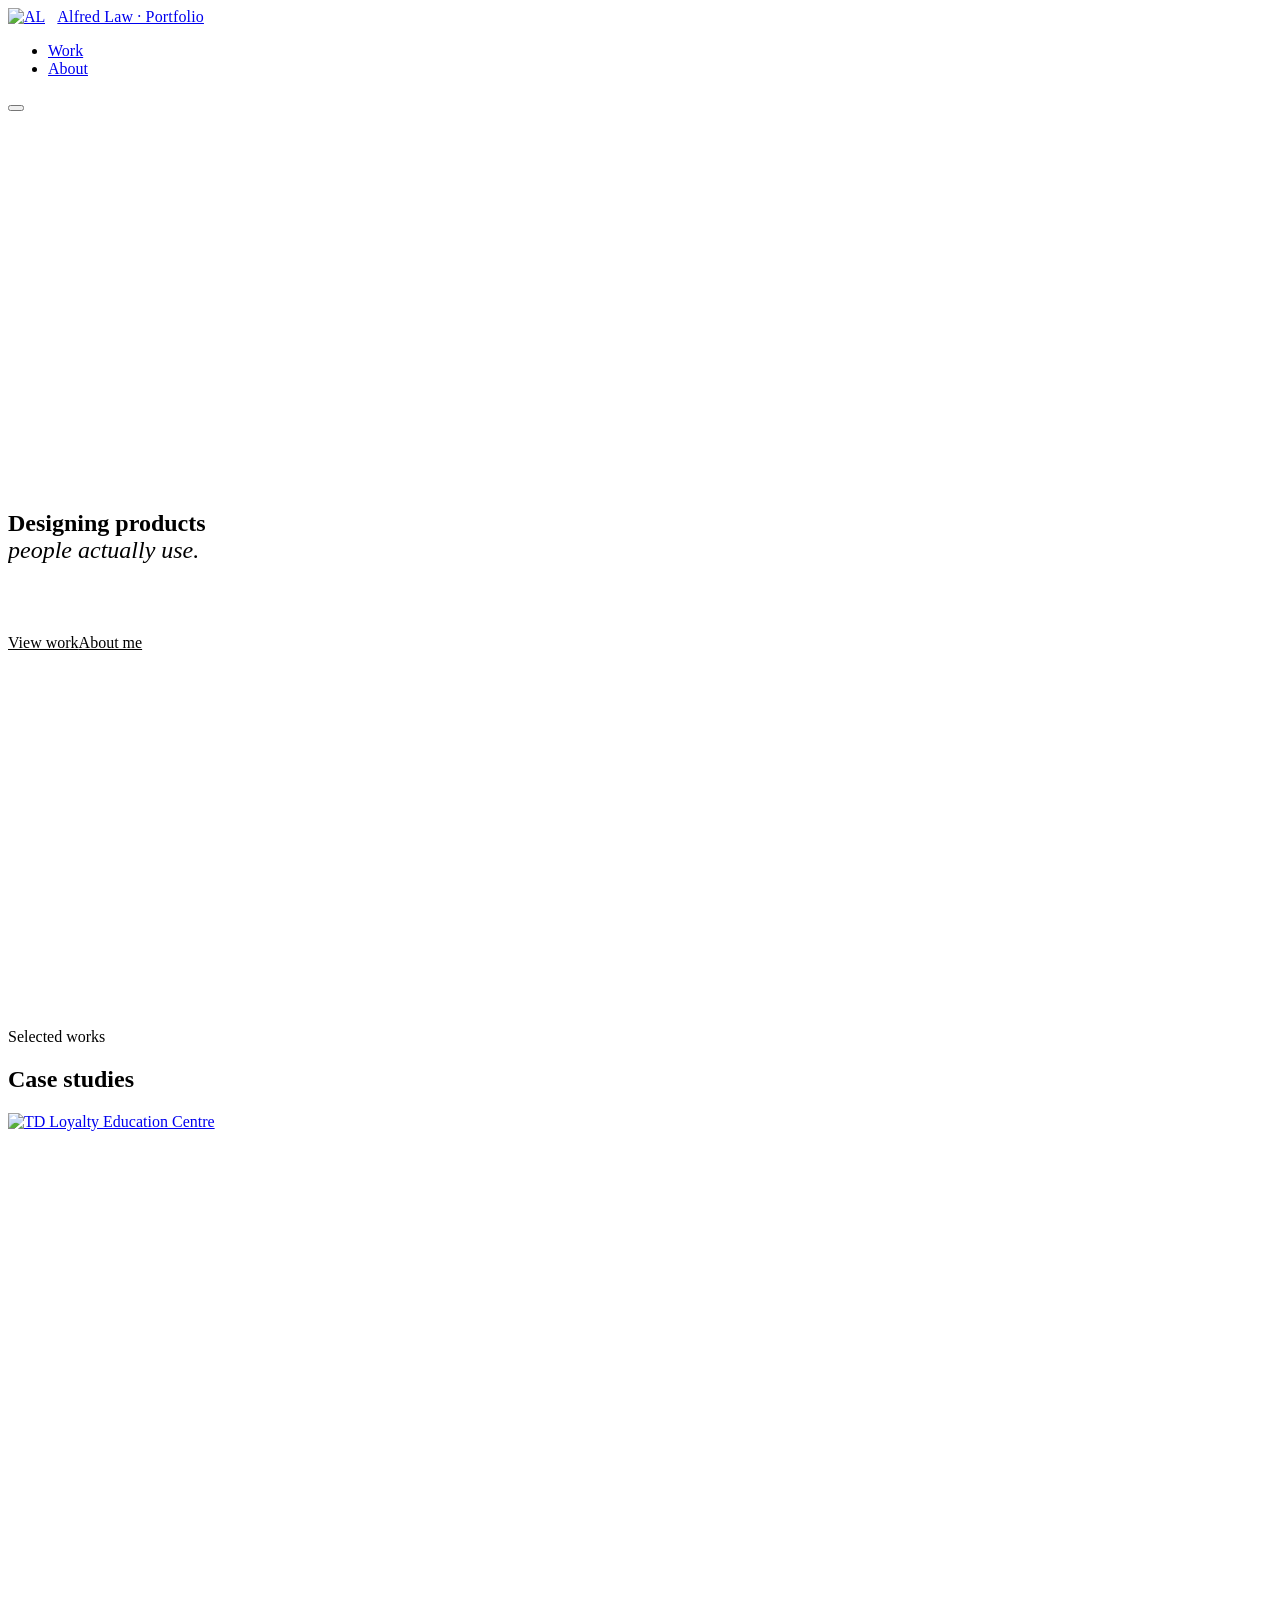
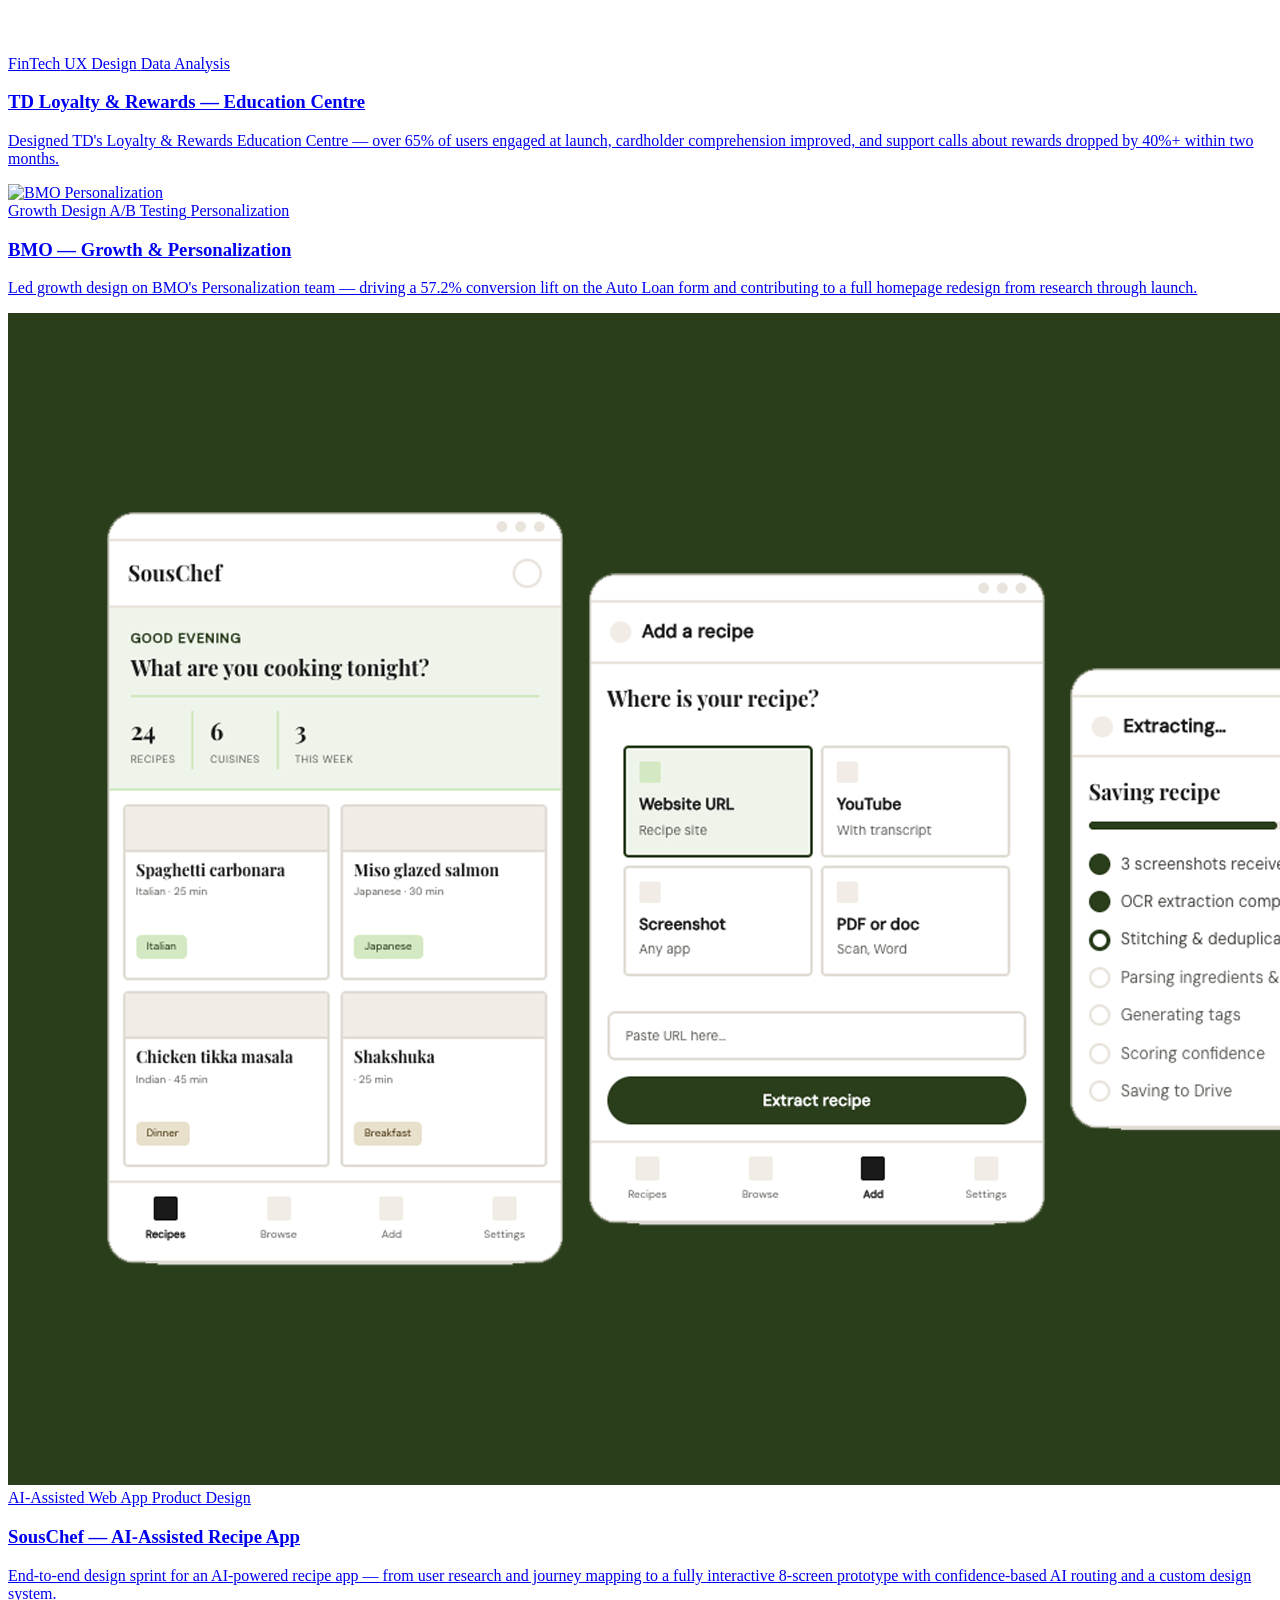
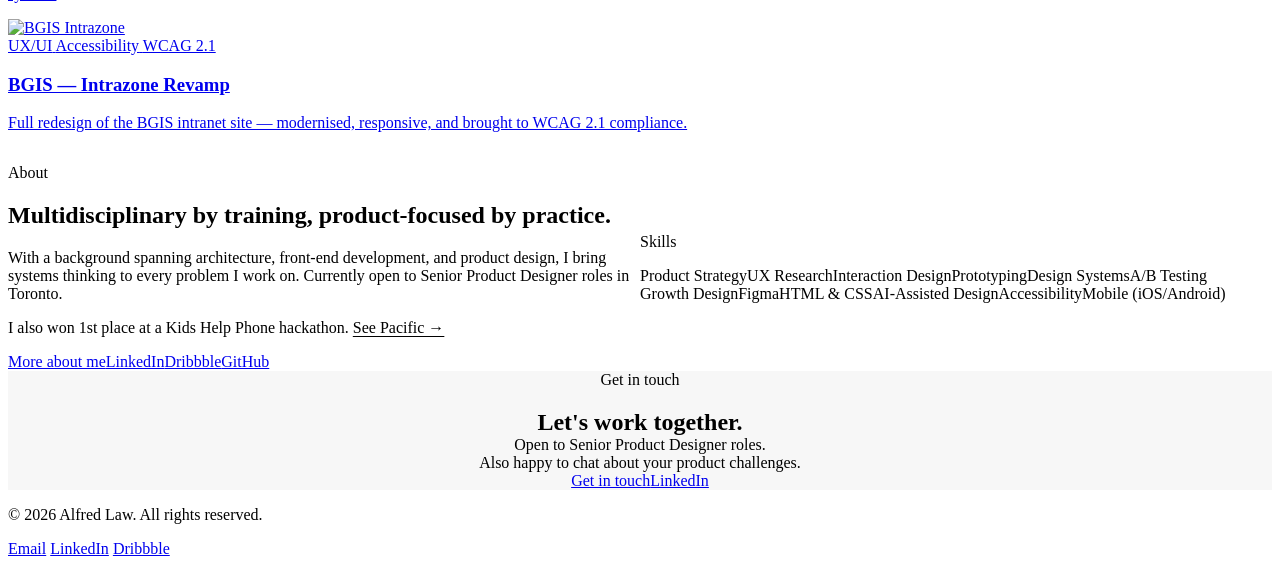
==== index.html @ da22421a "Update SousChef case study to reflect shipped product - Reframe from 'portfolio case study' to 'spri" ====
<!DOCTYPE html>
<html lang="en">
<head>
  <meta charset="UTF-8" />
  <meta name="viewport" content="width=device-width, initial-scale=1.0" />
  <link rel="icon" type="image/webp" href="assets/images/AL.webp" />
  <title>Alfred Law — Senior Product Designer</title>
  <meta name="description" content="Alfred Law is a Senior Product Designer based in Toronto, specialising in FinTech and consumer mobile products." />
  <link rel="stylesheet" href="style.css" />
  <style>
    /* ── Hero ── */
    .hero {
      position: relative;
      min-height: 100svh;
      display: flex;
      align-items: center;
      overflow: hidden;
      background: var(--color-ink);
    }

    #hero-canvas {
      position: absolute;
      inset: 0;
      width: 100%;
      height: 100%;
      pointer-events: none;
    }

    .hero__content {
      position: relative;
      z-index: 1;
      padding: var(--space-16) 0 var(--space-12);
    }

    .hero__eyebrow {
      display: flex;
      align-items: center;
      gap: var(--space-2);
      margin-bottom: var(--space-4);
    }

    .hero__eyebrow::before {
      content: '';
      display: block;
      width: 32px;
      height: 1px;
      background: rgba(255,255,255,0.3);
    }

    /* Inverted hero text & controls */
    .hero .label { color: rgba(255,255,255,0.5); font-size: var(--size-sm); letter-spacing: 0.08em; }
    .hero h1 { color: var(--color-bg); }
    .hero .hero__sub { color: rgba(255,255,255,0.65); }
    .hero .btn--primary { background: var(--color-bg); color: var(--color-ink); }
    .hero .btn--primary:hover { background: rgba(255,255,255,0.85); }
    .hero .btn--outline { border-color: rgba(255,255,255,0.35); color: var(--color-bg); }
    .hero .btn--outline:hover { background: rgba(255,255,255,0.1); color: var(--color-bg); }

    .hero__headline {
      margin-bottom: var(--space-4);
    }

    .hero__headline em {
      font-style: italic;
      font-weight: 400;
    }

    .hero__sub {
      margin-bottom: var(--space-6);
      font-size: var(--size-md);
      max-width: 52ch;
    }

    .hero__actions {
      display: flex;
      gap: var(--space-2);
      flex-wrap: wrap;
    }

    .hero__scroll {
      position: absolute;
      bottom: var(--space-6);
      left: 50%;
      transform: translateX(-50%);
      display: flex;
      flex-direction: column;
      align-items: center;
      gap: var(--space-1);
      z-index: 1;
      animation: bounce 2s ease-in-out infinite;
    }

    .hero__scroll span {
      font-size: var(--size-xs);
      letter-spacing: 0.1em;
      text-transform: uppercase;
      color: rgba(255,255,255,0.4);
    }

    .hero__scroll::after {
      content: '';
      display: block;
      width: 1px;
      height: 40px;
      background: linear-gradient(to bottom, rgba(255,255,255,0.3), transparent);
    }

    @keyframes bounce {
      0%, 100% { transform: translateX(-50%) translateY(0); }
      50%       { transform: translateX(-50%) translateY(6px); }
    }

    /* ── Works ── */
    .works { padding: var(--space-16) 0; }

    .section-header {
      display: flex;
      align-items: flex-end;
      justify-content: space-between;
      margin-bottom: var(--space-6);
    }

    @media (max-width: 640px) {
      .section-header { flex-direction: column; align-items: flex-start; gap: var(--space-2); }
    }

    /* ── About Strip ── */
    .about-strip {
      padding: var(--space-16) 0;
      border-top: 1px solid var(--color-border);
      border-bottom: 1px solid var(--color-border);
    }

    .about-strip__inner {
      display: grid;
      grid-template-columns: 1fr 1fr;
      gap: var(--space-8);
      align-items: center;
    }

    @media (max-width: 768px) {
      .about-strip__inner { grid-template-columns: 1fr; }
    }

    .skills-list {
      display: flex;
      flex-wrap: wrap;
      gap: var(--space-1);
      margin-top: var(--space-3);
    }

    /* ── Contact ── */
    .contact {
      padding: var(--space-16) 0;
      text-align: center;
    }

    .contact h2 { margin-bottom: var(--space-3); }
    .contact p  { margin: 0 auto var(--space-6); }
  </style>
</head>
<body>

  <!-- NAV -->
  <nav class="nav" role="navigation" aria-label="Main">
    <div class="nav__inner">
      <a href="index.html" class="nav__logo" aria-label="Alfred Law — home" style="display:flex;align-items:center;gap:12px;">
        <img src="assets/images/AL.webp" alt="AL" />
        <span style="font-size:var(--size-sm);font-weight:500;color:var(--color-ink-2);letter-spacing:0.01em;">Alfred Law · Portfolio</span>
      </a>
      <ul class="nav__links" id="nav-links" role="list">
        <li><a href="/">Work</a></li>
        <li><a href="about.html">About</a></li>
      </ul>
      <button class="nav__hamburger" aria-label="Toggle menu" aria-expanded="false" aria-controls="nav-links">
        <span></span><span></span><span></span>
      </button>
    </div>
  </nav>

  <!-- HERO -->
  <section class="hero">
    <canvas id="hero-canvas" aria-hidden="true"></canvas>
    <div class="container">
      <div class="hero__content">
        <div class="hero__eyebrow">
          <span class="label">Senior Product Designer · Toronto</span>
        </div>
        <h1 class="hero__headline fade-up">
          Designing products<br>
          <em>people actually use.</em>
        </h1>
        <p class="hero__sub fade-up">
          Hey there I'm Alfred! I work at the intersection of research, systems thinking, and craft — turning complex problems into clear, considered experiences.
        </p>
        <div class="hero__actions fade-up">
          <a href="#works" class="btn btn--primary">View work</a>
          <a href="about.html" class="btn btn--outline">About me</a>
        </div>
      </div>
    </div>
    <div class="hero__scroll" aria-hidden="true">
      <span>Scroll</span>
    </div>
  </section>

  <!-- SELECTED WORKS -->
  <section class="works" id="works">
    <div class="container">
      <div class="section-header">
        <div>
          <p class="label mb-2">Selected works</p>
          <h2>Case studies</h2>
        </div>
      </div>

      <div class="work-grid" data-stagger>

        <!-- SousChef — FEATURED -->
        <!-- TD -->
        <a href="work/td-ec.html" class="work-card fade-up" style="grid-column: 1 / -1;">
          <div class="work-card__thumb" style="aspect-ratio: 21/9;">
            <img src="assets/images/td-cover.png" alt="TD Loyalty Education Centre" loading="lazy" />
          </div>
          <div class="work-card__body">
            <div class="work-card__tags">
              <span class="tag">FinTech</span>
              <span class="tag">UX Design</span>
              <span class="tag">Data Analysis</span>
            </div>
            <h3 class="work-card__title">TD Loyalty & Rewards — Education Centre</h3>
            <p class="work-card__desc">Designed TD's Loyalty & Rewards Education Centre — over 65% of users engaged at launch, cardholder comprehension improved, and support calls about rewards dropped by 40%+ within two months.</p>
          </div>
        </a>

        <!-- BMO -->
        <a href="work/bmo.html" class="work-card fade-up">
          <div class="work-card__thumb">
            <img src="assets/images/bmo-cover.png" alt="BMO Personalization" loading="lazy" />
          </div>
          <div class="work-card__body">
            <div class="work-card__tags">
              <span class="tag">Growth Design</span>
              <span class="tag">A/B Testing</span>
              <span class="tag">Personalization</span>
            </div>
            <h3 class="work-card__title">BMO — Growth & Personalization</h3>
            <p class="work-card__desc">Led growth design on BMO's Personalization team — driving a 57.2% conversion lift on the Auto Loan form and contributing to a full homepage redesign from research through launch.</p>
          </div>
        </a>

        <!-- SousChef -->
        <a href="work/souschef.html" class="work-card fade-up">
          <div class="work-card__thumb">
            <img src="assets/images/souschef-cover.png" alt="SousChef app screens" loading="lazy" />
          </div>
          <div class="work-card__body">
            <div class="work-card__tags">
              <span class="tag">AI-Assisted</span>
              <span class="tag">Web App</span>
              <span class="tag">Product Design</span>
            </div>
            <h3 class="work-card__title">SousChef — AI-Assisted Recipe App</h3>
            <p class="work-card__desc">End-to-end design sprint for an AI-powered recipe app — from user research and journey mapping to a fully interactive 8-screen prototype with confidence-based AI routing and a custom design system.</p>
          </div>
        </a>

        <!-- BGIS -->
        <a href="work/bgis.html" class="work-card fade-up">
          <div class="work-card__thumb">
            <img src="assets/images/bgis-cover.png" alt="BGIS Intrazone" loading="lazy" />
          </div>
          <div class="work-card__body">
            <div class="work-card__tags">
              <span class="tag">UX/UI</span>
              <span class="tag">Accessibility</span>
              <span class="tag">WCAG 2.1</span>
            </div>
            <h3 class="work-card__title">BGIS — Intrazone Revamp</h3>
            <p class="work-card__desc">Full redesign of the BGIS intranet site — modernised, responsive, and brought to WCAG 2.1 compliance.</p>
          </div>
        </a>

        <!-- LetsEat (hidden) -->


      </div>
    </div>
  </section>

  <!-- ABOUT STRIP -->
  <section class="about-strip">
    <div class="container">
      <div class="about-strip__inner">
        <div class="fade-up">
          <p class="label mb-2">About</p>
          <h2 class="mb-4">Multidisciplinary by training, product-focused by practice.</h2>
          <p>With a background spanning architecture, front-end development, and product design, I bring systems thinking to every problem I work on. Currently open to Senior Product Designer roles in Toronto.</p>
          <p style="margin-top: var(--space-3); color: var(--color-ink-2);">I also won 1st place at a Kids Help Phone hackathon. <a href="work/pacific.html" style="color: var(--color-ink); text-decoration: underline; text-underline-offset: 3px;">See Pacific →</a></p>
          <div class="hero__actions" style="margin-top: var(--space-4);">
            <a href="about.html" class="btn btn--primary">More about me</a>
            <a href="https://www.linkedin.com/in/alfredlaw/" target="_blank" rel="noopener noreferrer" class="btn btn--link">LinkedIn</a>
            <a href="https://dribbble.com/iamalfred" target="_blank" rel="noopener noreferrer" class="btn btn--link">Dribbble</a>
            <a href="https://github.com/alfred529" target="_blank" rel="noopener noreferrer" class="btn btn--link">GitHub</a>
          </div>
        </div>
        <div class="fade-up">
          <p class="label mb-2">Skills</p>
          <div class="skills-list">
            <span class="tag">Product Strategy</span>
            <span class="tag">UX Research</span>
            <span class="tag">Interaction Design</span>
            <span class="tag">Prototyping</span>
            <span class="tag">Design Systems</span>
            <span class="tag">A/B Testing</span>
            <span class="tag">Growth Design</span>
            <span class="tag">Figma</span>
            <span class="tag">HTML & CSS</span>
            <span class="tag">AI-Assisted Design</span>
            <span class="tag">Accessibility</span>
            <span class="tag">Mobile (iOS/Android)</span>
          </div>
        </div>
      </div>
    </div>
  </section>

  <!-- CONTACT -->
  <section class="contact" style="background:#f7f7f7;">
    <div class="container">
      <p class="label mb-2">Get in touch</p>
      <h2 class="mb-4 fade-up">Let's work together.</h2>
      <p class="fade-up">Open to Senior Product Designer roles.<br>Also happy to chat about your product challenges.</p>
      <div class="hero__actions" style="justify-content: center;" class="fade-up">
        <a href="mailto:alfred.lawsn@gmail.com" class="btn btn--primary">Get in touch</a>
        <a href="https://www.linkedin.com/in/alfredlaw/" target="_blank" rel="noopener" class="btn btn--outline">LinkedIn</a>
      </div>
    </div>
  </section>

  <!-- FOOTER -->
  <footer class="footer">
    <div class="container">
      <div class="footer__inner">
        <p class="footer__copy">© 2026 Alfred Law. All rights reserved.</p>
        <div class="footer__links">
          <a href="mailto:alfred.lawsn@gmail.com">Email</a>
          <a href="https://www.linkedin.com/in/alfredlaw/" target="_blank" rel="noopener">LinkedIn</a>
          <a href="https://dribbble.com/iamalfred" target="_blank" rel="noopener">Dribbble</a>
        </div>
      </div>
    </div>
  </footer>

  <script src="script.js"></script>
  <script>
    // ── Hero Canvas Animation ──────────────────
    (() => {
      const canvas = document.getElementById('hero-canvas');
      const ctx    = canvas.getContext('2d');
      let W, H, particles;
      let mouse = { x: -9999, y: -9999 };

      const COUNT       = 80;
      const MAX_DIST    = 120;
      const MOUSE_DIST  = 160;

      function resize() {
        W = canvas.width  = canvas.offsetWidth;
        H = canvas.height = canvas.offsetHeight;
        init();
      }

      function init() {
        particles = Array.from({ length: COUNT }, () => ({
          x:  Math.random() * W,
          y:  Math.random() * H,
          vx: (Math.random() - 0.5) * 0.3,
          vy: (Math.random() - 0.5) * 0.3,
          r:  Math.random() * 1.5 + 0.5,
        }));
      }

      function draw() {
        ctx.clearRect(0, 0, W, H);

        // Move
        particles.forEach(p => {
          p.x += p.vx;
          p.y += p.vy;
          if (p.x < 0 || p.x > W) p.vx *= -1;
          if (p.y < 0 || p.y > H) p.vy *= -1;
        });

        // Lines
        for (let i = 0; i < particles.length; i++) {
          for (let j = i + 1; j < particles.length; j++) {
            const dx   = particles[i].x - particles[j].x;
            const dy   = particles[i].y - particles[j].y;
            const dist = Math.sqrt(dx * dx + dy * dy);
            if (dist < MAX_DIST) {
              ctx.beginPath();
              ctx.moveTo(particles[i].x, particles[i].y);
              ctx.lineTo(particles[j].x, particles[j].y);
              ctx.strokeStyle = `rgba(255,255,255,${0.12 * (1 - dist / MAX_DIST)})`;
              ctx.lineWidth   = 0.6;
              ctx.stroke();
            }
          }

          // Mouse repel
          const mdx  = particles[i].x - mouse.x;
          const mdy  = particles[i].y - mouse.y;
          const mdist = Math.sqrt(mdx * mdx + mdy * mdy);
          if (mdist < MOUSE_DIST) {
            const force = (MOUSE_DIST - mdist) / MOUSE_DIST * 0.6;
            particles[i].vx += (mdx / mdist) * force;
            particles[i].vy += (mdy / mdist) * force;
            // Dampen
            particles[i].vx *= 0.95;
            particles[i].vy *= 0.95;
          }
        }

        // Dots
        particles.forEach(p => {
          ctx.beginPath();
          ctx.arc(p.x, p.y, p.r, 0, Math.PI * 2);
          ctx.fillStyle = 'rgba(255,255,255,0.3)';
          ctx.fill();
        });

        requestAnimationFrame(draw);
      }

      window.addEventListener('resize', resize);
      document.addEventListener('mousemove', e => {
        const rect = canvas.getBoundingClientRect();
        mouse.x = e.clientX - rect.left;
        mouse.y = e.clientY - rect.top;
      });

      // Respect reduced motion
      if (!window.matchMedia('(prefers-reduced-motion: reduce)').matches) {
        resize();
        draw();
      }
    })();
  </script>
</body>
</html>
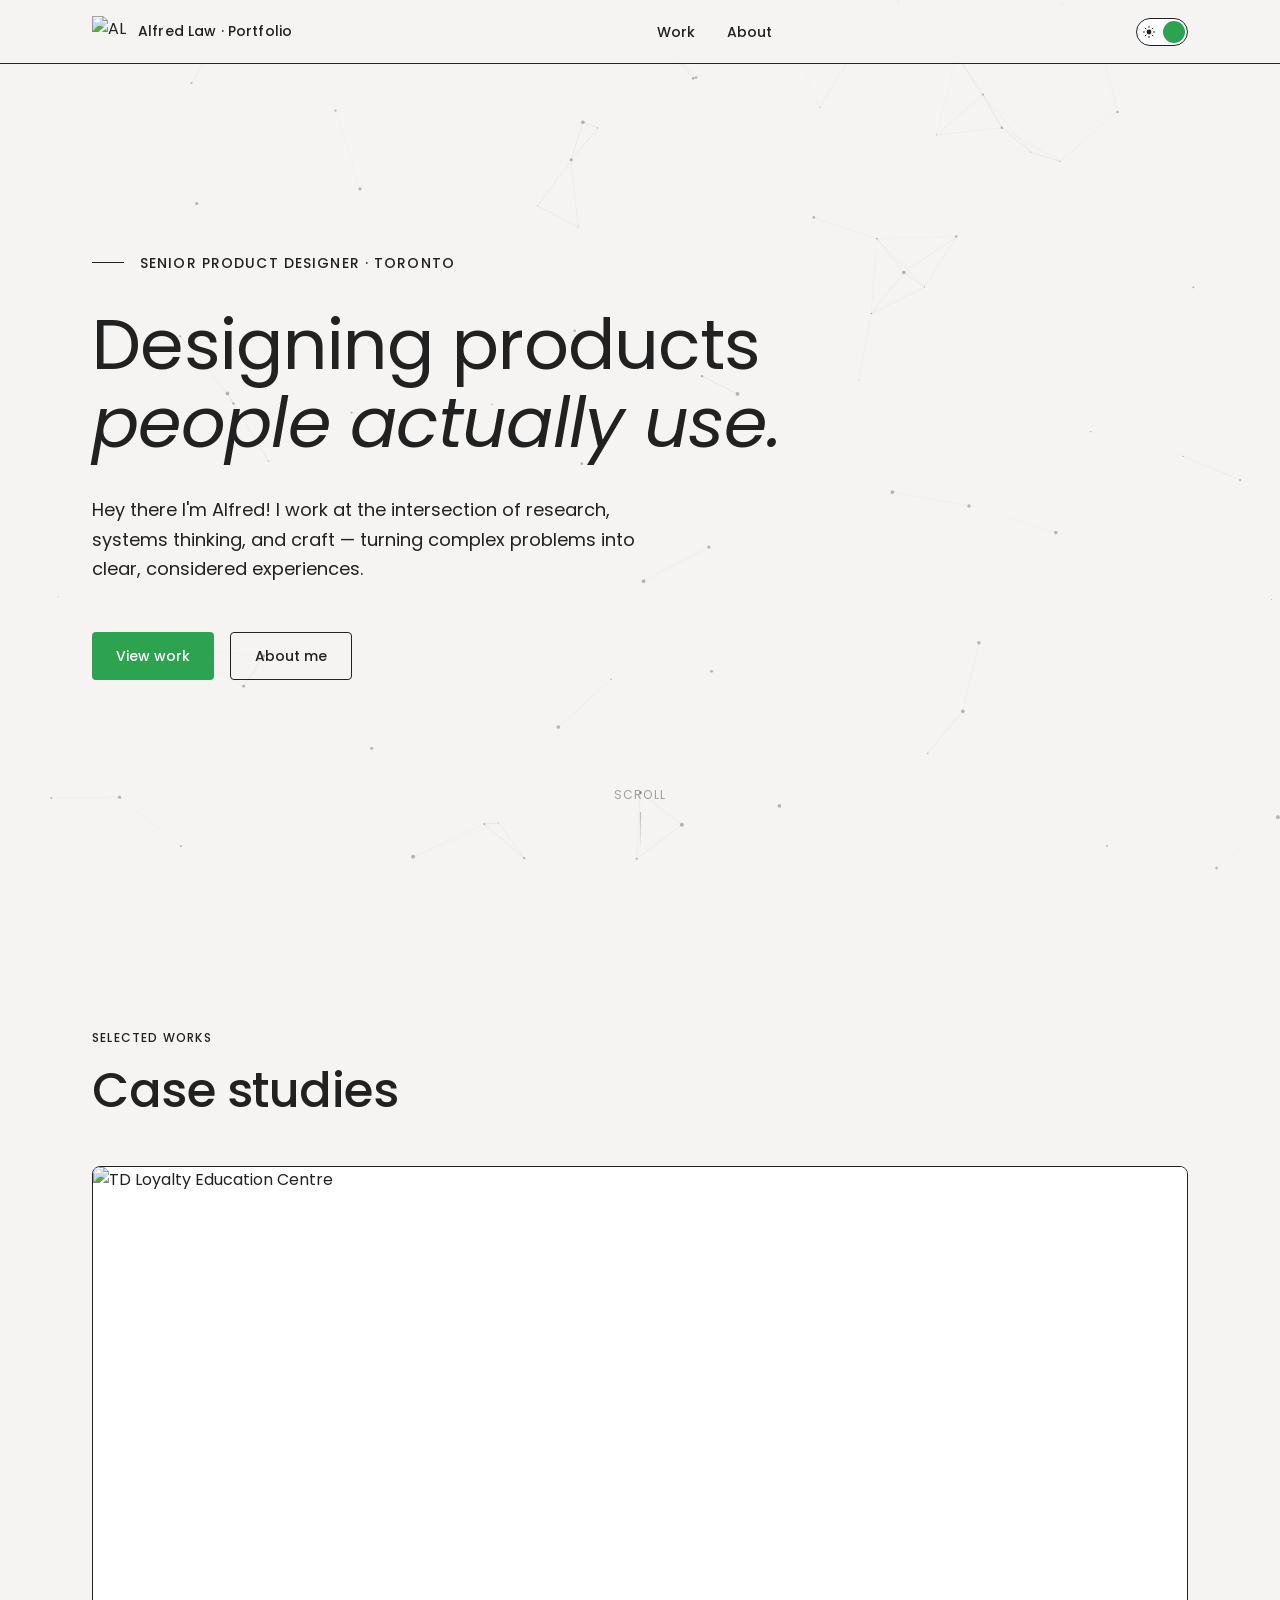
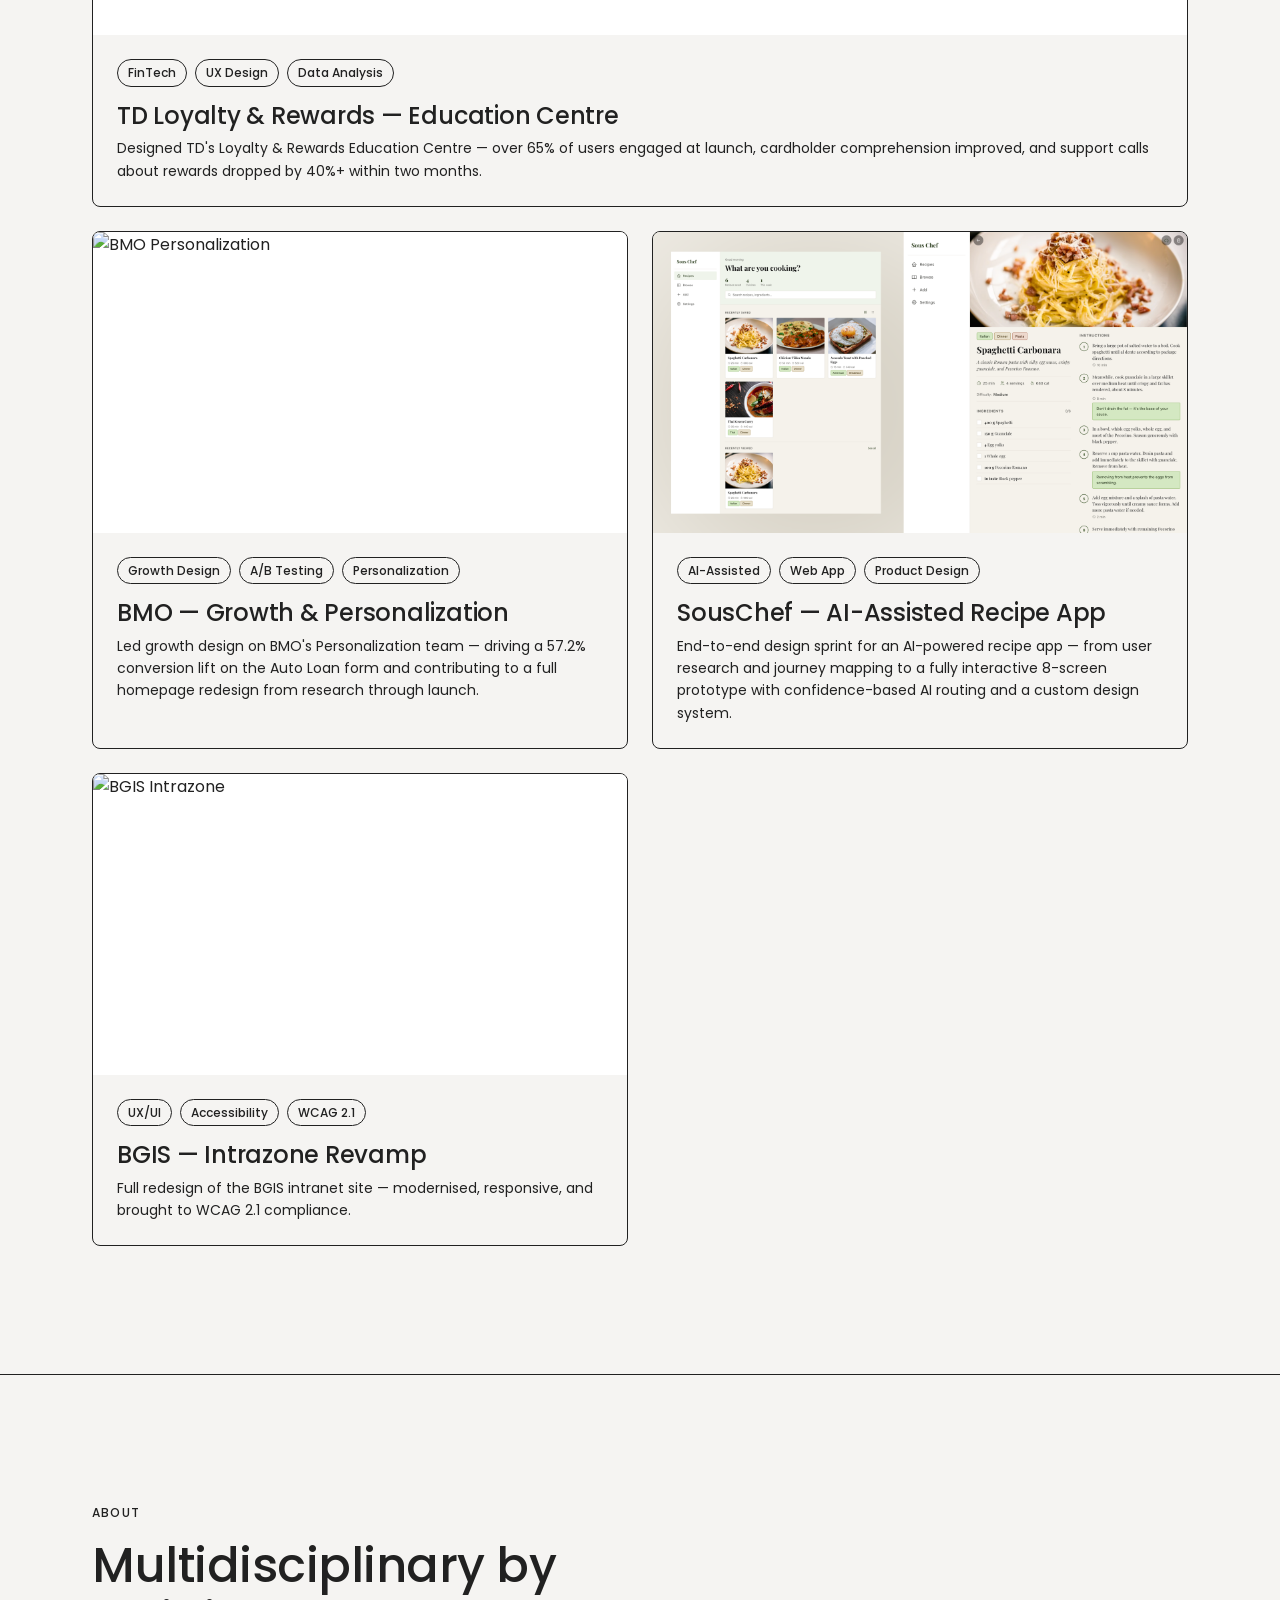
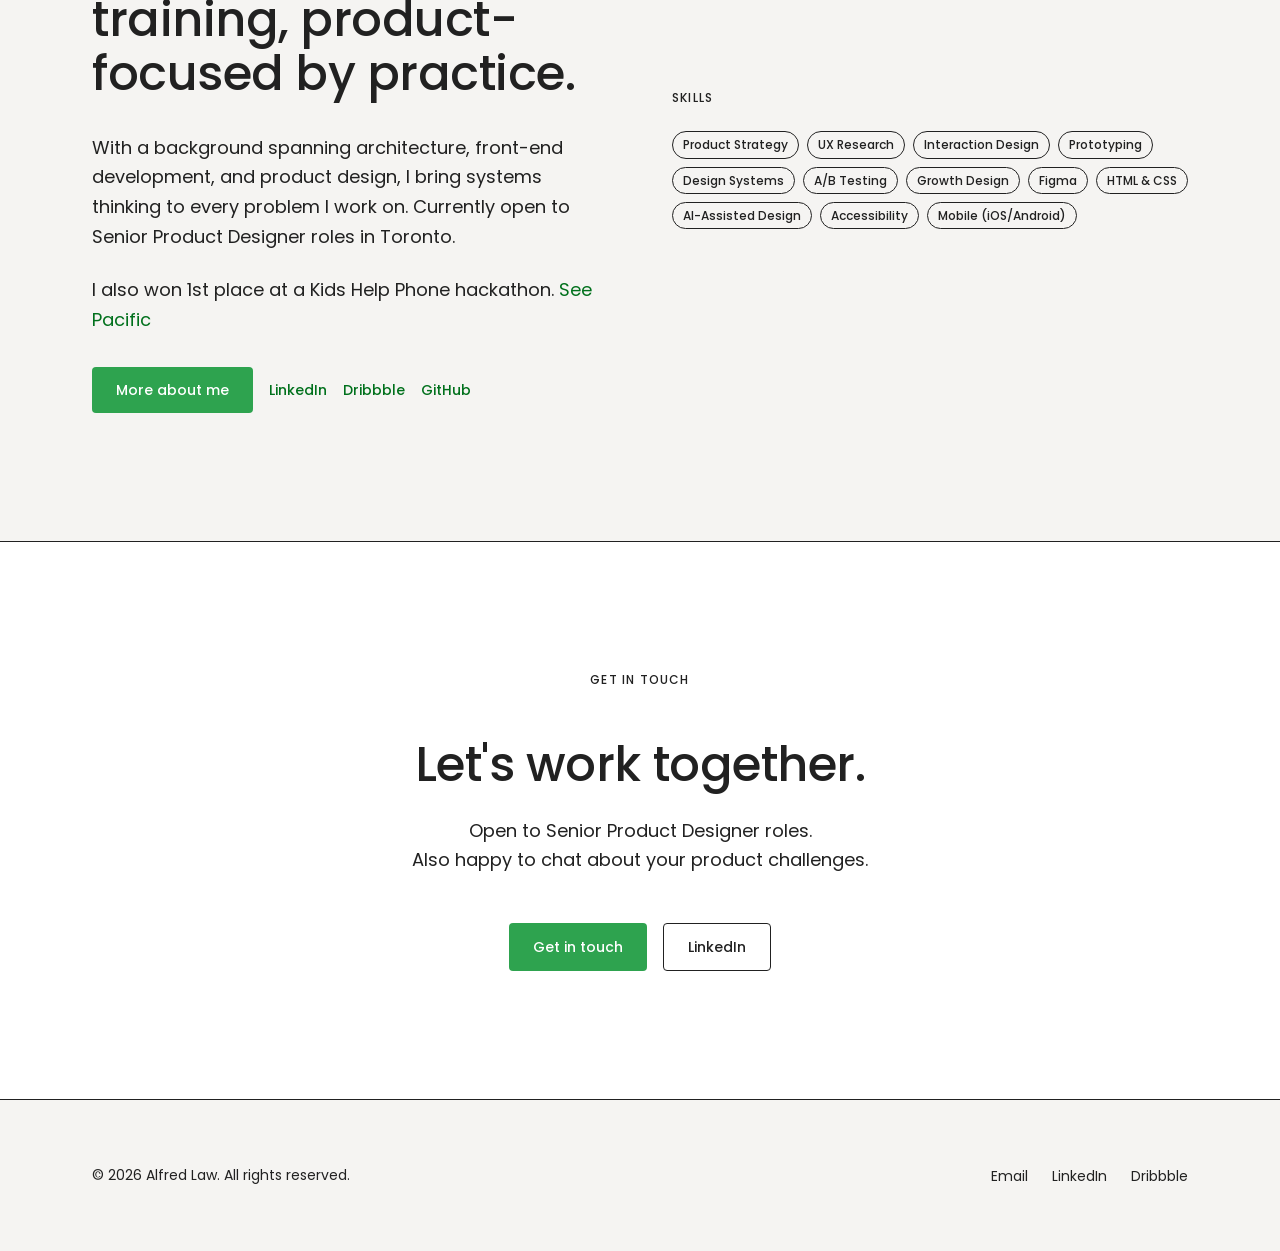
==== commit 9728191b: "Add light/dark theme system with toggle inspired by foolproof.co.uk Restyles the site to a dark them" ====
--- a/index.html
+++ b/index.html
@@ -3,9 +3,17 @@
 <head>
   <meta charset="UTF-8" />
   <meta name="viewport" content="width=device-width, initial-scale=1.0" />
-  <link rel="icon" type="image/webp" href="assets/images/AL.webp" />
+  <link rel="icon" type="image/webp" href="assets/images/AL.webp" media="(prefers-color-scheme: light)" />
+  <link rel="icon" type="image/webp" href="assets/images/AL-white.webp" media="(prefers-color-scheme: dark)" />
   <title>Alfred Law — Senior Product Designer</title>
   <meta name="description" content="Alfred Law is a Senior Product Designer based in Toronto, specialising in FinTech and consumer mobile products." />
+  <script>
+    (function () {
+      var stored = localStorage.getItem('theme');
+      var theme = stored || (window.matchMedia('(prefers-color-scheme: light)').matches ? 'light' : 'dark');
+      document.documentElement.setAttribute('data-theme', theme);
+    })();
+  </script>
   <link rel="stylesheet" href="style.css" />
   <style>
     /* ── Hero ── */
@@ -15,7 +23,7 @@
       display: flex;
       align-items: center;
       overflow: hidden;
-      background: var(--color-ink);
+      background: var(--color-bg);
     }
 
     #hero-canvas {
@@ -44,17 +52,12 @@
       display: block;
       width: 32px;
       height: 1px;
-      background: rgba(255,255,255,0.3);
-    }
-
-    /* Inverted hero text & controls */
-    .hero .label { color: rgba(255,255,255,0.5); font-size: var(--size-sm); letter-spacing: 0.08em; }
-    .hero h1 { color: var(--color-bg); }
-    .hero .hero__sub { color: rgba(255,255,255,0.65); }
-    .hero .btn--primary { background: var(--color-bg); color: var(--color-ink); }
-    .hero .btn--primary:hover { background: rgba(255,255,255,0.85); }
-    .hero .btn--outline { border-color: rgba(255,255,255,0.35); color: var(--color-bg); }
-    .hero .btn--outline:hover { background: rgba(255,255,255,0.1); color: var(--color-bg); }
+      background: var(--color-ink);
+    }
+
+    .hero .label { color: var(--color-ink-3); font-size: var(--size-sm); letter-spacing: 0.08em; }
+    .hero h1 { color: var(--color-ink); }
+    .hero .hero__sub { color: var(--color-ink-2); }
 
     .hero__headline {
       margin-bottom: var(--space-4);
@@ -94,7 +97,7 @@
       font-size: var(--size-xs);
       letter-spacing: 0.1em;
       text-transform: uppercase;
-      color: rgba(255,255,255,0.4);
+      color: color-mix(in srgb, var(--color-ink) 40%, transparent);
     }
 
     .hero__scroll::after {
@@ -102,7 +105,7 @@
       display: block;
       width: 1px;
       height: 40px;
-      background: linear-gradient(to bottom, rgba(255,255,255,0.3), transparent);
+      background: linear-gradient(to bottom, color-mix(in srgb, var(--color-ink) 30%, transparent), transparent);
     }
 
     @keyframes bounce {
@@ -165,13 +168,33 @@
   <nav class="nav" role="navigation" aria-label="Main">
     <div class="nav__inner">
       <a href="index.html" class="nav__logo" aria-label="Alfred Law — home" style="display:flex;align-items:center;gap:12px;">
-        <img src="assets/images/AL.webp" alt="AL" />
+        <img class="nav__logo-img nav__logo-img--dark" src="assets/images/AL-white.webp" alt="AL" />
+        <img class="nav__logo-img nav__logo-img--light" src="assets/images/AL.webp" alt="AL" />
         <span style="font-size:var(--size-sm);font-weight:500;color:var(--color-ink-2);letter-spacing:0.01em;">Alfred Law · Portfolio</span>
       </a>
       <ul class="nav__links" id="nav-links" role="list">
         <li><a href="/">Work</a></li>
         <li><a href="about.html">About</a></li>
       </ul>
+      <button class="theme-toggle" id="theme-toggle" type="button" aria-label="Toggle light and dark theme">
+        <svg class="theme-toggle__icon theme-toggle__icon--sun" width="12" height="12" viewBox="0 0 20 20" fill="none" aria-hidden="true">
+          <circle cx="10" cy="10" r="4" fill="currentColor"/>
+          <g stroke="currentColor" stroke-width="1.6" stroke-linecap="round">
+            <line x1="10" y1="0.5" x2="10" y2="2.5"/>
+            <line x1="10" y1="17.5" x2="10" y2="19.5"/>
+            <line x1="0.5" y1="10" x2="2.5" y2="10"/>
+            <line x1="17.5" y1="10" x2="19.5" y2="10"/>
+            <line x1="3.5" y1="3.5" x2="4.9" y2="4.9"/>
+            <line x1="15.1" y1="15.1" x2="16.5" y2="16.5"/>
+            <line x1="3.5" y1="16.5" x2="4.9" y2="15.1"/>
+            <line x1="15.1" y1="4.9" x2="16.5" y2="3.5"/>
+          </g>
+        </svg>
+        <svg class="theme-toggle__icon theme-toggle__icon--moon" width="11" height="11" viewBox="0 0 20 20" fill="none" aria-hidden="true">
+          <path d="M17.5 12.5A7.8 7.8 0 1 1 7.5 2.5a6.2 6.2 0 0 0 10 10z" fill="currentColor"/>
+        </svg>
+        <span class="theme-toggle__thumb"></span>
+      </button>
       <button class="nav__hamburger" aria-label="Toggle menu" aria-expanded="false" aria-controls="nav-links">
         <span></span><span></span><span></span>
       </button>
@@ -296,7 +319,7 @@
           <p class="label mb-2">About</p>
           <h2 class="mb-4">Multidisciplinary by training, product-focused by practice.</h2>
           <p>With a background spanning architecture, front-end development, and product design, I bring systems thinking to every problem I work on. Currently open to Senior Product Designer roles in Toronto.</p>
-          <p style="margin-top: var(--space-3); color: var(--color-ink-2);">I also won 1st place at a Kids Help Phone hackathon. <a href="work/pacific.html" style="color: var(--color-ink); text-decoration: underline; text-underline-offset: 3px;">See Pacific →</a></p>
+          <p style="margin-top: var(--space-3); color: var(--color-ink-2);">I also won 1st place at a Kids Help Phone hackathon. <a href="work/pacific.html" class="arrow-link">See Pacific</a></p>
           <div class="hero__actions" style="margin-top: var(--space-4);">
             <a href="about.html" class="btn btn--primary">More about me</a>
             <a href="https://www.linkedin.com/in/alfredlaw/" target="_blank" rel="noopener noreferrer" class="btn btn--link">LinkedIn</a>
@@ -326,7 +349,7 @@
   </section>
 
   <!-- CONTACT -->
-  <section class="contact" style="background:#f7f7f7;">
+  <section class="contact" style="background:var(--color-surface);">
     <div class="container">
       <p class="label mb-2">Get in touch</p>
       <h2 class="mb-4 fade-up">Let's work together.</h2>
@@ -364,6 +387,17 @@
       const COUNT       = 80;
       const MAX_DIST    = 120;
       const MOUSE_DIST  = 160;
+
+      function getInkRGB() {
+        const hex = getComputedStyle(document.documentElement).getPropertyValue('--color-ink').trim().replace('#', '');
+        const r = parseInt(hex.substring(0, 2), 16);
+        const g = parseInt(hex.substring(2, 4), 16);
+        const b = parseInt(hex.substring(4, 6), 16);
+        return `${r},${g},${b}`;
+      }
+
+      let inkRGB = getInkRGB();
+      window.addEventListener('themechange', () => { inkRGB = getInkRGB(); });
 
       function resize() {
         W = canvas.width  = canvas.offsetWidth;
@@ -402,7 +436,7 @@
               ctx.beginPath();
               ctx.moveTo(particles[i].x, particles[i].y);
               ctx.lineTo(particles[j].x, particles[j].y);
-              ctx.strokeStyle = `rgba(255,255,255,${0.12 * (1 - dist / MAX_DIST)})`;
+              ctx.strokeStyle = `rgba(${inkRGB},${0.12 * (1 - dist / MAX_DIST)})`;
               ctx.lineWidth   = 0.6;
               ctx.stroke();
             }
@@ -426,7 +460,7 @@
         particles.forEach(p => {
           ctx.beginPath();
           ctx.arc(p.x, p.y, p.r, 0, Math.PI * 2);
-          ctx.fillStyle = 'rgba(255,255,255,0.3)';
+          ctx.fillStyle = `rgba(${inkRGB},0.3)`;
           ctx.fill();
         });
 
--- a/style.css
+++ b/style.css
@@ -0,0 +1,575 @@
+/* ============================================
+   ALFRED LAW — DESIGN SYSTEM
+   Dark / Light, Poppins, Green Arrow Links
+   ============================================ */
+
+@import url('https://fonts.googleapis.com/css2?family=Poppins:ital,wght@0,300;0,400;0,500;0,600;0,700;1,400&display=swap');
+
+/* ── Theme tokens ── */
+:root, [data-theme="dark"] {
+  --color-bg:           #212121;
+  --color-surface:      #2B2B2B;
+  --color-ink:          #FFFFFF;
+  --color-ink-2:        #FFFFFF;
+  --color-ink-3:        #FFFFFF;
+  --color-border:       #FFFFFF;
+  --color-accent:       #2FA751;
+  --color-accent-bright:#40C967;
+  --color-accent-light: #68D487;
+  --color-bg-translucent: rgba(33,33,33,0.85);
+}
+
+[data-theme="light"] {
+  --color-bg:           #F5F4F2;
+  --color-surface:      #FFFFFF;
+  --color-ink:          #212121;
+  --color-ink-2:        #212121;
+  --color-ink-3:        #212121;
+  --color-border:       #212121;
+  --color-accent:       #2EA34F;
+  --color-accent-bright:#158936;
+  --color-accent-light: #00701C;
+  --color-bg-translucent: rgba(245,244,242,0.85);
+}
+
+/* ── Derived tokens (auto-adapt to whichever theme is active) ── */
+:root {
+  --color-mint:           color-mix(in srgb, var(--color-accent) 14%, transparent);
+  --color-outline-border: var(--color-ink);
+  --color-outline-hover:  color-mix(in srgb, var(--color-ink) 8%, transparent);
+
+  --font-display:       'Poppins', system-ui, sans-serif;
+  --font-body:          'Poppins', system-ui, sans-serif;
+
+  --size-xs:  0.75rem;   /* 12px */
+  --size-sm:  0.875rem;  /* 14px */
+  --size-base:1rem;      /* 16px */
+  --size-md:  1.125rem;  /* 18px */
+  --size-lg:  1.5rem;    /* 24px */
+  --size-xl:  2rem;      /* 32px */
+  --size-2xl: 3rem;      /* 48px */
+  --size-3xl: 4.375rem;  /* 70px */
+
+  --space-1:  0.5rem;
+  --space-2:  1rem;
+  --space-3:  1.5rem;
+  --space-4:  2rem;
+  --space-6:  3rem;
+  --space-8:  4rem;
+  --space-12: 6rem;
+  --space-16: 8rem;
+
+  --radius-sm: 4px;
+  --radius-md: 8px;
+
+  --transition: 200ms ease;
+  --max-width: 1160px;
+}
+
+/* ── Reset ── */
+*, *::before, *::after { box-sizing: border-box; margin: 0; padding: 0; }
+
+html { scroll-behavior: smooth; font-size: 16px; }
+
+body {
+  font-family: var(--font-body);
+  background: var(--color-bg);
+  color: var(--color-ink);
+  line-height: 1.6;
+  -webkit-font-smoothing: antialiased;
+  transition: background var(--transition), color var(--transition);
+}
+
+img { display: block; max-width: 100%; }
+a { color: inherit; text-decoration: none; }
+ul { list-style: none; }
+
+/* ── Typography ── */
+h1, h2, h3 {
+  font-family: var(--font-display);
+  line-height: 1.12;
+  letter-spacing: -0.01em;
+  font-weight: 400;
+}
+
+h1 { font-size: clamp(2.5rem, 6vw, var(--size-3xl)); font-weight: 400; }
+h2 { font-size: clamp(1.75rem, 4vw, var(--size-2xl)); font-weight: 500; }
+h3 { font-size: clamp(1.25rem, 2.5vw, var(--size-xl)); font-weight: 500; }
+
+p {
+  font-size: var(--size-md);
+  color: var(--color-ink-2);
+  line-height: 1.65;
+  max-width: 65ch;
+}
+
+.label {
+  font-family: var(--font-body);
+  font-size: var(--size-xs);
+  font-weight: 500;
+  letter-spacing: 0.1em;
+  text-transform: uppercase;
+  color: var(--color-ink-3);
+}
+
+/* ── Underline links (green, à la Foolproof) ── */
+.arrow-link {
+  color: var(--color-accent-light);
+  text-decoration: none;
+  text-underline-offset: 3px;
+  transition: color var(--transition);
+}
+
+.arrow-link:hover {
+  color: var(--color-accent-bright);
+  text-decoration: underline;
+}
+
+/* ── Layout ── */
+.container {
+  width: 100%;
+  max-width: var(--max-width);
+  margin: 0 auto;
+  padding: 0 var(--space-4);
+}
+
+@media (max-width: 768px) {
+  .container { padding: 0 var(--space-2); }
+}
+
+/* ── Nav ── */
+.nav {
+  position: fixed;
+  top: 0; left: 0; right: 0;
+  z-index: 100;
+  background: var(--color-bg-translucent);
+  backdrop-filter: blur(12px);
+  border-bottom: 1px solid var(--color-border);
+  height: 64px;
+  display: flex;
+  align-items: center;
+}
+
+.nav__inner {
+  display: flex;
+  align-items: center;
+  justify-content: space-between;
+  width: 100%;
+  max-width: var(--max-width);
+  margin: 0 auto;
+  padding: 0 var(--space-4);
+}
+
+.nav__logo img {
+  height: 32px;
+  width: auto;
+}
+
+.nav__logo-img--light { display: none; }
+[data-theme="light"] .nav__logo-img--dark { display: none; }
+[data-theme="light"] .nav__logo-img--light { display: block; }
+
+.nav__links {
+  display: flex;
+  align-items: center;
+  gap: var(--space-4);
+}
+
+.nav__links a {
+  font-size: var(--size-sm);
+  font-weight: 500;
+  color: var(--color-ink-2);
+  transition: color var(--transition);
+}
+
+.nav__links a:hover { color: var(--color-accent-light); }
+
+.nav__links a.active {
+  color: var(--color-ink);
+  border-bottom: 1px solid var(--color-accent);
+  padding-bottom: 2px;
+}
+
+.nav__cta {
+  font-size: var(--size-sm);
+  font-weight: 500;
+  padding: var(--space-1) var(--space-3);
+  border: 1px solid var(--color-ink);
+  border-radius: var(--radius-sm);
+  transition: background var(--transition), color var(--transition), border-color var(--transition);
+}
+
+.nav__cta:hover {
+  background: var(--color-accent);
+  border-color: var(--color-accent);
+  color: var(--color-bg);
+}
+
+/* ── Theme toggle ── */
+.theme-toggle {
+  position: relative;
+  flex-shrink: 0;
+  width: 52px;
+  height: 28px;
+  padding: 0;
+  border: 1px solid var(--color-border);
+  border-radius: 999px;
+  background: var(--color-surface);
+  cursor: pointer;
+  transition: background var(--transition), border-color var(--transition);
+}
+
+.theme-toggle__icon {
+  position: absolute;
+  top: 50%;
+  transform: translateY(-50%);
+  color: var(--color-ink-3);
+  pointer-events: none;
+}
+
+.theme-toggle__icon--sun { left: 6px; }
+.theme-toggle__icon--moon { right: 6px; }
+
+.theme-toggle__thumb {
+  position: absolute;
+  top: 2px;
+  left: 2px;
+  width: 22px;
+  height: 22px;
+  border-radius: 50%;
+  background: var(--color-accent);
+  transition: transform var(--transition), background var(--transition);
+}
+
+[data-theme="light"] .theme-toggle__thumb {
+  transform: translateX(24px);
+}
+
+/* Mobile nav */
+.nav__hamburger {
+  display: none;
+  flex-direction: column;
+  gap: 5px;
+  cursor: pointer;
+  padding: var(--space-1);
+  background: var(--color-bg);
+  border: none;
+}
+
+.nav__hamburger span {
+  display: block;
+  width: 24px;
+  height: 1.5px;
+  background: var(--color-ink);
+  transition: transform var(--transition), opacity var(--transition);
+}
+
+@media (max-width: 768px) {
+  .nav__hamburger { display: flex; }
+
+  .nav__links {
+    display: none;
+    position: fixed;
+    top: 64px;
+    left: 0;
+    width: 100vw;
+    height: calc(100vh - 64px);
+    background: var(--color-bg);
+    flex-direction: column;
+    justify-content: center;
+    align-items: center;
+    gap: var(--space-4);
+    font-size: var(--size-lg);
+    z-index: 99;
+  }
+
+  .nav__links.open { display: flex; }
+  .nav__cta { display: none; }
+}
+
+/* ── Buttons ── */
+.btn {
+  display: inline-flex;
+  align-items: center;
+  gap: var(--space-1);
+  font-family: var(--font-body);
+  font-size: var(--size-sm);
+  font-weight: 500;
+  padding: 0.75rem var(--space-3);
+  border-radius: var(--radius-sm);
+  transition: all var(--transition);
+  cursor: pointer;
+  border: none;
+}
+
+.btn--primary {
+  background: var(--color-accent);
+  color: #FFFFFF;
+}
+
+.btn--primary:hover {
+  background: var(--color-accent-bright);
+}
+
+.btn--outline {
+  background: transparent;
+  color: var(--color-ink);
+  border: 1px solid var(--color-outline-border);
+}
+
+.btn--outline:hover {
+  background: var(--color-outline-hover);
+  border-color: var(--color-ink);
+  color: var(--color-ink);
+}
+
+.btn--link {
+  background: transparent;
+  color: var(--color-accent-light);
+  border: none;
+  padding-left: 0;
+  padding-right: 0;
+  text-decoration: none;
+  text-underline-offset: 3px;
+  transition: color var(--transition);
+}
+
+.btn--link:hover {
+  color: var(--color-accent-bright);
+  text-decoration: underline;
+}
+
+/* ── Work Grid ── */
+.work-grid {
+  display: grid;
+  grid-template-columns: repeat(2, 1fr);
+  gap: var(--space-3);
+}
+
+@media (max-width: 768px) {
+  .work-grid { grid-template-columns: 1fr; }
+}
+
+.work-card {
+  display: block;
+  border: 1px solid var(--color-border);
+  border-radius: var(--radius-md);
+  overflow: hidden;
+  transition: transform var(--transition), box-shadow var(--transition);
+  background: var(--color-bg);
+}
+
+.work-card:hover {
+  transform: translateY(-4px);
+  border-color: var(--color-accent);
+  box-shadow: 0 12px 40px rgba(0,0,0,0.35);
+}
+
+.work-card__thumb {
+  aspect-ratio: 16/9;
+  background: var(--color-surface);
+  overflow: hidden;
+}
+
+.work-card__thumb img {
+  width: 100%;
+  height: 100%;
+  object-fit: cover;
+  transition: transform 400ms ease;
+}
+
+.work-card:hover .work-card__thumb img {
+  transform: scale(1.03);
+}
+
+.work-card__body {
+  padding: var(--space-3);
+}
+
+.work-card__tags {
+  display: flex;
+  flex-wrap: wrap;
+  gap: var(--space-1);
+  margin-bottom: var(--space-2);
+}
+
+.tag {
+  font-size: var(--size-xs);
+  font-weight: 500;
+  padding: 3px 10px;
+  border: 1px solid var(--color-border);
+  border-radius: 100px;
+  color: var(--color-ink-2);
+}
+
+.work-card__title {
+  font-family: var(--font-display);
+  font-size: var(--size-lg);
+  font-weight: 500;
+  margin-bottom: var(--space-1);
+  display: flex;
+  align-items: center;
+  gap: 8px;
+}
+
+.work-card__title::after {
+  content: '';
+  display: inline-block;
+  width: 14px;
+  height: 14px;
+  flex-shrink: 0;
+  background-color: var(--color-accent-light);
+  -webkit-mask: url("data:image/svg+xml,%3Csvg xmlns='http://www.w3.org/2000/svg' width='20' height='20' viewBox='0 0 20 20'%3E%3Cpath d='M10 .667 8.355 2.312l6.51 6.521H.667v2.333h14.198l-6.51 6.522L10 19.333 19.333 10z'/%3E%3C/svg%3E") no-repeat center / contain;
+  mask: url("data:image/svg+xml,%3Csvg xmlns='http://www.w3.org/2000/svg' width='20' height='20' viewBox='0 0 20 20'%3E%3Cpath d='M10 .667 8.355 2.312l6.51 6.521H.667v2.333h14.198l-6.51 6.522L10 19.333 19.333 10z'/%3E%3C/svg%3E") no-repeat center / contain;
+  opacity: 0;
+  transform: translateX(-4px);
+  transition: opacity var(--transition), transform var(--transition);
+}
+
+.work-card:hover .work-card__title::after {
+  opacity: 1;
+  transform: translateX(0);
+}
+
+.work-card__desc {
+  font-size: var(--size-sm);
+  color: var(--color-ink-3);
+  line-height: 1.6;
+  max-width: none;
+}
+
+/* ── Case Study ── */
+.case-hero {
+  padding: calc(64px + var(--space-12)) 0 var(--space-8);
+  border-bottom: 1px solid var(--color-border);
+}
+
+.case-meta {
+  display: grid;
+  grid-template-columns: repeat(auto-fit, minmax(120px, 1fr));
+  gap: var(--space-3);
+  padding: var(--space-6) 0;
+  border-top: 1px solid var(--color-border);
+  border-bottom: 1px solid var(--color-border);
+  margin: var(--space-6) 0;
+}
+
+.case-meta__item {}
+.case-meta__label {
+  font-size: var(--size-xs);
+  text-transform: uppercase;
+  letter-spacing: 0.1em;
+  color: var(--color-ink-3);
+  margin-bottom: var(--space-1);
+}
+.case-meta__value {
+  font-size: var(--size-sm);
+  font-weight: 500;
+}
+
+.case-section {
+  padding: var(--space-12) 0;
+  border-bottom: 1px solid var(--color-border);
+}
+
+.case-section:last-child { border-bottom: none; }
+
+.case-section__eyebrow {
+  font-size: var(--size-xs);
+  text-transform: uppercase;
+  letter-spacing: 0.1em;
+  color: var(--color-ink-3);
+  margin-bottom: var(--space-2);
+}
+
+.case-section h2 { margin-bottom: var(--space-3); }
+.case-section p  { margin-bottom: var(--space-3); }
+
+.case-image {
+  width: 100%;
+  border-radius: var(--radius-md);
+  border: 1px solid var(--color-border);
+  margin: var(--space-4) 0;
+}
+
+.ai-note {
+  background: var(--color-mint);
+  border-left: 2px solid var(--color-accent);
+  padding: var(--space-3) var(--space-4);
+  border-radius: 0 var(--radius-sm) var(--radius-sm) 0;
+  margin: var(--space-4) 0;
+}
+
+.ai-note p {
+  font-size: var(--size-sm);
+  color: var(--color-ink-2);
+  margin: 0;
+}
+
+/* ── Footer ── */
+.footer {
+  padding: var(--space-8) 0;
+  border-top: 1px solid var(--color-border);
+}
+
+.footer__inner {
+  display: flex;
+  align-items: center;
+  justify-content: space-between;
+}
+
+.footer__copy {
+  font-size: var(--size-sm);
+  color: var(--color-ink-3);
+}
+
+.footer__links {
+  display: flex;
+  gap: var(--space-3);
+}
+
+.footer__links a {
+  font-size: var(--size-sm);
+  color: var(--color-ink-3);
+  text-decoration: none;
+  text-underline-offset: 3px;
+  transition: color var(--transition);
+}
+
+.footer__links a:hover {
+  color: var(--color-accent-light);
+  text-decoration: underline;
+}
+
+@media (max-width: 768px) {
+  .footer__inner { flex-direction: column; gap: var(--space-2); text-align: center; }
+}
+
+/* ── Utilities ── */
+.pt-nav { padding-top: calc(64px + var(--space-12)); }
+.section { padding: var(--space-12) 0; }
+.section--lg { padding: var(--space-16) 0; }
+.text-center { text-align: center; }
+.mb-2 { margin-bottom: var(--space-2); }
+.mb-4 { margin-bottom: var(--space-4); }
+.mb-6 { margin-bottom: var(--space-6); }
+
+/* ── Hero Actions ── */
+.hero__actions {
+  display: flex;
+  gap: var(--space-2);
+  flex-wrap: wrap;
+}
+
+/* ── Animations ── */
+@media (prefers-reduced-motion: no-preference) {
+  .fade-up {
+    opacity: 0;
+    transform: translateY(20px);
+    transition: opacity 600ms ease, transform 600ms ease;
+  }
+  .fade-up.visible {
+    opacity: 1;
+    transform: translateY(0);
+  }
+}
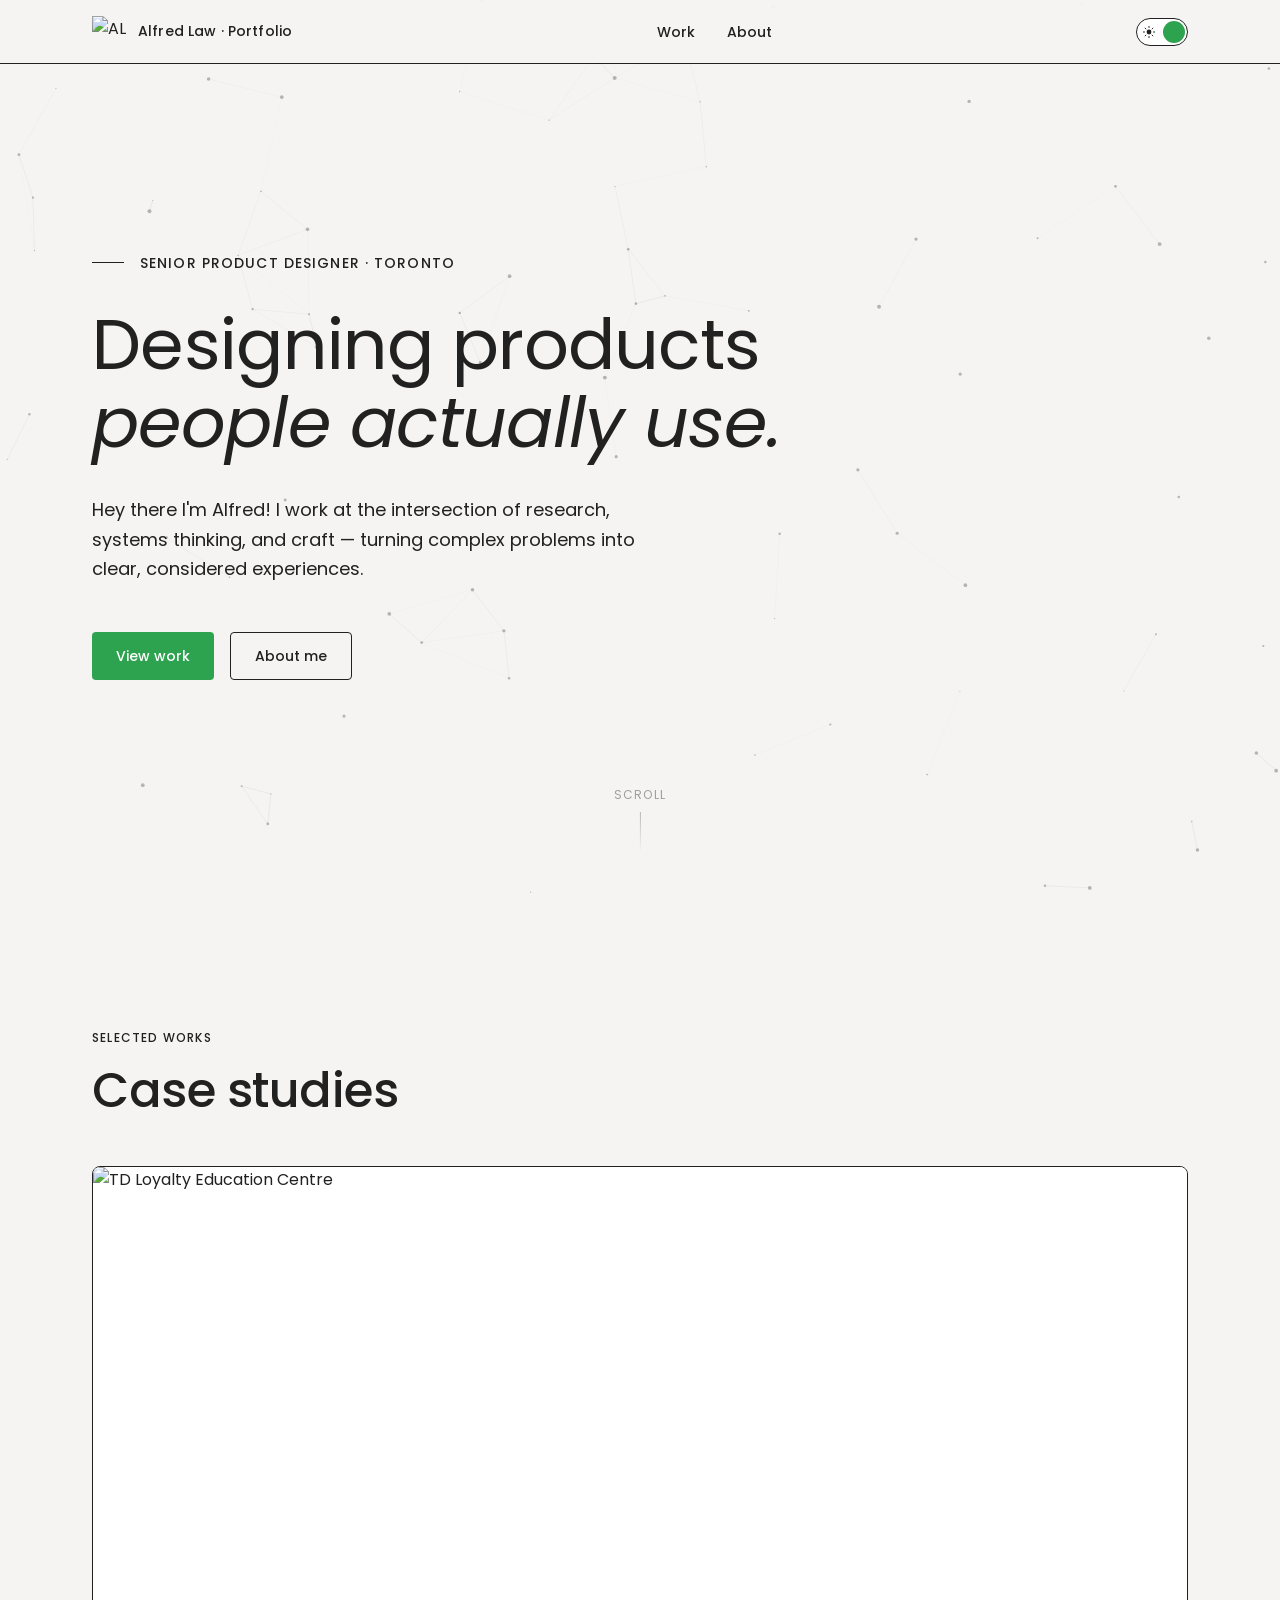
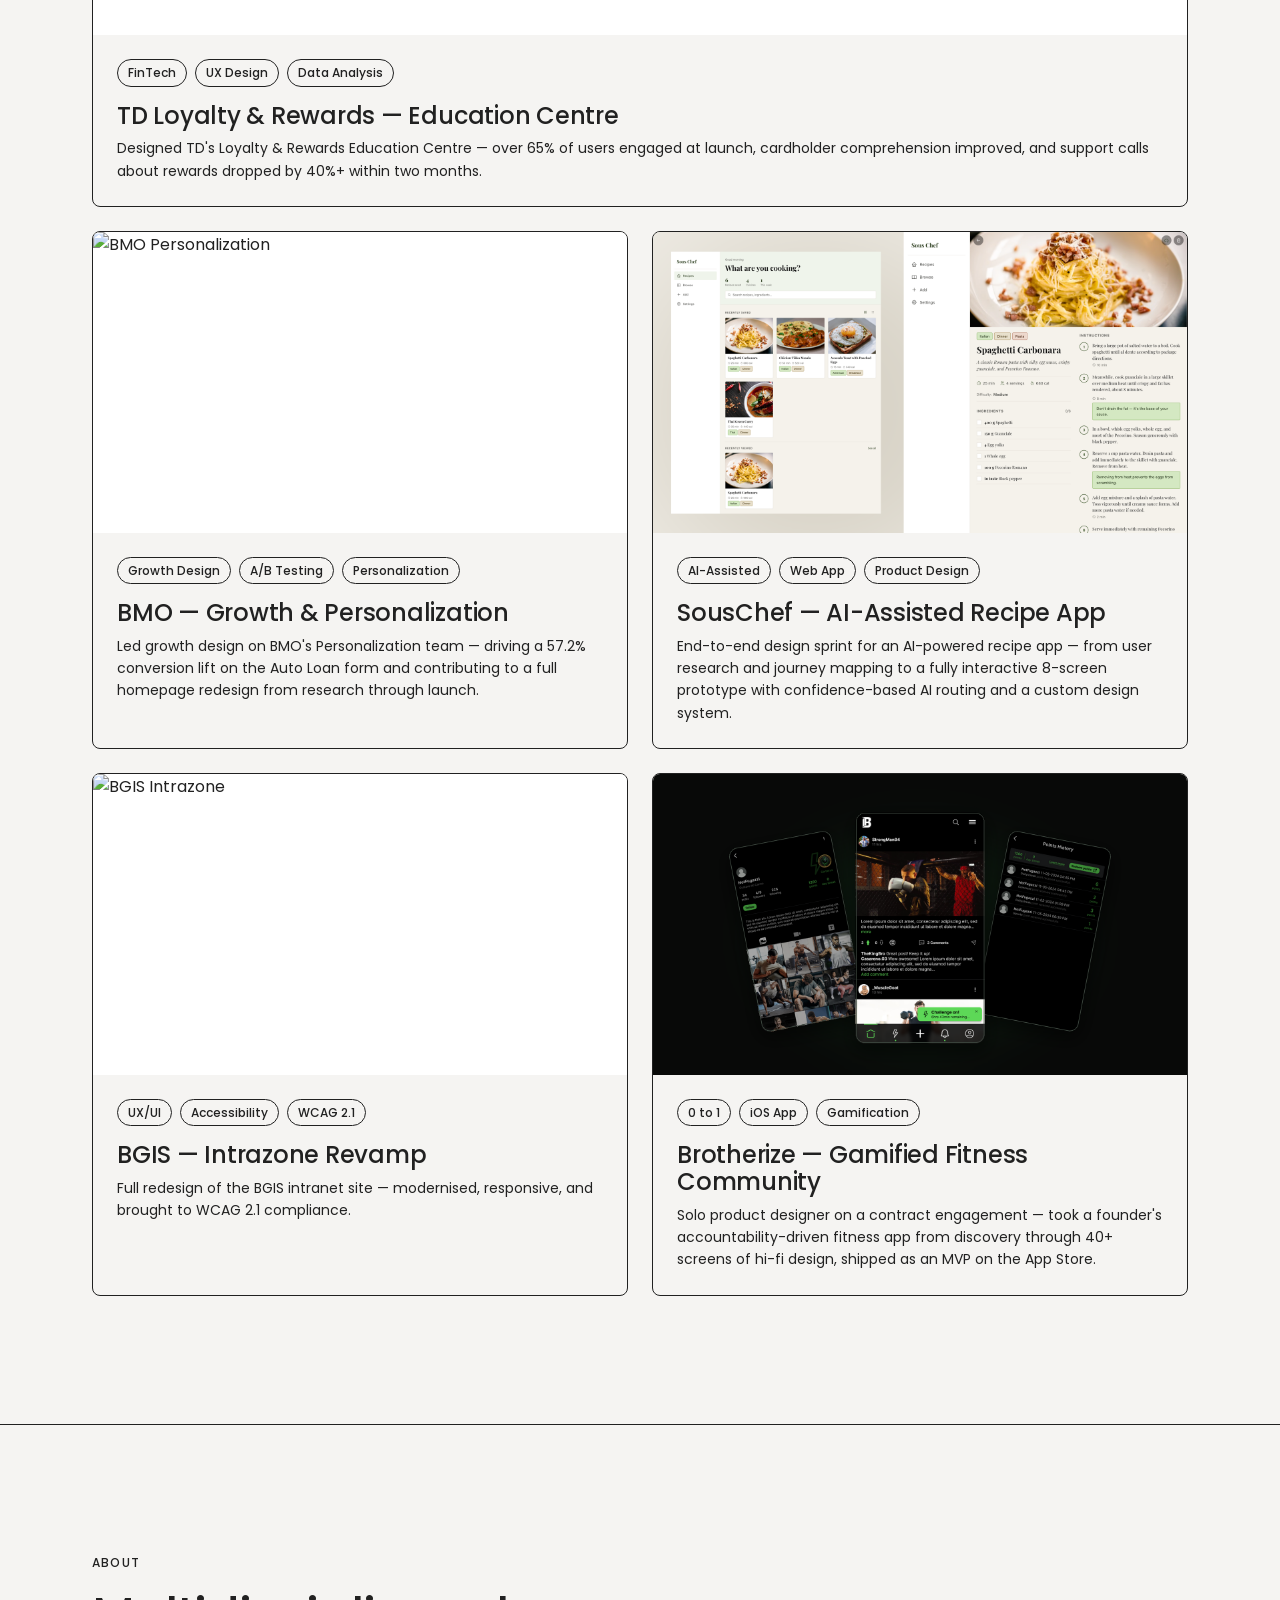
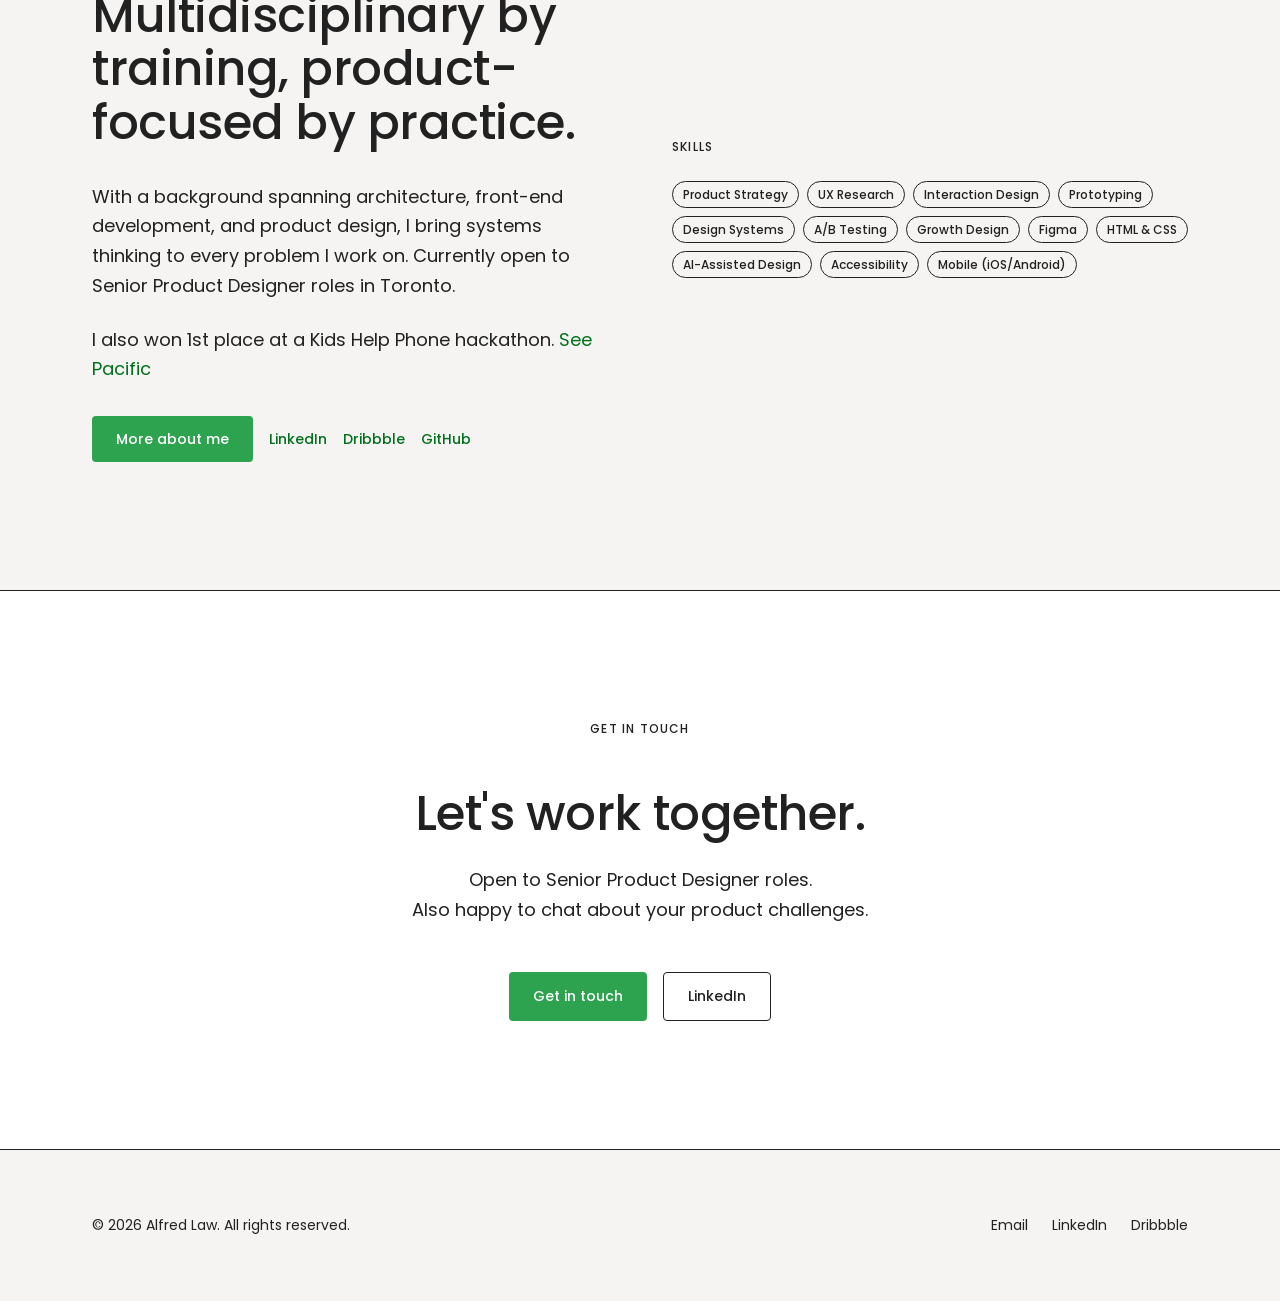
==== commit a227d7fe: "Add Brotherize case study New 0-to-1 contract project case study covering the gamified fitness app's" ====
--- a/index.html
+++ b/index.html
@@ -304,6 +304,22 @@
           </div>
         </a>
 
+        <!-- Brotherize -->
+        <a href="work/brotherize.html" class="work-card fade-up">
+          <div class="work-card__thumb">
+            <img src="assets/images/brotherize-cover.png" alt="Brotherize app screens" loading="lazy" />
+          </div>
+          <div class="work-card__body">
+            <div class="work-card__tags">
+              <span class="tag">0 to 1</span>
+              <span class="tag">iOS App</span>
+              <span class="tag">Gamification</span>
+            </div>
+            <h3 class="work-card__title">Brotherize — Gamified Fitness Community</h3>
+            <p class="work-card__desc">Solo product designer on a contract engagement — took a founder's accountability-driven fitness app from discovery through 40+ screens of hi-fi design, shipped as an MVP on the App Store.</p>
+          </div>
+        </a>
+
         <!-- LetsEat (hidden) -->
 
 
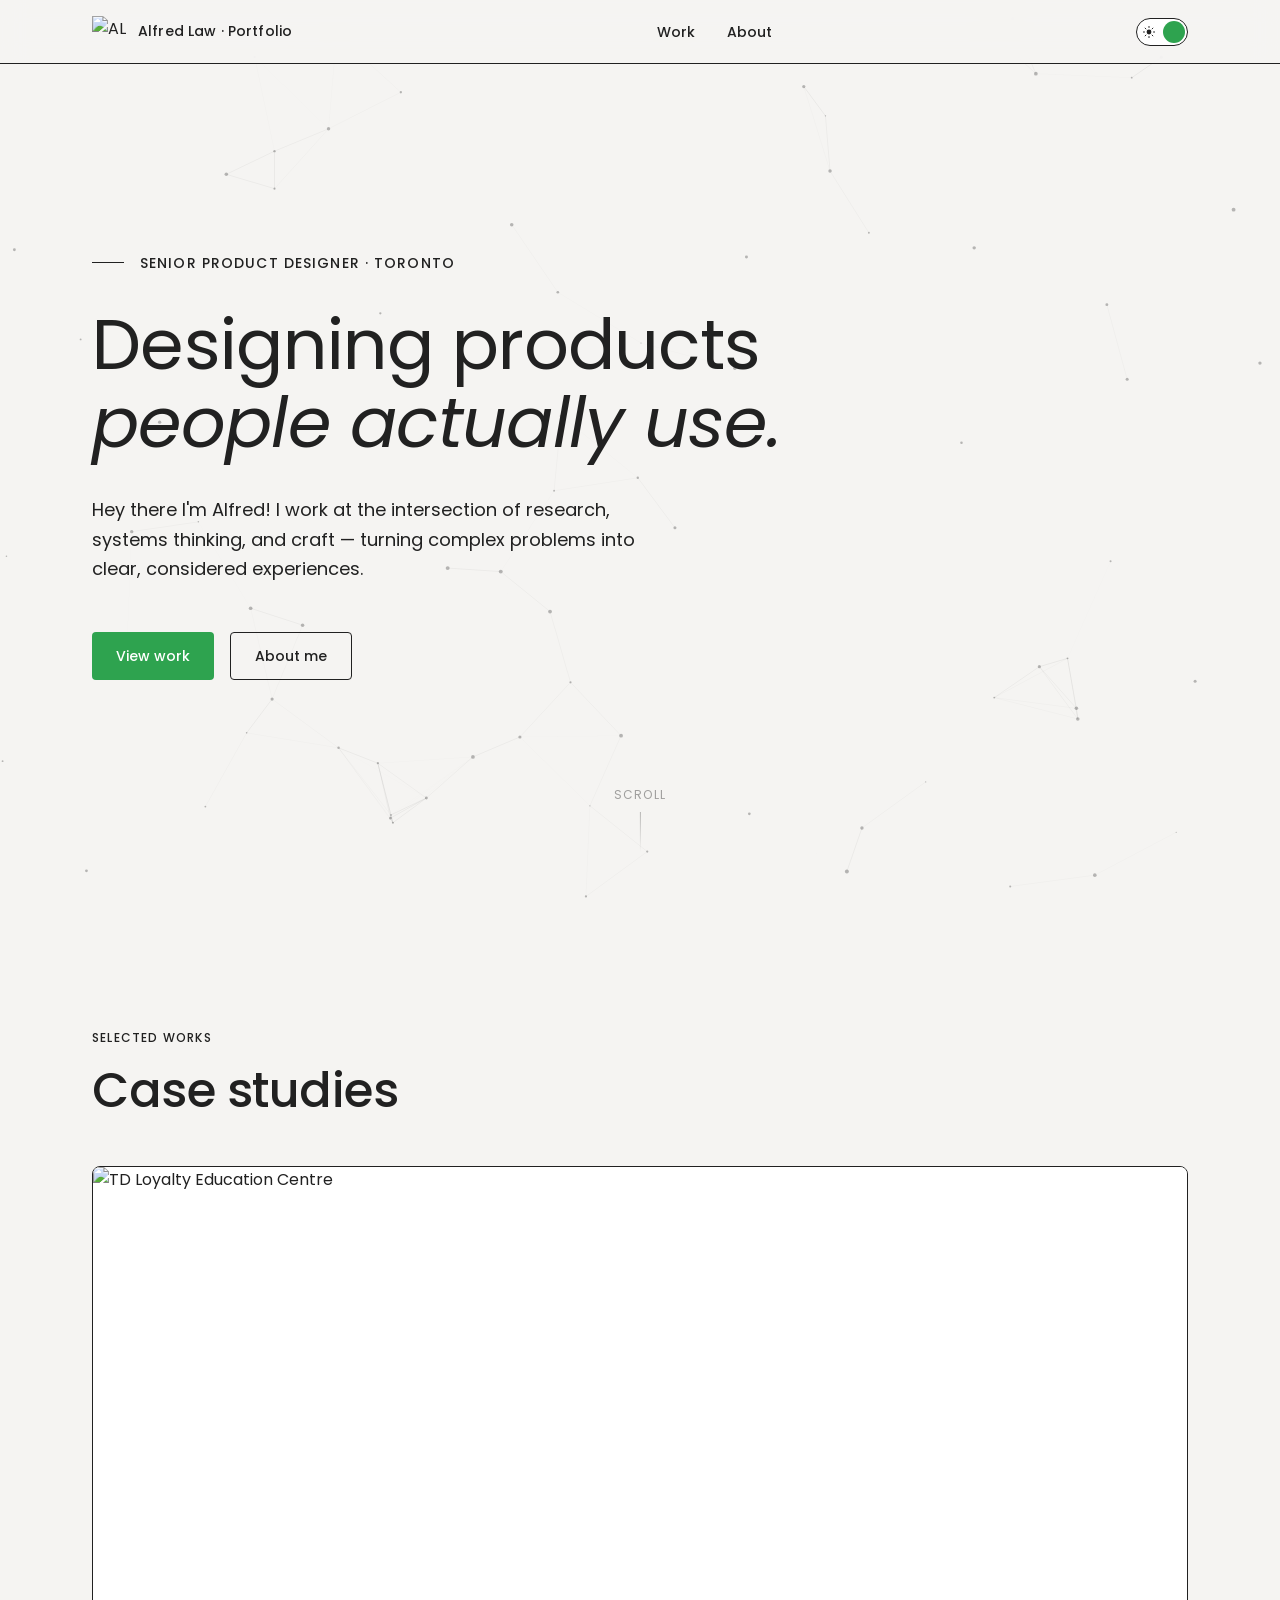
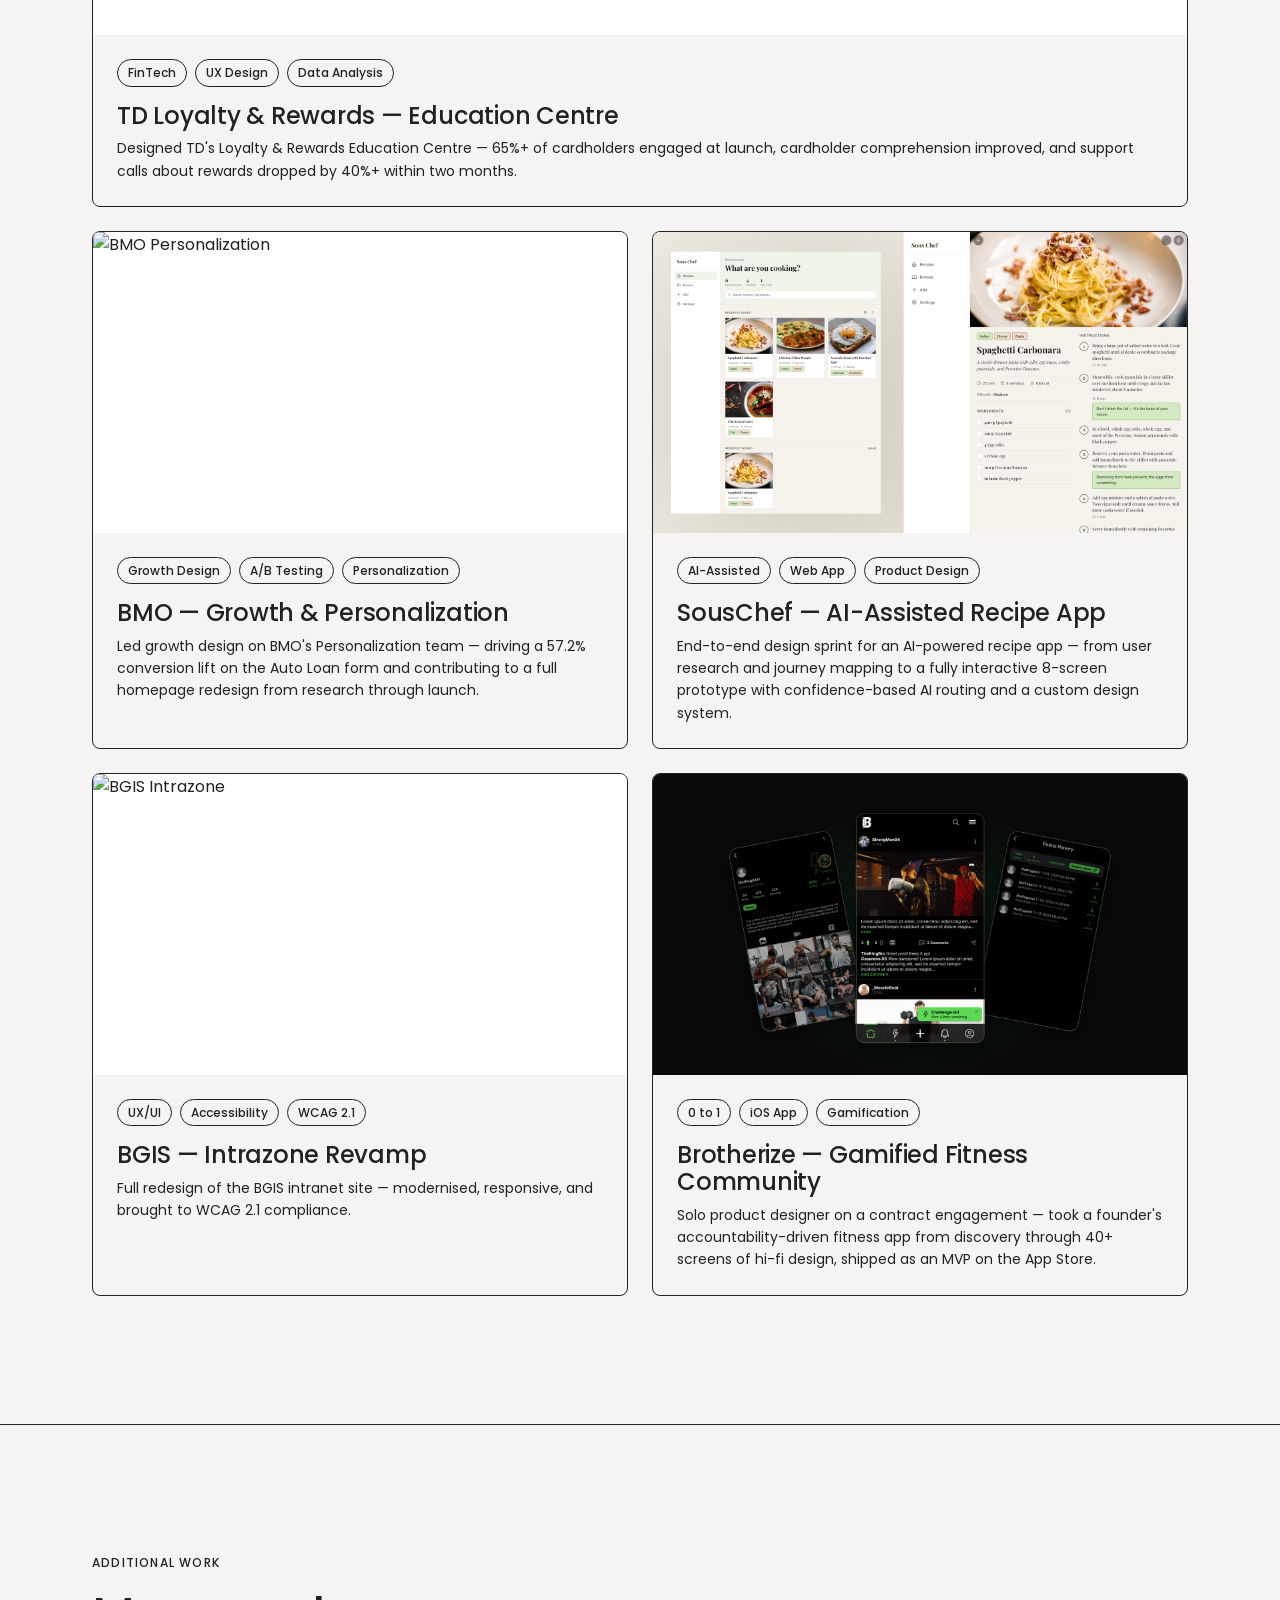
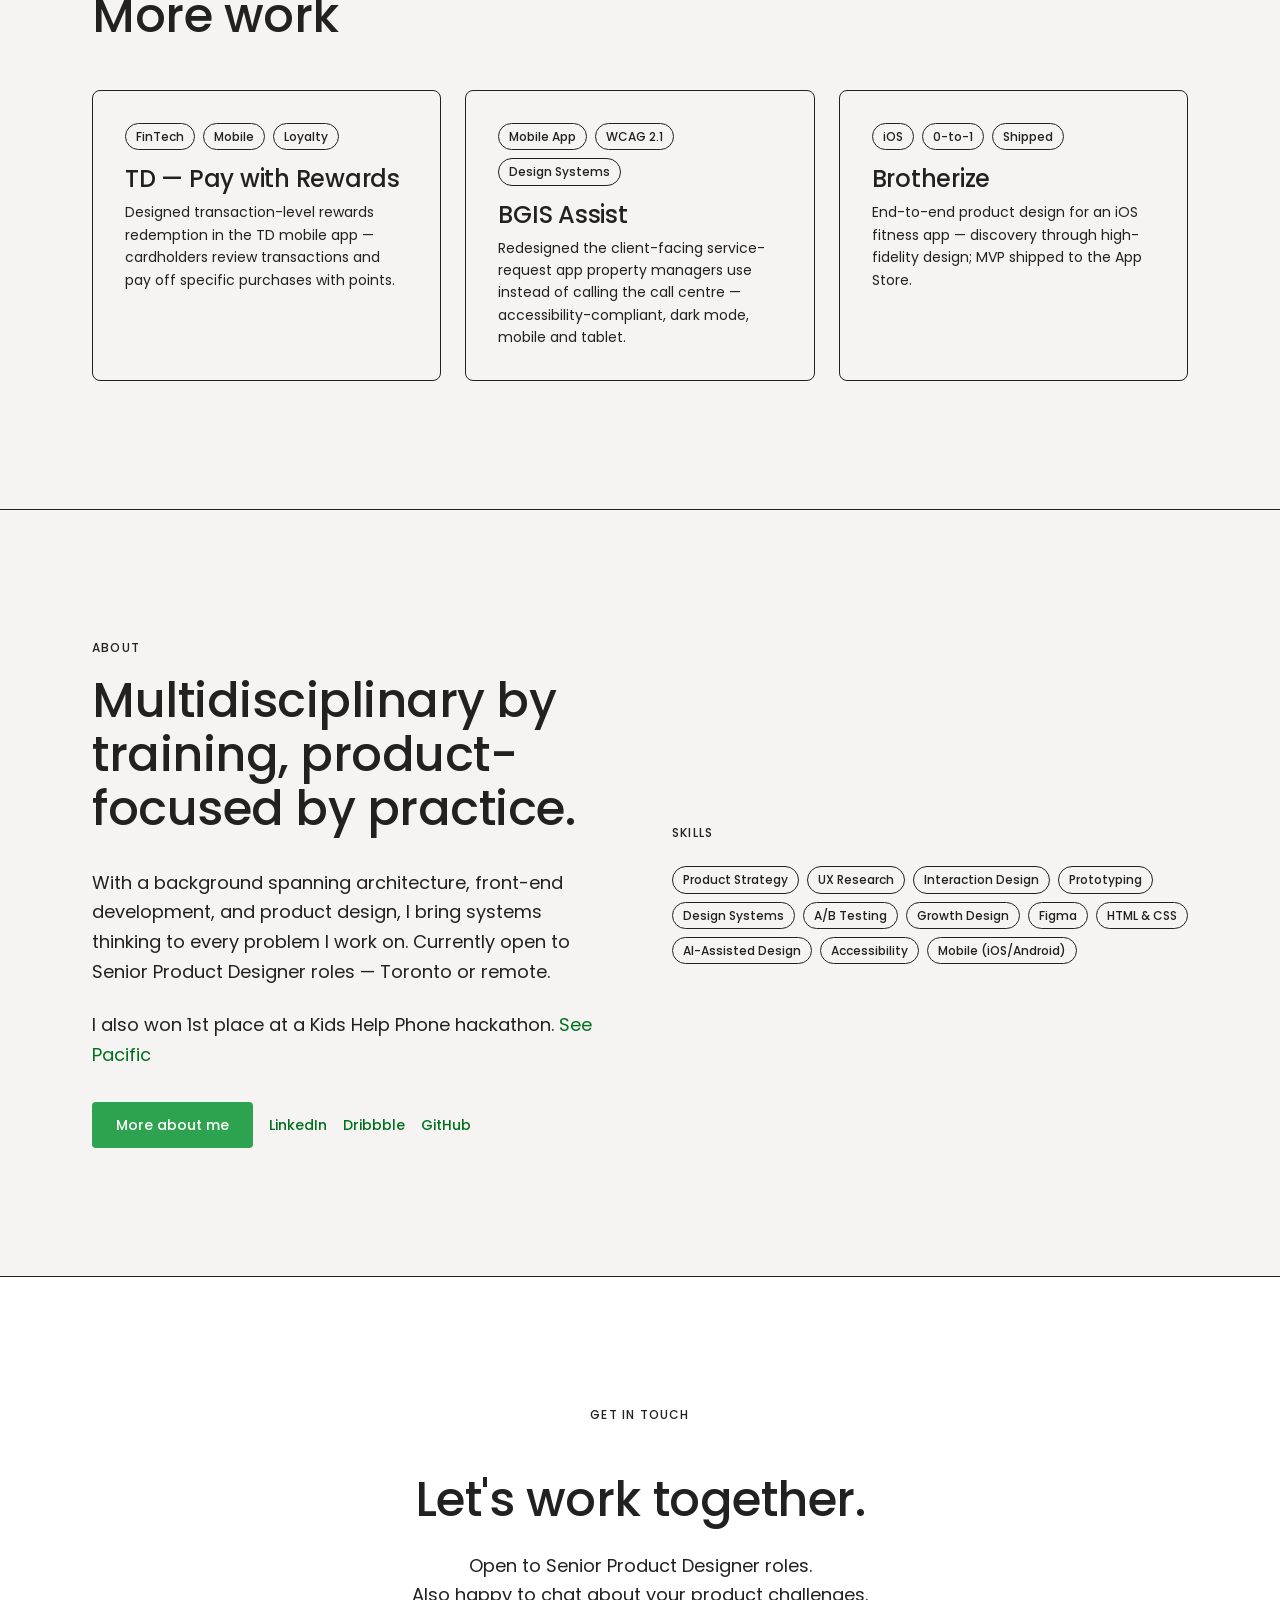
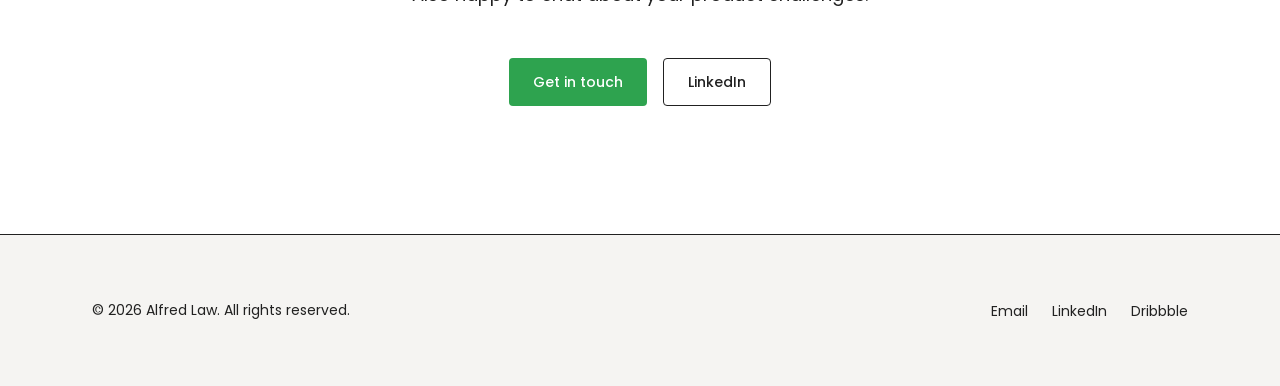
==== commit e3e49071: "Align job titles with resume, add experience history, and surface more work - Fix TD and BMO job tit" ====
--- a/index.html
+++ b/index.html
@@ -125,6 +125,47 @@
 
     @media (max-width: 640px) {
       .section-header { flex-direction: column; align-items: flex-start; gap: var(--space-2); }
+    }
+
+    /* ── More Work ── */
+    .more-work { padding: var(--space-16) 0; border-top: 1px solid var(--color-border); }
+
+    .more-work-grid {
+      display: grid;
+      grid-template-columns: repeat(3, 1fr);
+      gap: var(--space-3);
+    }
+
+    @media (max-width: 768px) {
+      .more-work-grid { grid-template-columns: 1fr; }
+    }
+
+    .more-work-card {
+      border: 1px solid var(--color-border);
+      border-radius: var(--radius-md);
+      padding: var(--space-4);
+      background: var(--color-bg);
+    }
+
+    .more-work-card__tags {
+      display: flex;
+      flex-wrap: wrap;
+      gap: var(--space-1);
+      margin-bottom: var(--space-2);
+    }
+
+    .more-work-card__title {
+      font-family: var(--font-display);
+      font-size: var(--size-lg);
+      font-weight: 500;
+      margin-bottom: var(--space-1);
+    }
+
+    .more-work-card__desc {
+      font-size: var(--size-sm);
+      color: var(--color-ink-3);
+      line-height: 1.6;
+      max-width: none;
     }
 
     /* ── About Strip ── */
@@ -252,7 +293,7 @@
               <span class="tag">Data Analysis</span>
             </div>
             <h3 class="work-card__title">TD Loyalty & Rewards — Education Centre</h3>
-            <p class="work-card__desc">Designed TD's Loyalty & Rewards Education Centre — over 65% of users engaged at launch, cardholder comprehension improved, and support calls about rewards dropped by 40%+ within two months.</p>
+            <p class="work-card__desc">Designed TD's Loyalty & Rewards Education Centre — 65%+ of cardholders engaged at launch, cardholder comprehension improved, and support calls about rewards dropped by 40%+ within two months.</p>
           </div>
         </a>
 
@@ -327,6 +368,66 @@
     </div>
   </section>
 
+  <!-- MORE WORK -->
+  <section class="more-work">
+    <div class="container">
+      <div class="section-header">
+        <div>
+          <p class="label mb-2">Additional work</p>
+          <h2>More work</h2>
+        </div>
+      </div>
+
+      <div class="more-work-grid" data-stagger>
+
+        <!-- TD — Pay with Rewards -->
+        <div class="more-work-card fade-up">
+          <div class="more-work-card__tags">
+            <span class="tag">FinTech</span>
+            <span class="tag">Mobile</span>
+            <span class="tag">Loyalty</span>
+          </div>
+          <h3 class="more-work-card__title">TD — Pay with Rewards</h3>
+          <p class="more-work-card__desc">Designed transaction-level rewards redemption in the TD mobile app — cardholders review transactions and pay off specific purchases with points.</p>
+        </div>
+
+        <!-- BGIS Assist -->
+        <div class="more-work-card fade-up">
+          <div class="more-work-card__tags">
+            <span class="tag">Mobile App</span>
+            <span class="tag">WCAG 2.1</span>
+            <span class="tag">Design Systems</span>
+          </div>
+          <h3 class="more-work-card__title">BGIS Assist</h3>
+          <p class="more-work-card__desc">Redesigned the client-facing service-request app property managers use instead of calling the call centre — accessibility-compliant, dark mode, mobile and tablet.</p>
+        </div>
+
+        <!-- Brotherize -->
+        <div class="more-work-card fade-up">
+          <div class="more-work-card__tags">
+            <span class="tag">iOS</span>
+            <span class="tag">0-to-1</span>
+            <span class="tag">Shipped</span>
+          </div>
+          <h3 class="more-work-card__title">Brotherize</h3>
+          <p class="more-work-card__desc">End-to-end product design for an iOS fitness app — discovery through high-fidelity design; MVP shipped to the App Store.</p>
+        </div>
+
+        <!-- PLACEHOLDER: Add a fourth card here once the "TD — In-App Approval" case study is published, linking to work/td-approval.html (or similar).
+        <a href="work/td-approval.html" class="more-work-card fade-up">
+          <div class="more-work-card__tags">
+            <span class="tag">FinTech</span>
+            <span class="tag">Mobile</span>
+          </div>
+          <h3 class="more-work-card__title">TD — In-App Approval</h3>
+          <p class="more-work-card__desc">[Description pending]</p>
+        </a>
+        -->
+
+      </div>
+    </div>
+  </section>
+
   <!-- ABOUT STRIP -->
   <section class="about-strip">
     <div class="container">
@@ -334,7 +435,7 @@
         <div class="fade-up">
           <p class="label mb-2">About</p>
           <h2 class="mb-4">Multidisciplinary by training, product-focused by practice.</h2>
-          <p>With a background spanning architecture, front-end development, and product design, I bring systems thinking to every problem I work on. Currently open to Senior Product Designer roles in Toronto.</p>
+          <p>With a background spanning architecture, front-end development, and product design, I bring systems thinking to every problem I work on. Currently open to Senior Product Designer roles — Toronto or remote.</p>
           <p style="margin-top: var(--space-3); color: var(--color-ink-2);">I also won 1st place at a Kids Help Phone hackathon. <a href="work/pacific.html" class="arrow-link">See Pacific</a></p>
           <div class="hero__actions" style="margin-top: var(--space-4);">
             <a href="about.html" class="btn btn--primary">More about me</a>
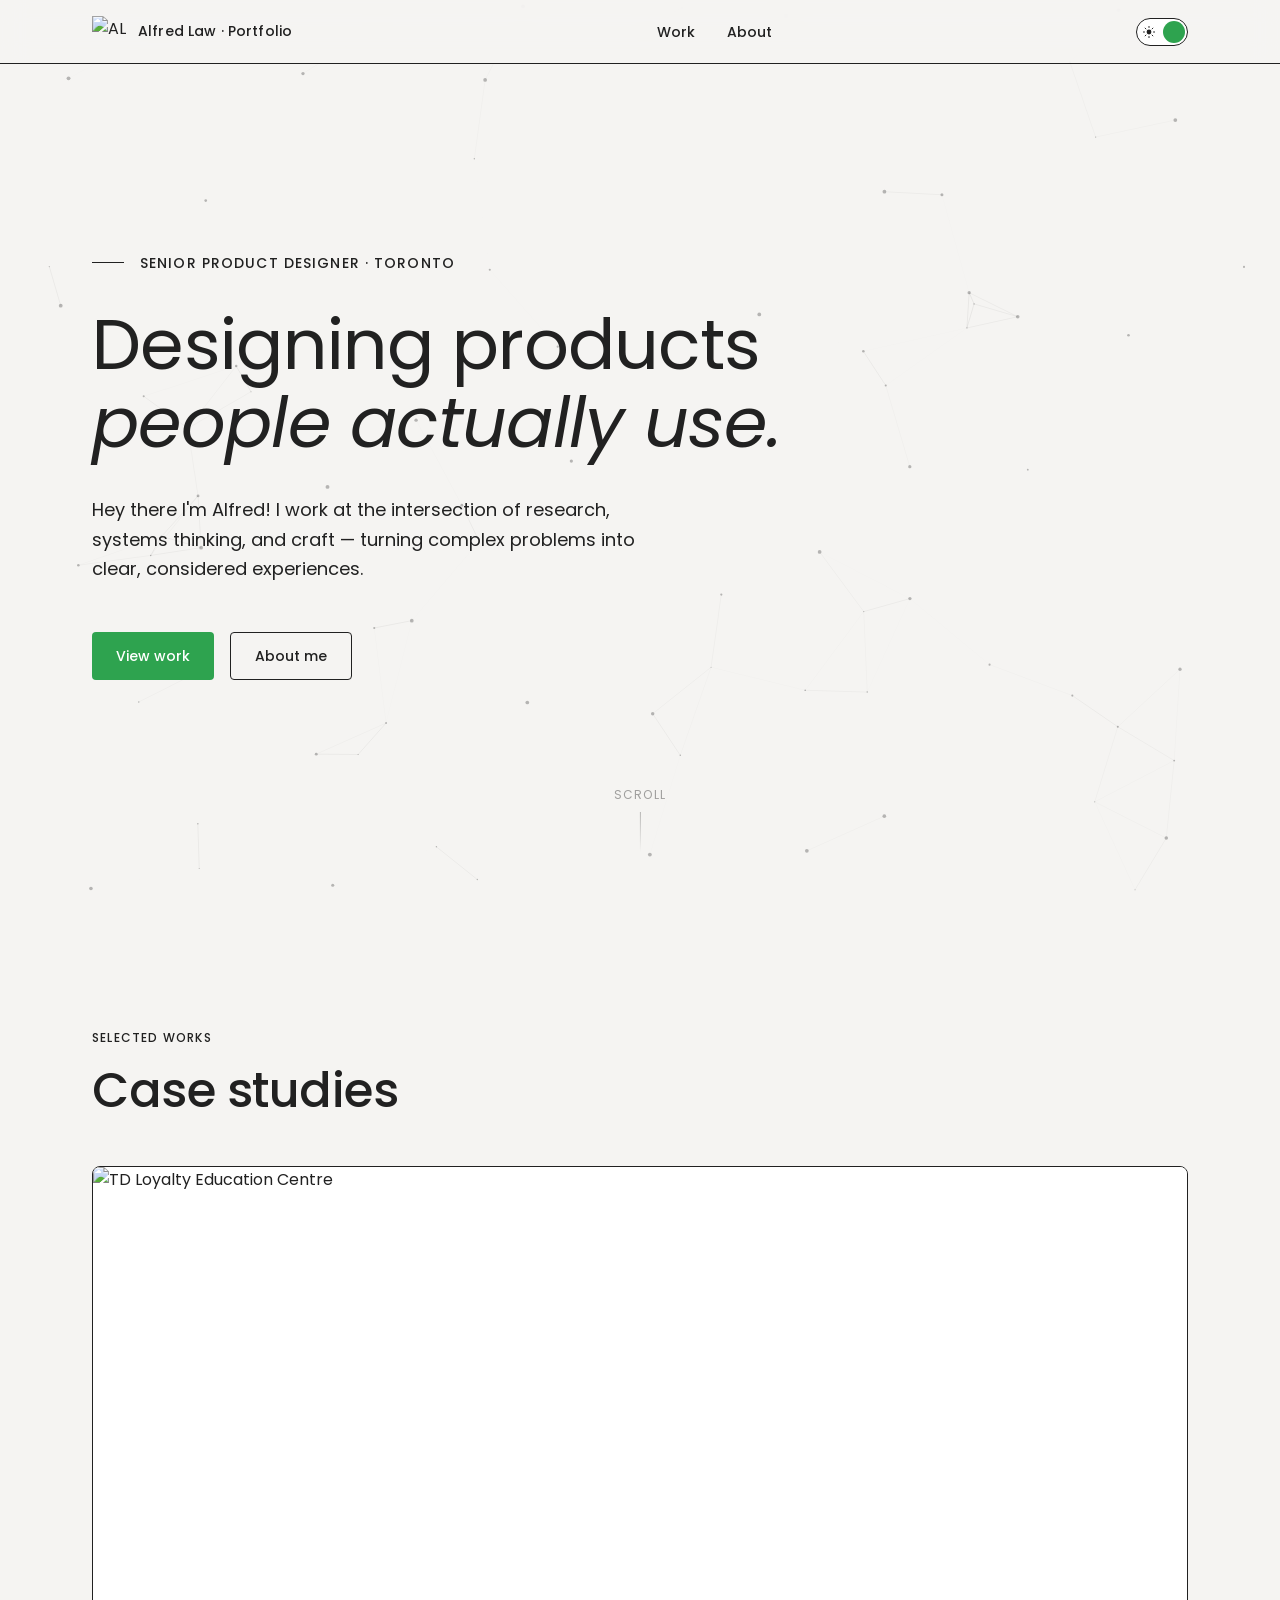
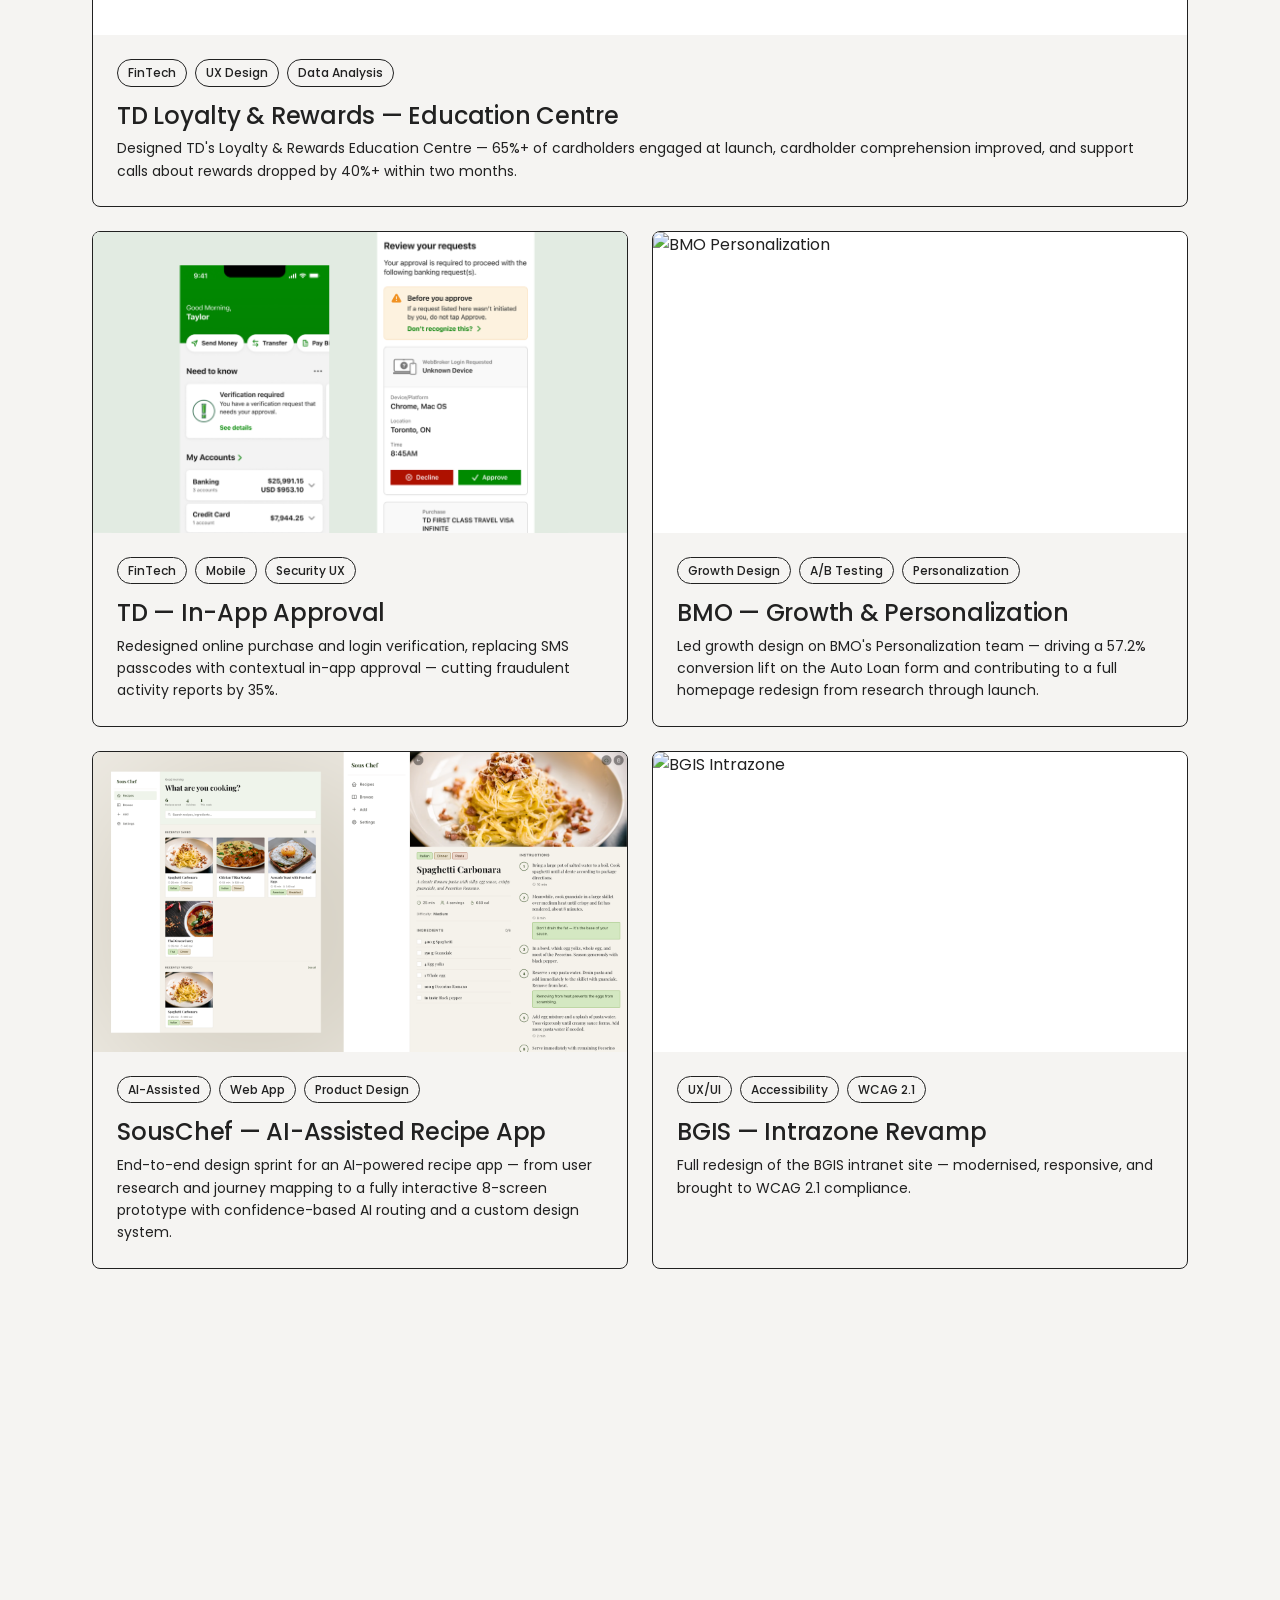
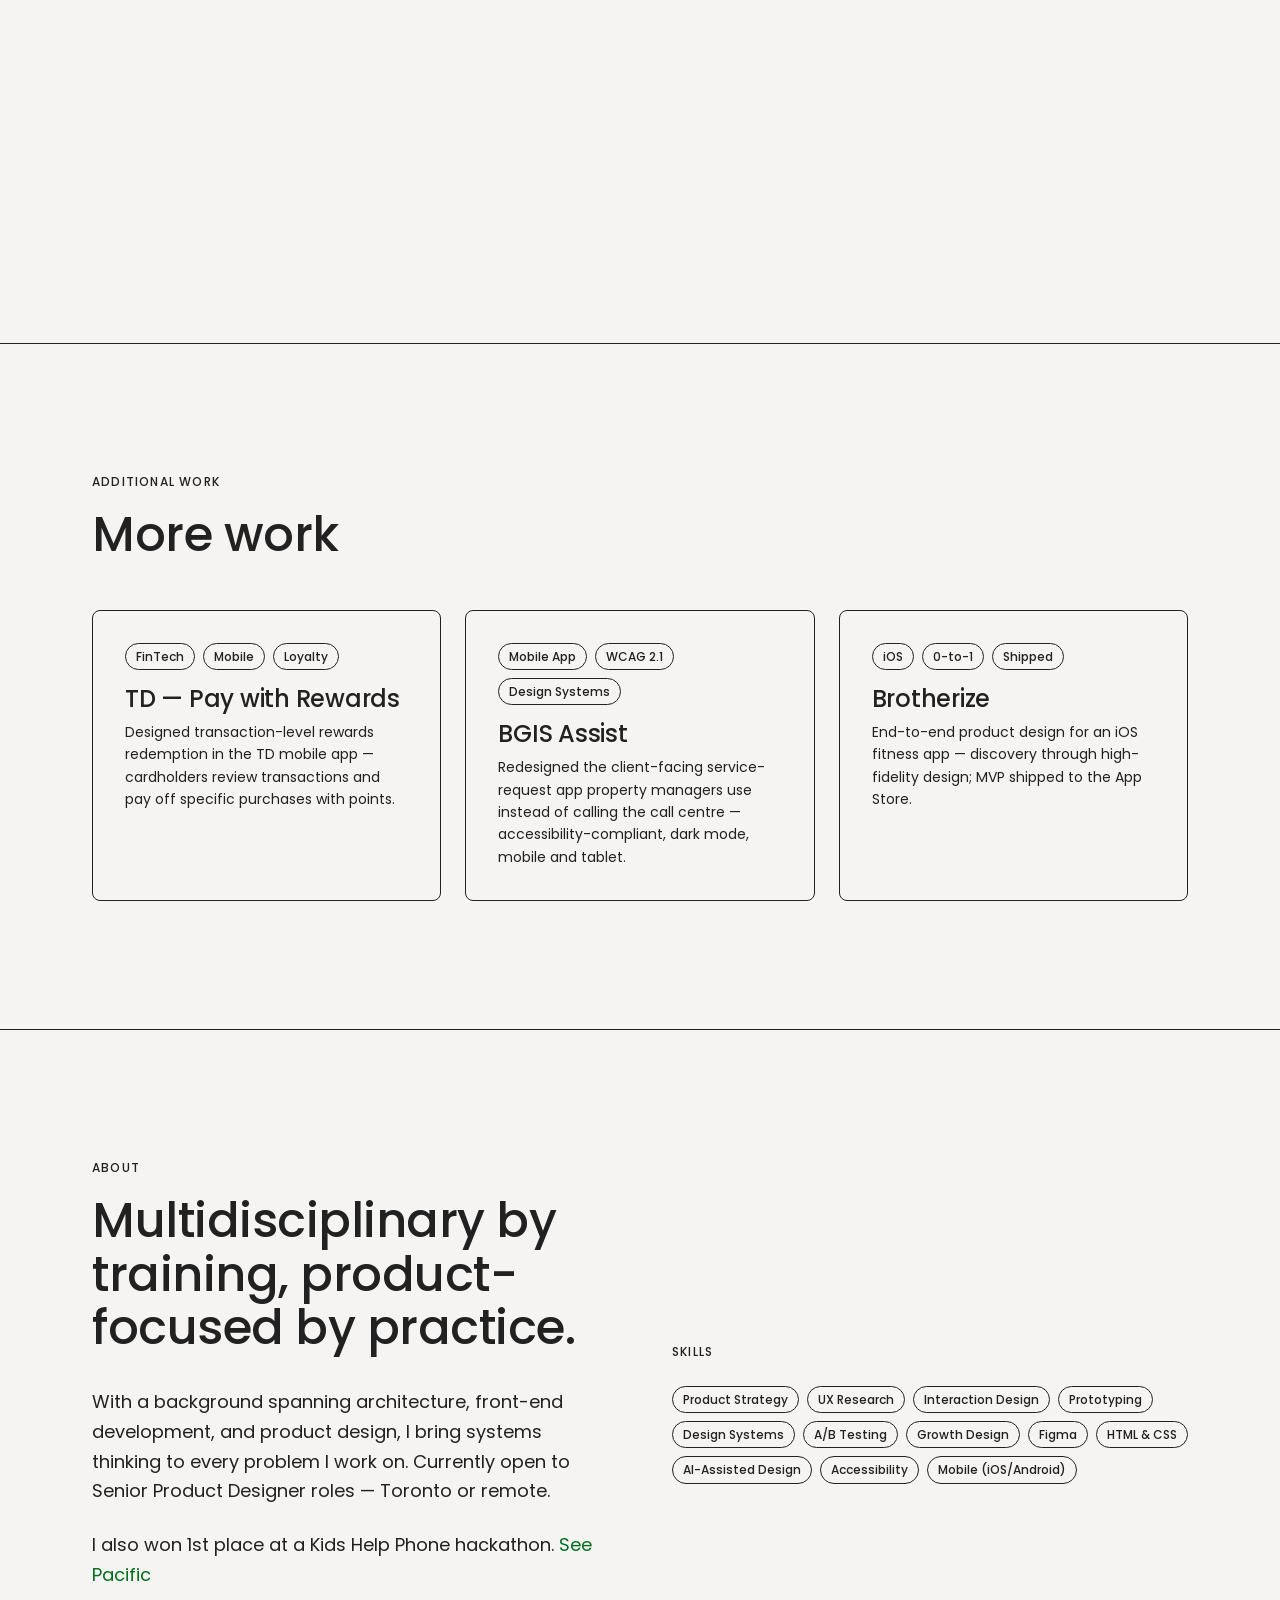
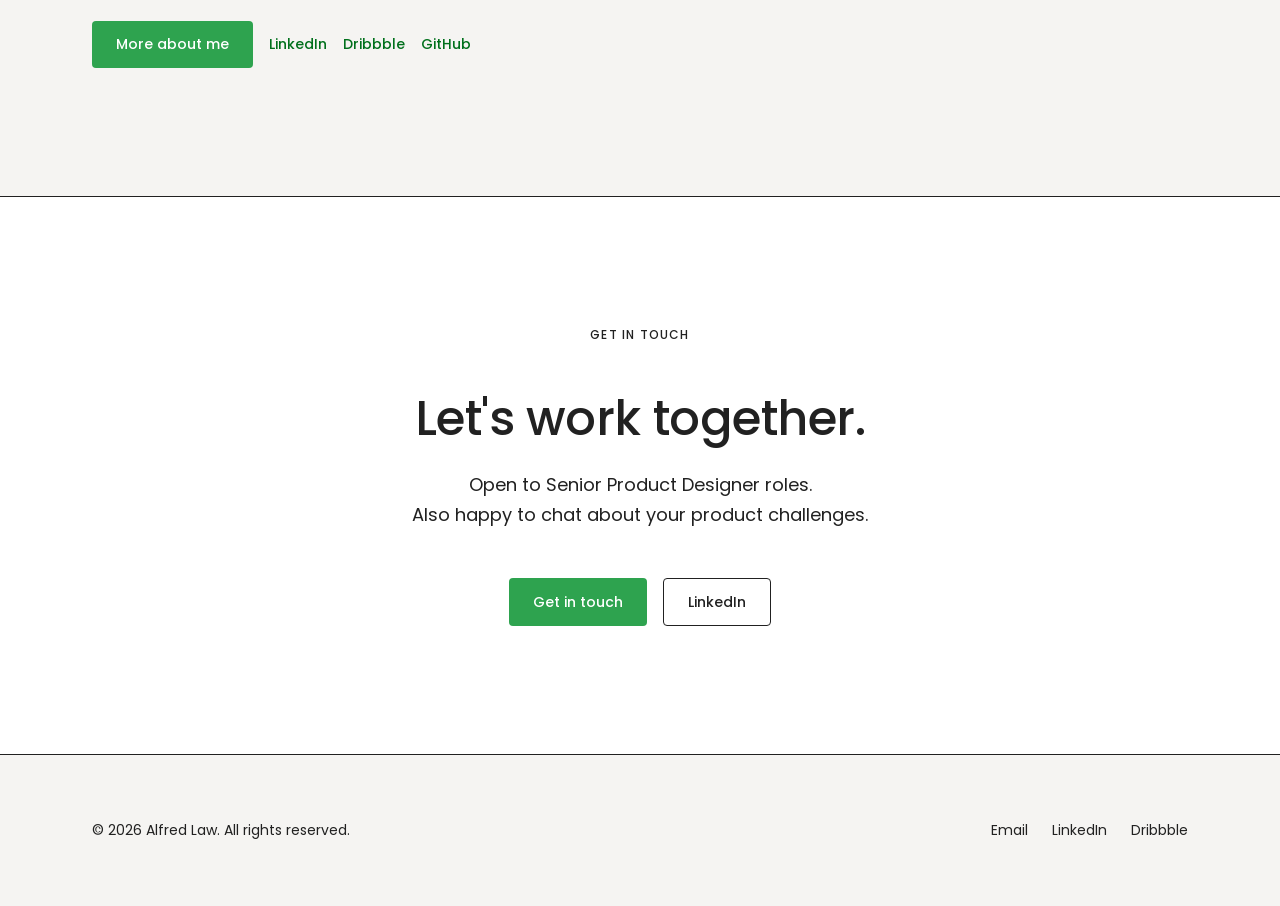
==== commit d6a01e07: "Add TD In-App Approval case study New case study covering the redesign of TD's online purchase and l" ====
--- a/index.html
+++ b/index.html
@@ -297,6 +297,22 @@
           </div>
         </a>
 
+        <!-- TD In-App Approval -->
+        <a href="work/td-approval.html" class="work-card fade-up">
+          <div class="work-card__thumb">
+            <img src="assets/images/td-approval-cover.png" alt="TD In-App Approval verification request screen" loading="lazy" />
+          </div>
+          <div class="work-card__body">
+            <div class="work-card__tags">
+              <span class="tag">FinTech</span>
+              <span class="tag">Mobile</span>
+              <span class="tag">Security UX</span>
+            </div>
+            <h3 class="work-card__title">TD — In-App Approval</h3>
+            <p class="work-card__desc">Redesigned online purchase and login verification, replacing SMS passcodes with contextual in-app approval — cutting fraudulent activity reports by 35%.</p>
+          </div>
+        </a>
+
         <!-- BMO -->
         <a href="work/bmo.html" class="work-card fade-up">
           <div class="work-card__thumb">
@@ -412,17 +428,6 @@
           <h3 class="more-work-card__title">Brotherize</h3>
           <p class="more-work-card__desc">End-to-end product design for an iOS fitness app — discovery through high-fidelity design; MVP shipped to the App Store.</p>
         </div>
-
-        <!-- PLACEHOLDER: Add a fourth card here once the "TD — In-App Approval" case study is published, linking to work/td-approval.html (or similar).
-        <a href="work/td-approval.html" class="more-work-card fade-up">
-          <div class="more-work-card__tags">
-            <span class="tag">FinTech</span>
-            <span class="tag">Mobile</span>
-          </div>
-          <h3 class="more-work-card__title">TD — In-App Approval</h3>
-          <p class="more-work-card__desc">[Description pending]</p>
-        </a>
-        -->
 
       </div>
     </div>
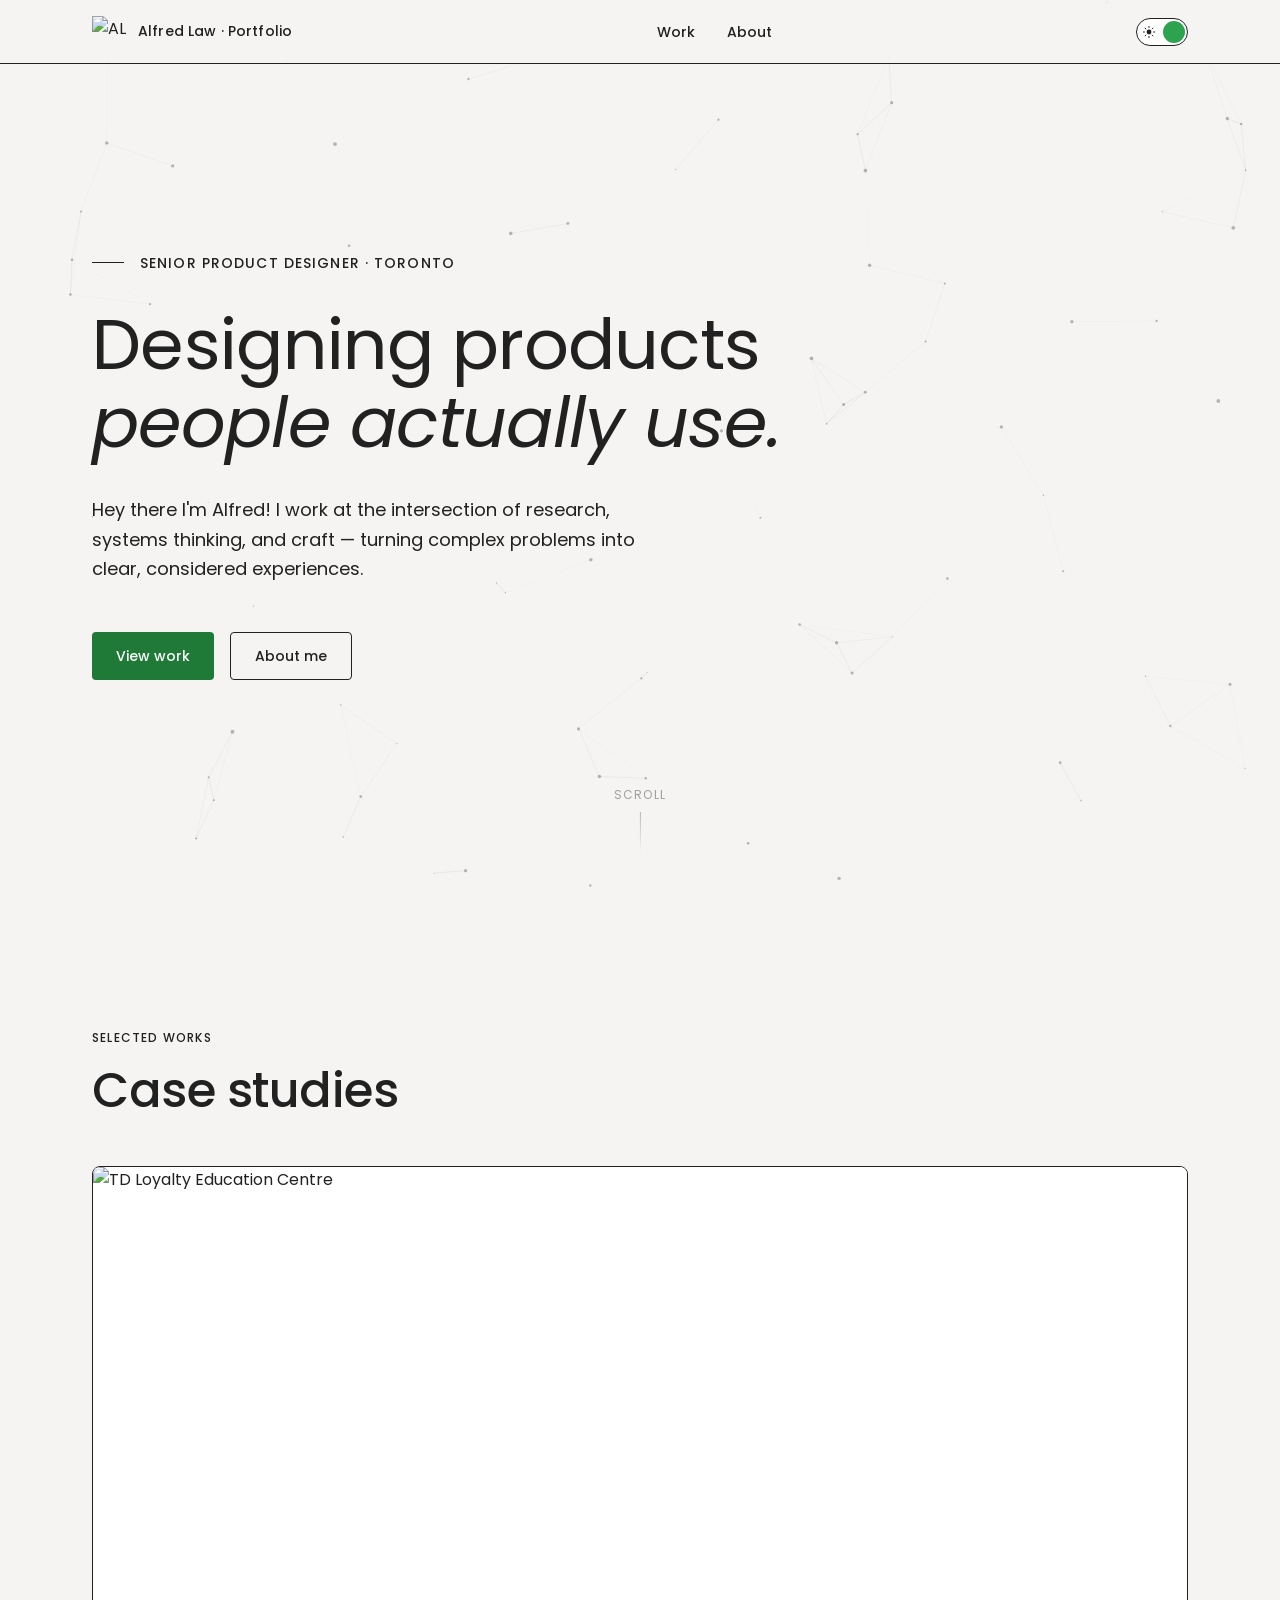
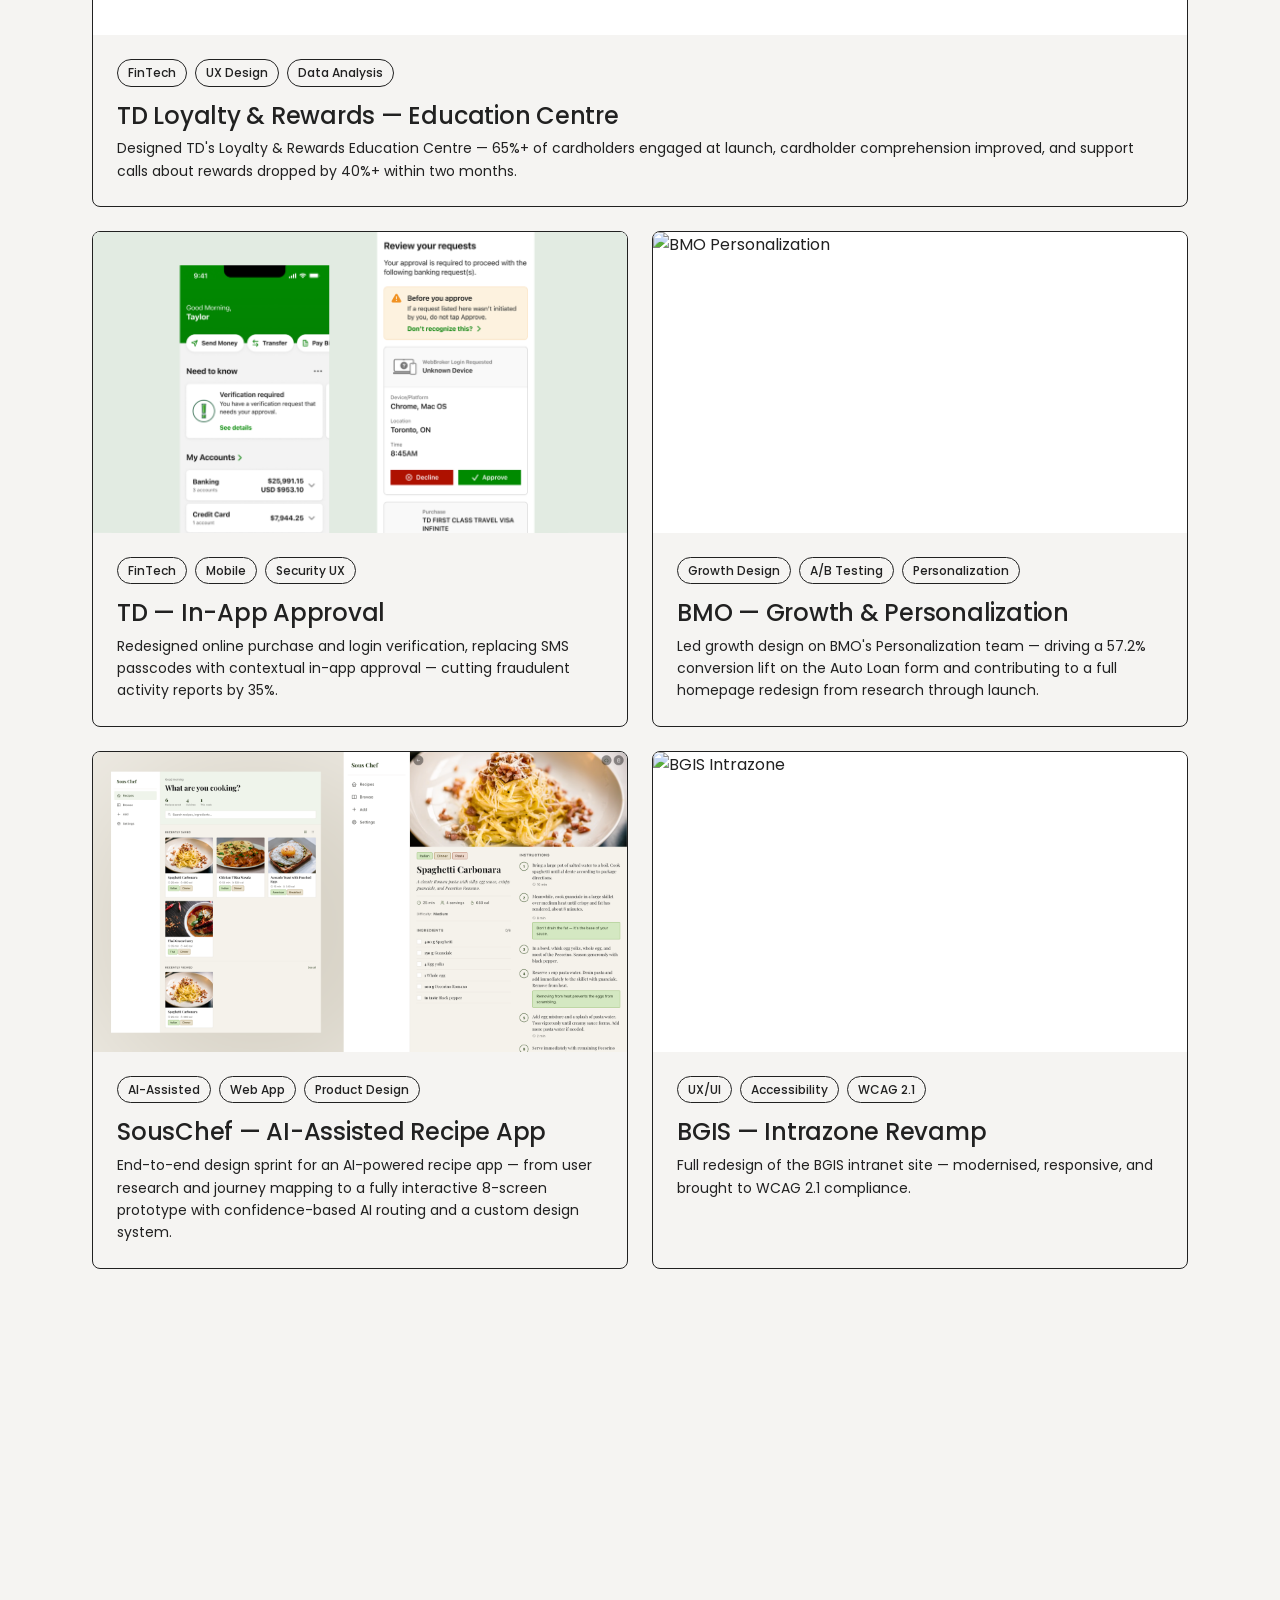
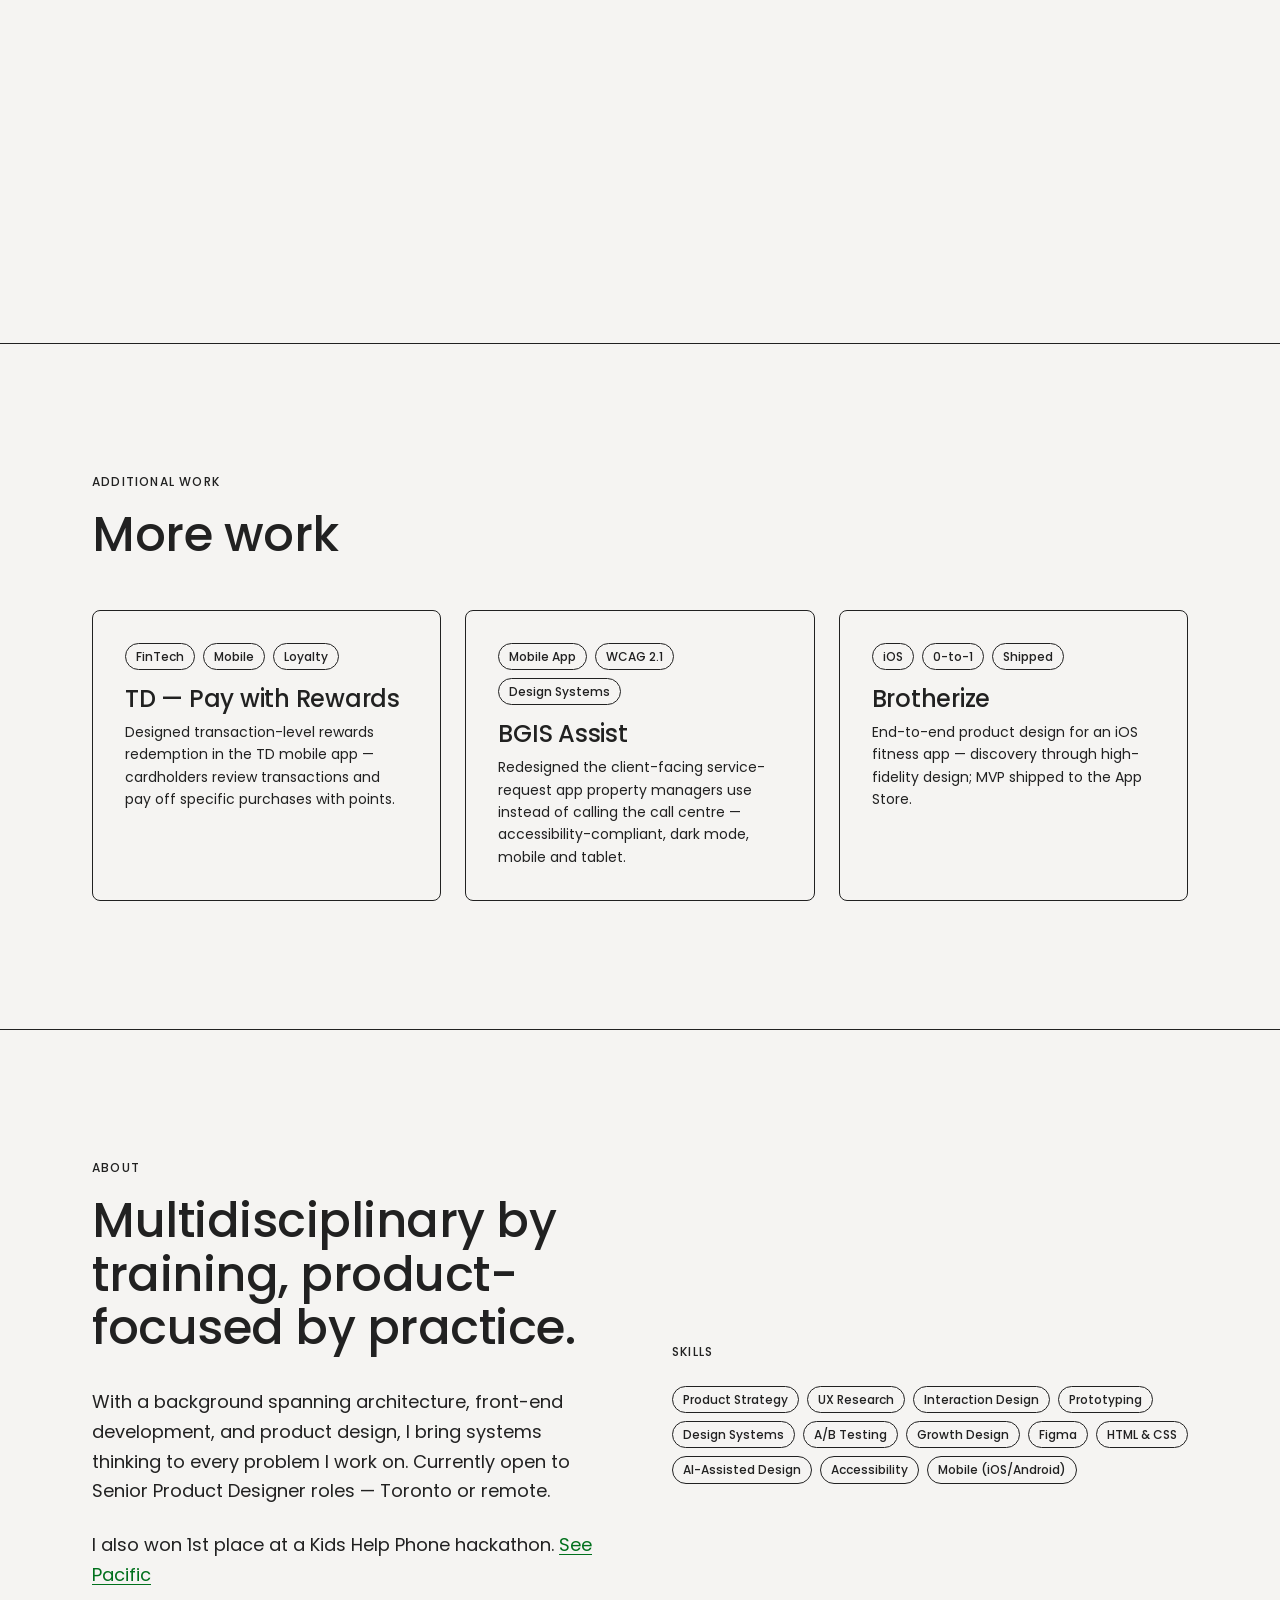
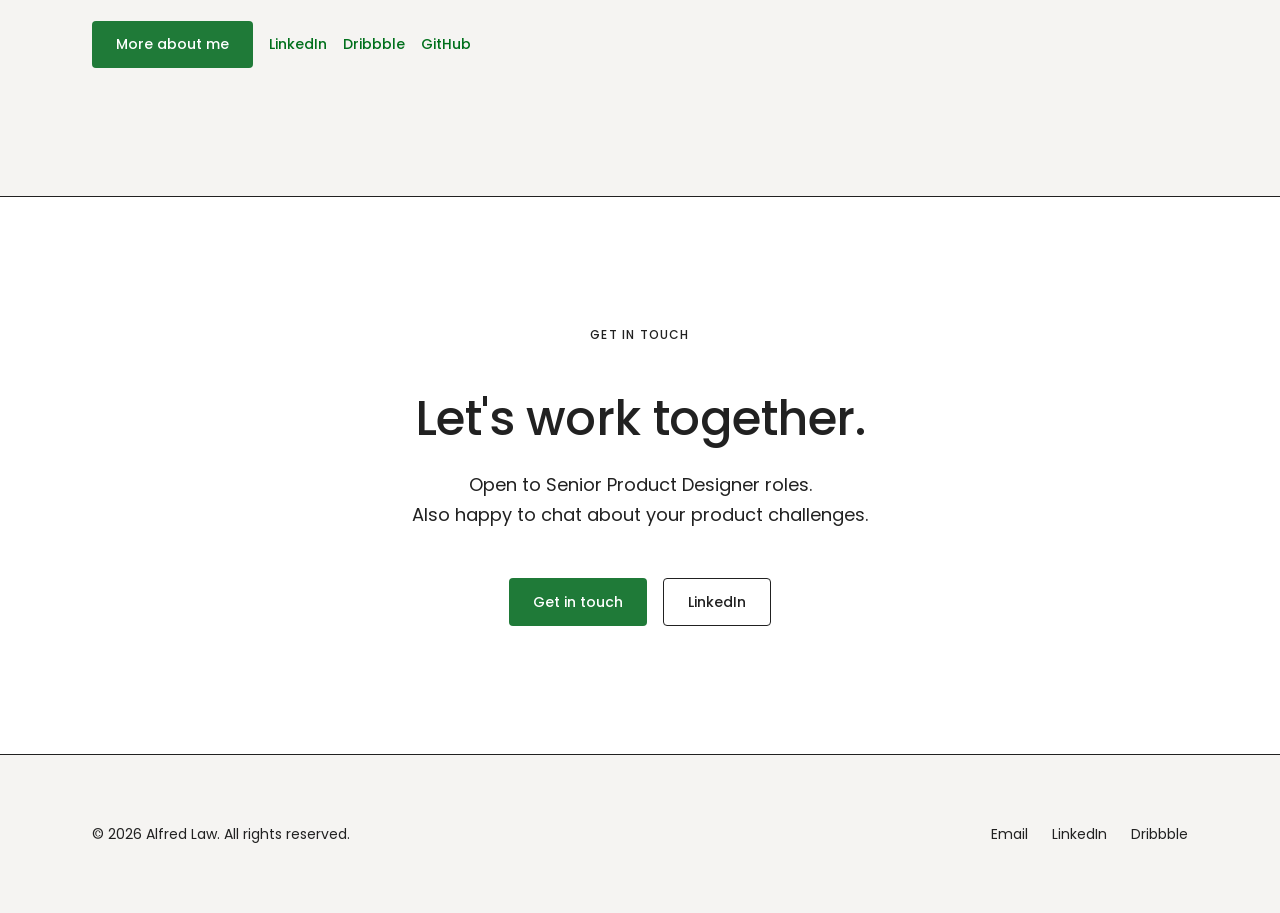
==== commit 2f16baa5: "Update resume copy and fix WCAG 2.1 AA accessibility issues site-wide - Update about.html experience" ====
--- a/index.html
+++ b/index.html
@@ -90,7 +90,12 @@
       align-items: center;
       gap: var(--space-1);
       z-index: 1;
-      animation: bounce 2s ease-in-out infinite;
+    }
+
+    @media (prefers-reduced-motion: no-preference) {
+      .hero__scroll {
+        animation: bounce 2s ease-in-out infinite;
+      }
     }
 
     .hero__scroll span {
@@ -204,13 +209,14 @@
   </style>
 </head>
 <body>
+  <a href="#main-content" class="skip-link">Skip to main content</a>
 
   <!-- NAV -->
   <nav class="nav" role="navigation" aria-label="Main">
     <div class="nav__inner">
       <a href="index.html" class="nav__logo" aria-label="Alfred Law — home" style="display:flex;align-items:center;gap:12px;">
-        <img class="nav__logo-img nav__logo-img--dark" src="assets/images/AL-white.webp" alt="AL" />
-        <img class="nav__logo-img nav__logo-img--light" src="assets/images/AL.webp" alt="AL" />
+        <img class="nav__logo-img nav__logo-img--dark" src="assets/images/AL-white.webp" alt="AL" aria-hidden="true" />
+        <img class="nav__logo-img nav__logo-img--light" src="assets/images/AL.webp" alt="AL" aria-hidden="true" />
         <span style="font-size:var(--size-sm);font-weight:500;color:var(--color-ink-2);letter-spacing:0.01em;">Alfred Law · Portfolio</span>
       </a>
       <ul class="nav__links" id="nav-links" role="list">
@@ -242,6 +248,8 @@
     </div>
   </nav>
 
+  <main id="main-content">
+
   <!-- HERO -->
   <section class="hero">
     <canvas id="hero-canvas" aria-hidden="true"></canvas>
@@ -484,6 +492,8 @@
   </section>
 
   <!-- FOOTER -->
+  </main>
+
   <footer class="footer">
     <div class="container">
       <div class="footer__inner">
--- a/style.css
+++ b/style.css
@@ -16,6 +16,8 @@
   --color-accent:       #2FA751;
   --color-accent-bright:#40C967;
   --color-accent-light: #68D487;
+  --color-accent-contrast: #237D3D;
+  --color-accent-contrast-hover: #207037;
   --color-bg-translucent: rgba(33,33,33,0.85);
 }
 
@@ -29,6 +31,8 @@
   --color-accent:       #2EA34F;
   --color-accent-bright:#158936;
   --color-accent-light: #00701C;
+  --color-accent-contrast: #1F7A38;
+  --color-accent-contrast-hover: #1C6E32;
   --color-bg-translucent: rgba(245,244,242,0.85);
 }
 
@@ -69,7 +73,11 @@
 /* ── Reset ── */
 *, *::before, *::after { box-sizing: border-box; margin: 0; padding: 0; }
 
-html { scroll-behavior: smooth; font-size: 16px; }
+html { font-size: 16px; }
+
+@media (prefers-reduced-motion: no-preference) {
+  html { scroll-behavior: smooth; }
+}
 
 body {
   font-family: var(--font-body);
@@ -84,6 +92,36 @@
 a { color: inherit; text-decoration: none; }
 ul { list-style: none; }
 
+/* ── Focus visibility ── */
+a:focus-visible,
+button:focus-visible,
+input:focus-visible,
+[tabindex]:focus-visible {
+  outline: 2px solid var(--color-accent-light);
+  outline-offset: 2px;
+  border-radius: var(--radius-sm);
+}
+
+/* ── Skip link ── */
+.skip-link {
+  position: absolute;
+  top: -100px;
+  left: var(--space-2);
+  z-index: 1000;
+  background: var(--color-bg);
+  color: var(--color-ink);
+  border: 1px solid var(--color-border);
+  border-radius: var(--radius-sm);
+  padding: var(--space-1) var(--space-3);
+  font-size: var(--size-sm);
+  font-weight: 500;
+  transition: top var(--transition);
+}
+
+.skip-link:focus {
+  top: var(--space-2);
+}
+
 /* ── Typography ── */
 h1, h2, h3 {
   font-family: var(--font-display);
@@ -115,7 +153,7 @@
 /* ── Underline links (green, à la Foolproof) ── */
 .arrow-link {
   color: var(--color-accent-light);
-  text-decoration: none;
+  text-decoration: underline;
   text-underline-offset: 3px;
   transition: color var(--transition);
 }
@@ -179,6 +217,7 @@
   font-size: var(--size-sm);
   font-weight: 500;
   color: var(--color-ink-2);
+  padding: 4px 0;
   transition: color var(--transition);
 }
 
@@ -186,7 +225,7 @@
 
 .nav__links a.active {
   color: var(--color-ink);
-  border-bottom: 1px solid var(--color-accent);
+  border-bottom: 1px solid var(--color-accent-contrast);
   padding-bottom: 2px;
 }
 
@@ -200,9 +239,9 @@
 }
 
 .nav__cta:hover {
-  background: var(--color-accent);
-  border-color: var(--color-accent);
-  color: var(--color-bg);
+  background: var(--color-accent-contrast);
+  border-color: var(--color-accent-contrast);
+  color: #FFFFFF;
 }
 
 /* ── Theme toggle ── */
@@ -303,12 +342,12 @@
 }
 
 .btn--primary {
-  background: var(--color-accent);
+  background: var(--color-accent-contrast);
   color: #FFFFFF;
 }
 
 .btn--primary:hover {
-  background: var(--color-accent-bright);
+  background: var(--color-accent-contrast-hover);
 }
 
 .btn--outline {
@@ -361,7 +400,7 @@
 
 .work-card:hover {
   transform: translateY(-4px);
-  border-color: var(--color-accent);
+  border-color: var(--color-accent-contrast);
   box-shadow: 0 12px 40px rgba(0,0,0,0.35);
 }
 
@@ -533,6 +572,7 @@
   color: var(--color-ink-3);
   text-decoration: none;
   text-underline-offset: 3px;
+  padding: 4px 0;
   transition: color var(--transition);
 }
 
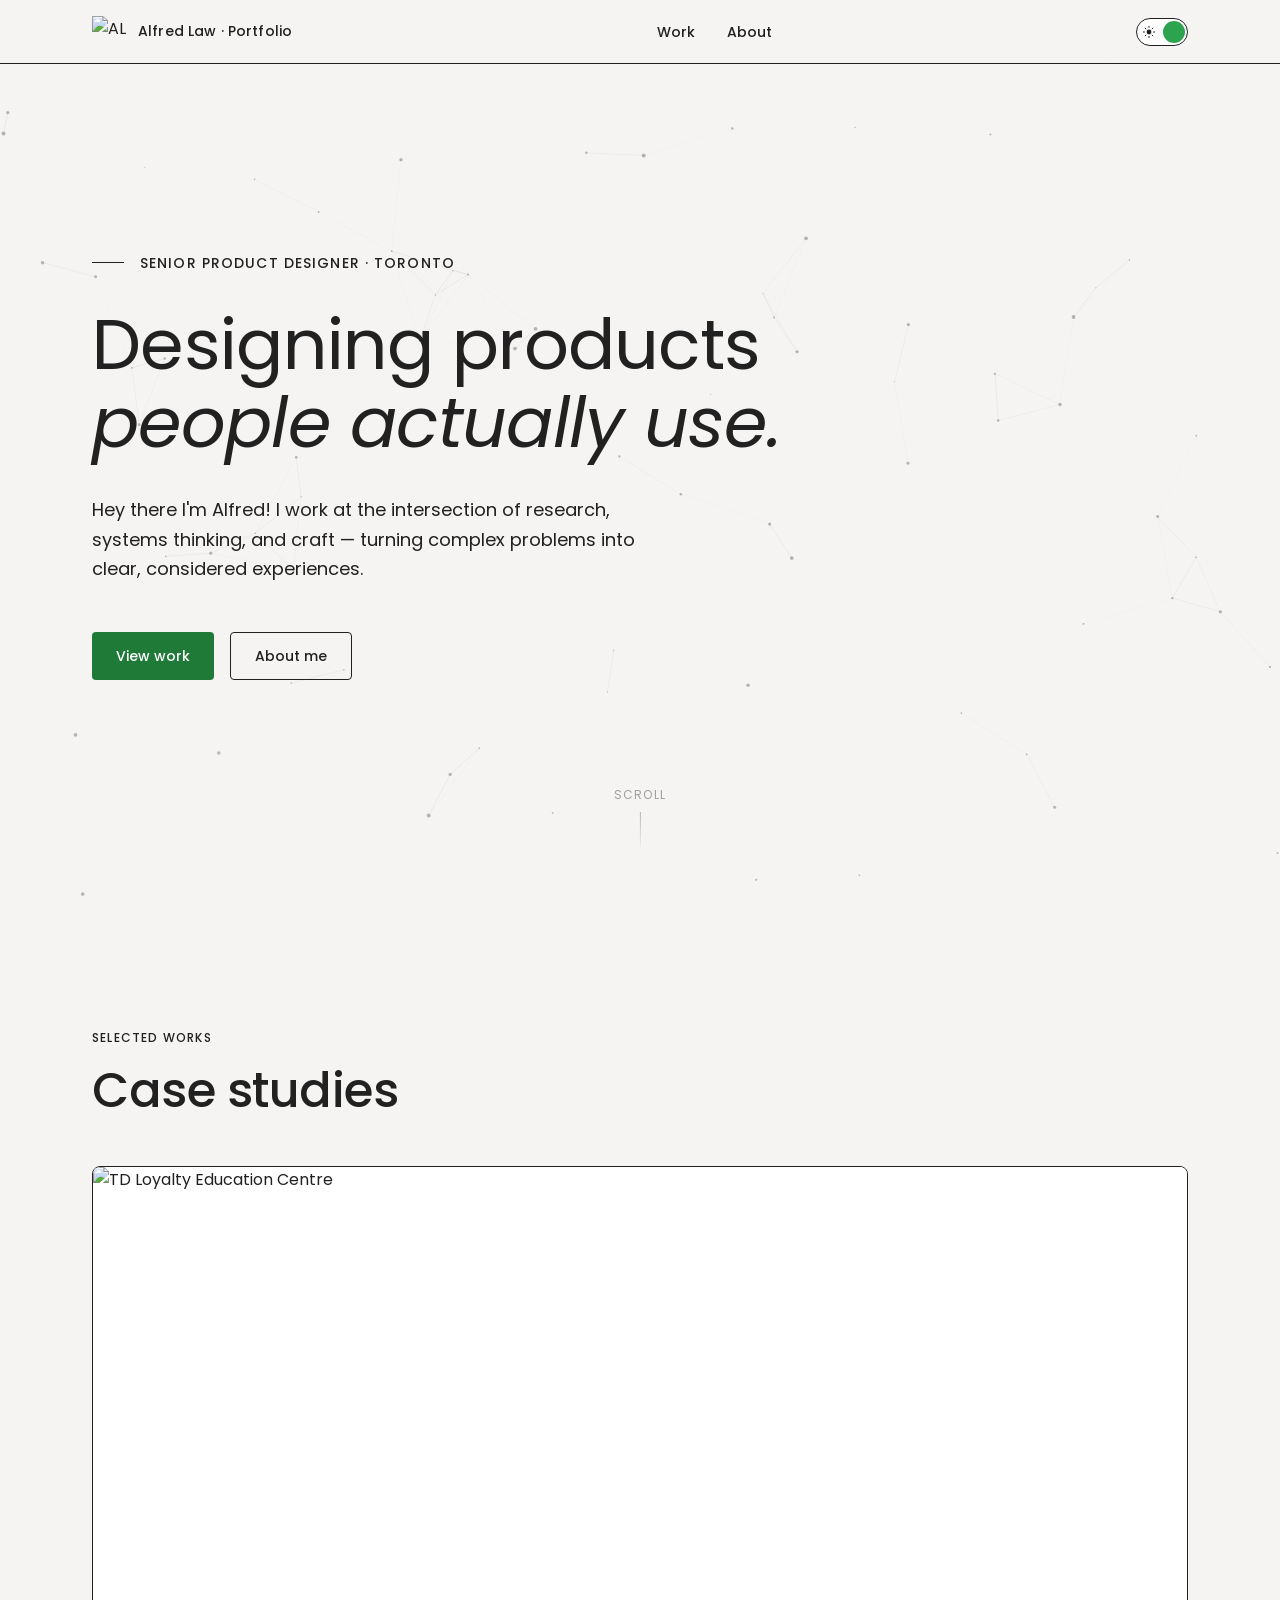
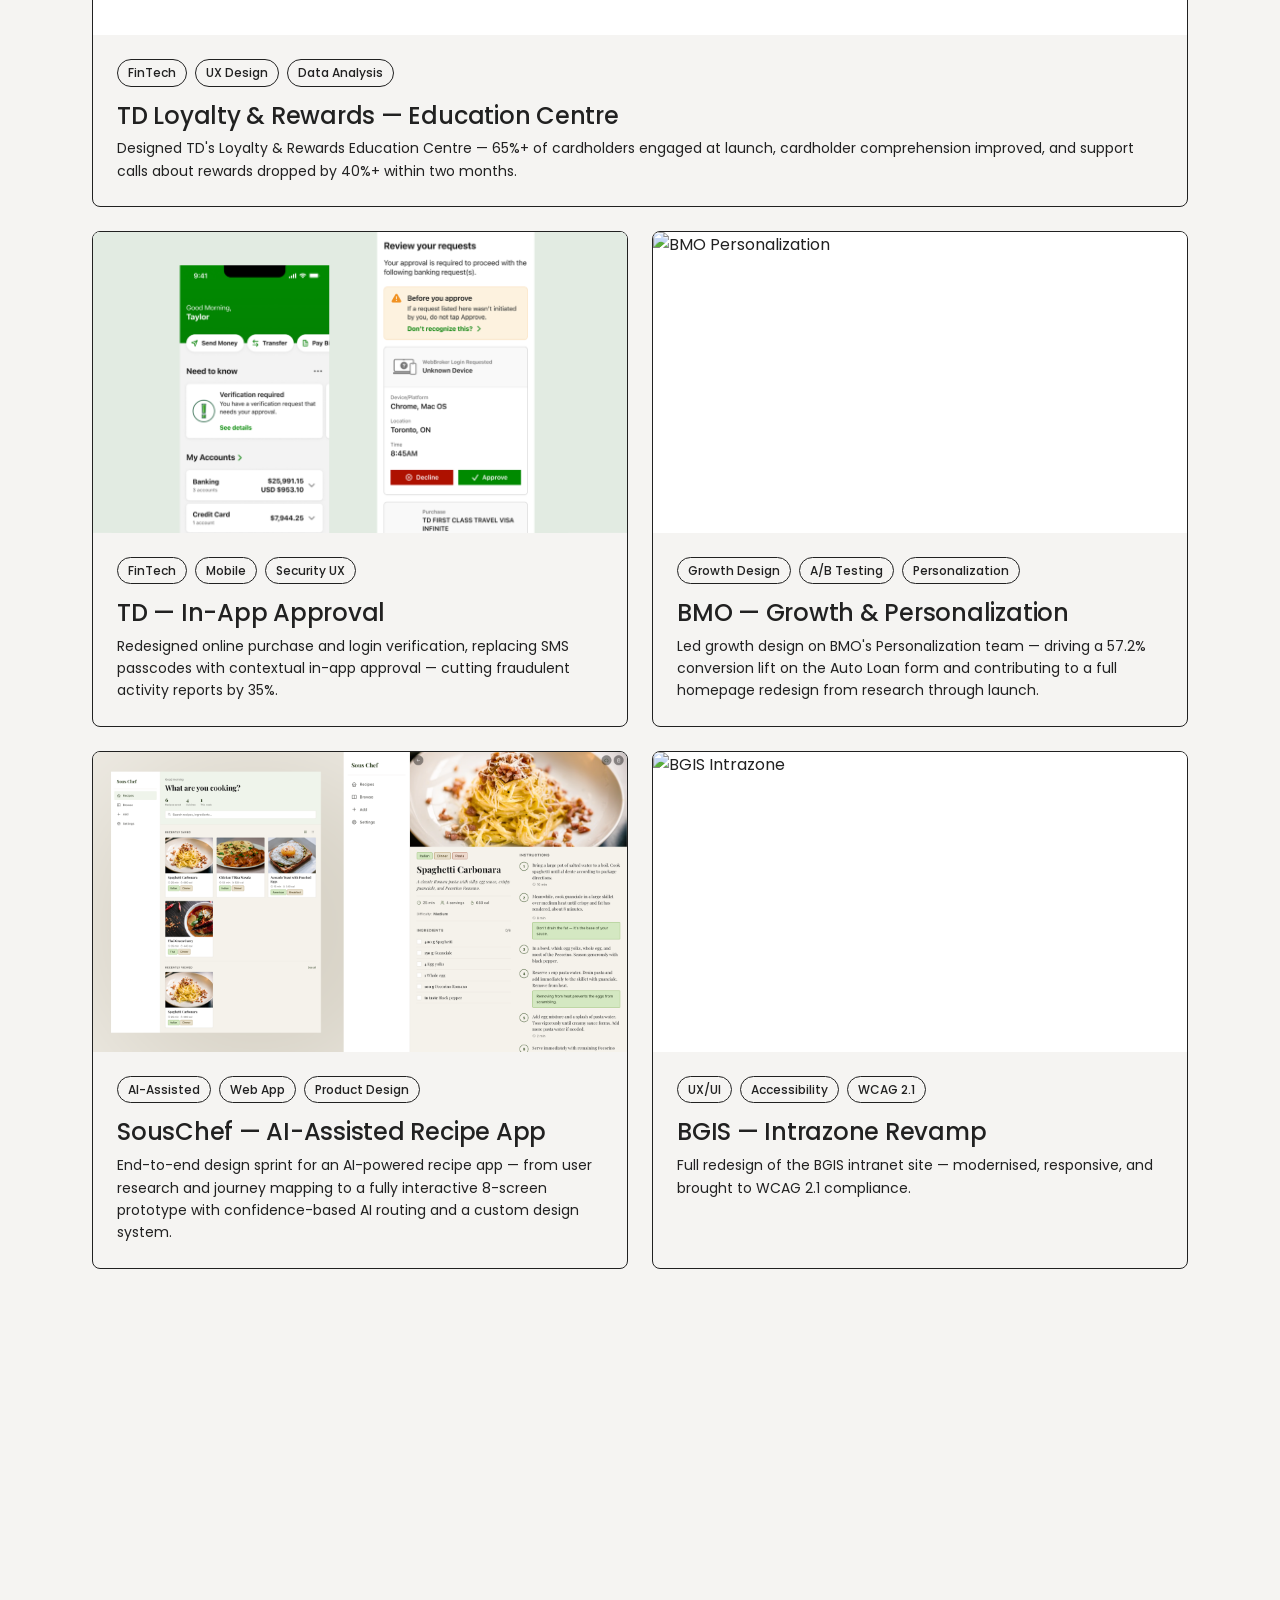
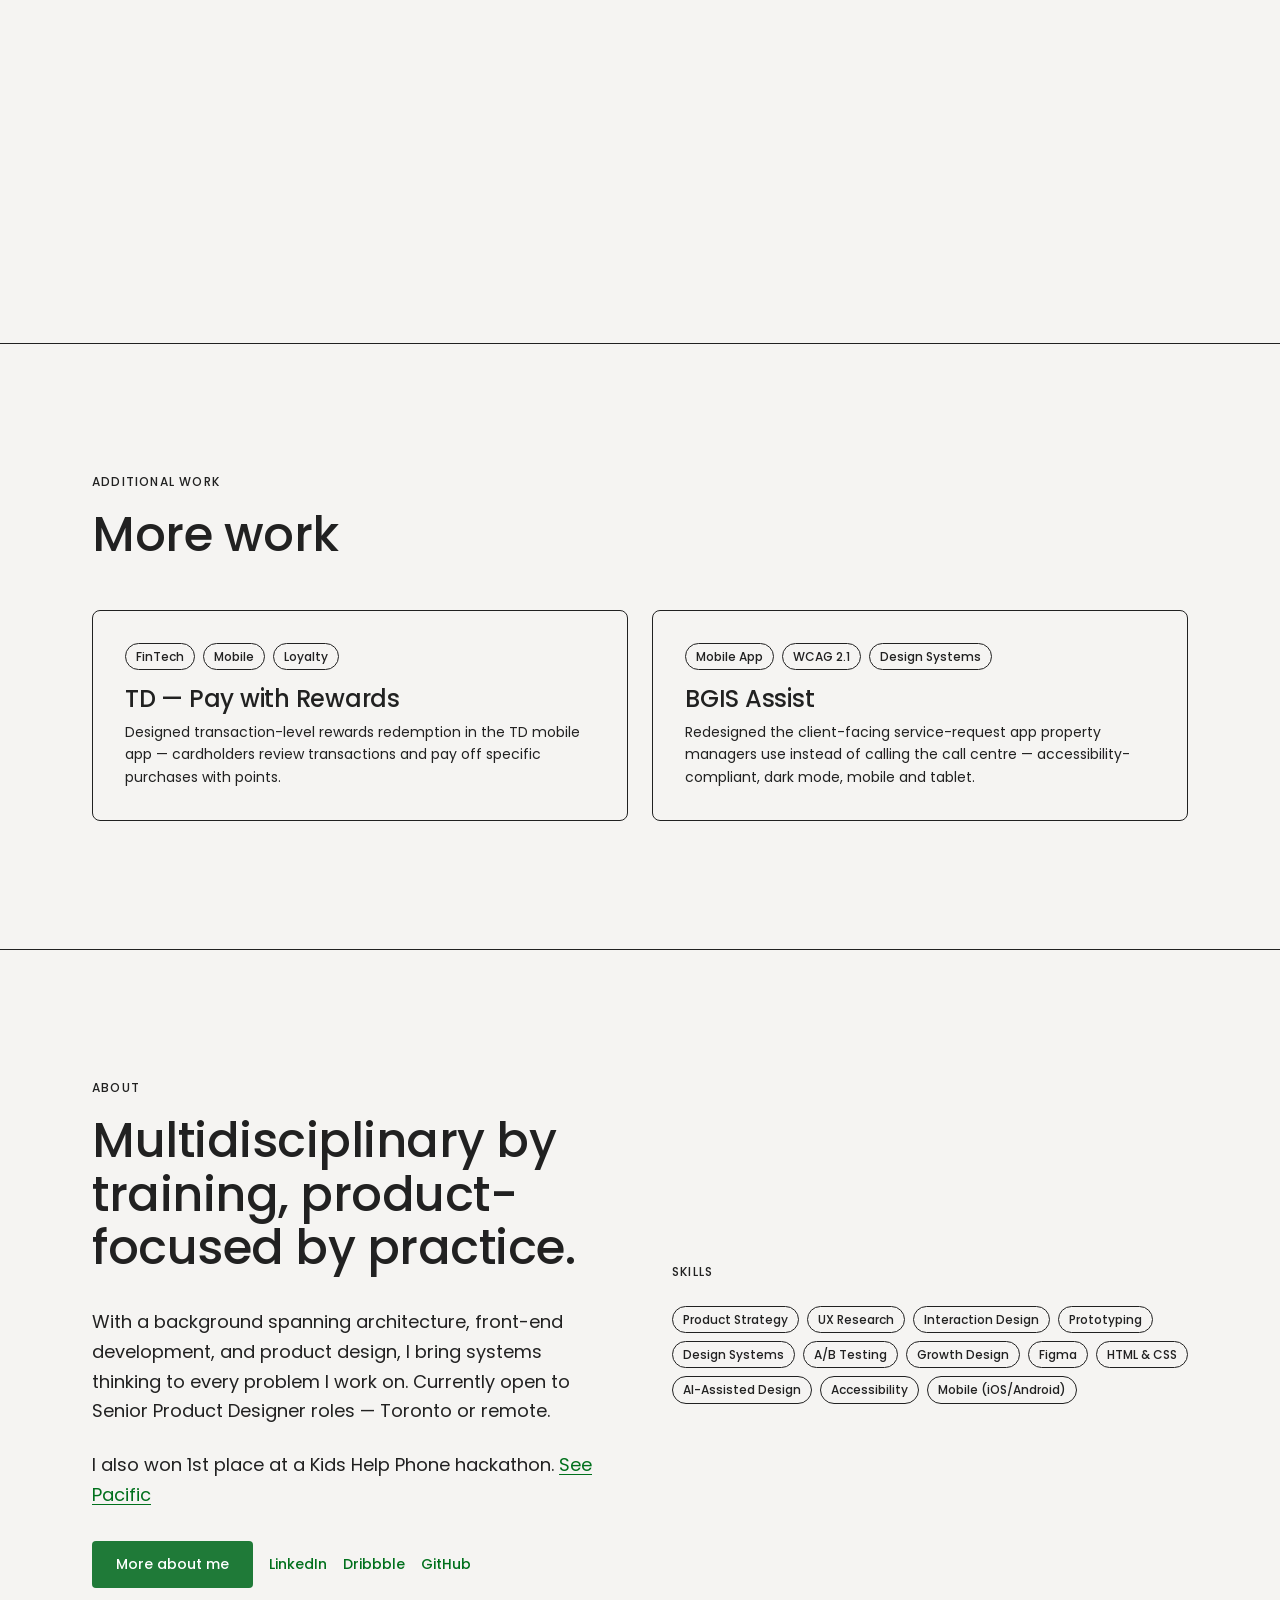
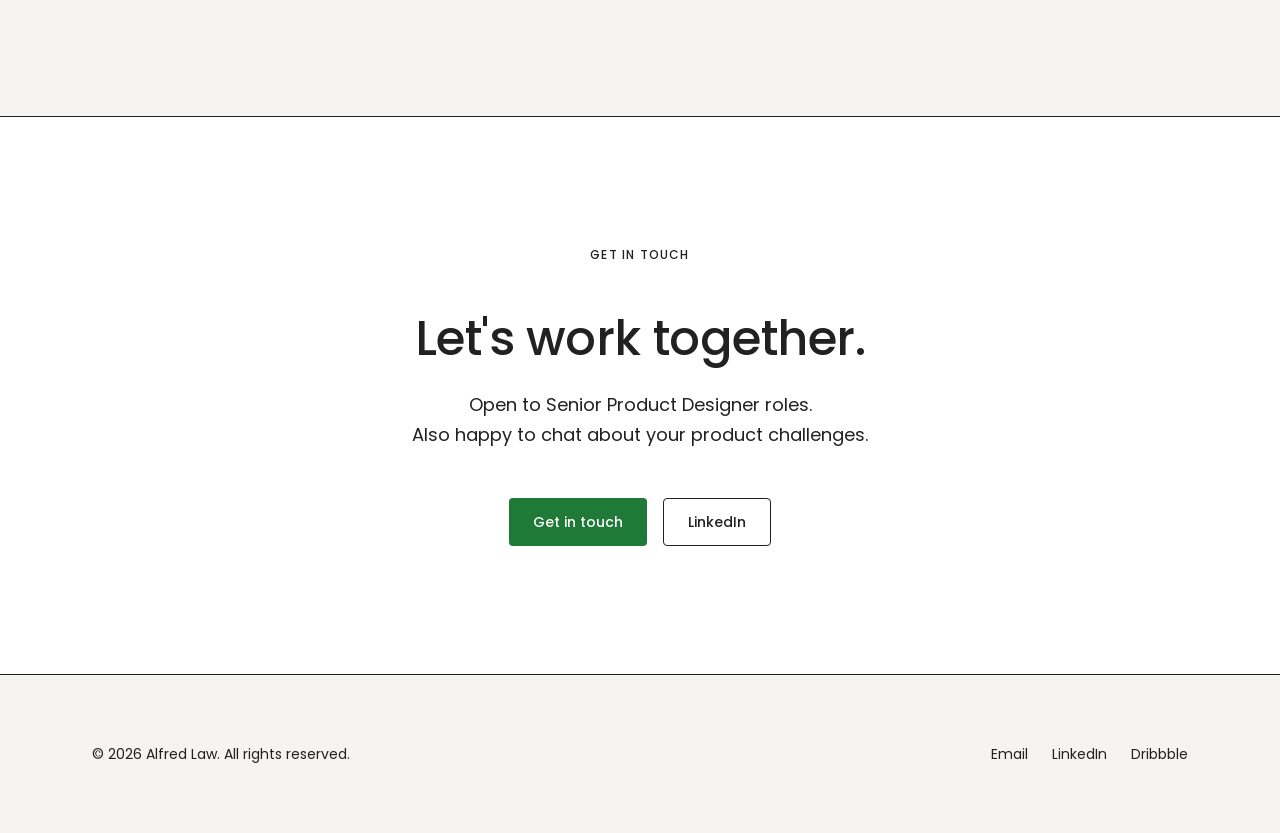
==== commit 7e5143cf: "Remove duplicate Brotherize entry from More Work section Brotherize already has a full case study ca" ====
--- a/index.html
+++ b/index.html
@@ -137,7 +137,7 @@
 
     .more-work-grid {
       display: grid;
-      grid-template-columns: repeat(3, 1fr);
+      grid-template-columns: repeat(2, 1fr);
       gap: var(--space-3);
     }
 
@@ -426,17 +426,6 @@
           <p class="more-work-card__desc">Redesigned the client-facing service-request app property managers use instead of calling the call centre — accessibility-compliant, dark mode, mobile and tablet.</p>
         </div>
 
-        <!-- Brotherize -->
-        <div class="more-work-card fade-up">
-          <div class="more-work-card__tags">
-            <span class="tag">iOS</span>
-            <span class="tag">0-to-1</span>
-            <span class="tag">Shipped</span>
-          </div>
-          <h3 class="more-work-card__title">Brotherize</h3>
-          <p class="more-work-card__desc">End-to-end product design for an iOS fitness app — discovery through high-fidelity design; MVP shipped to the App Store.</p>
-        </div>
-
       </div>
     </div>
   </section>
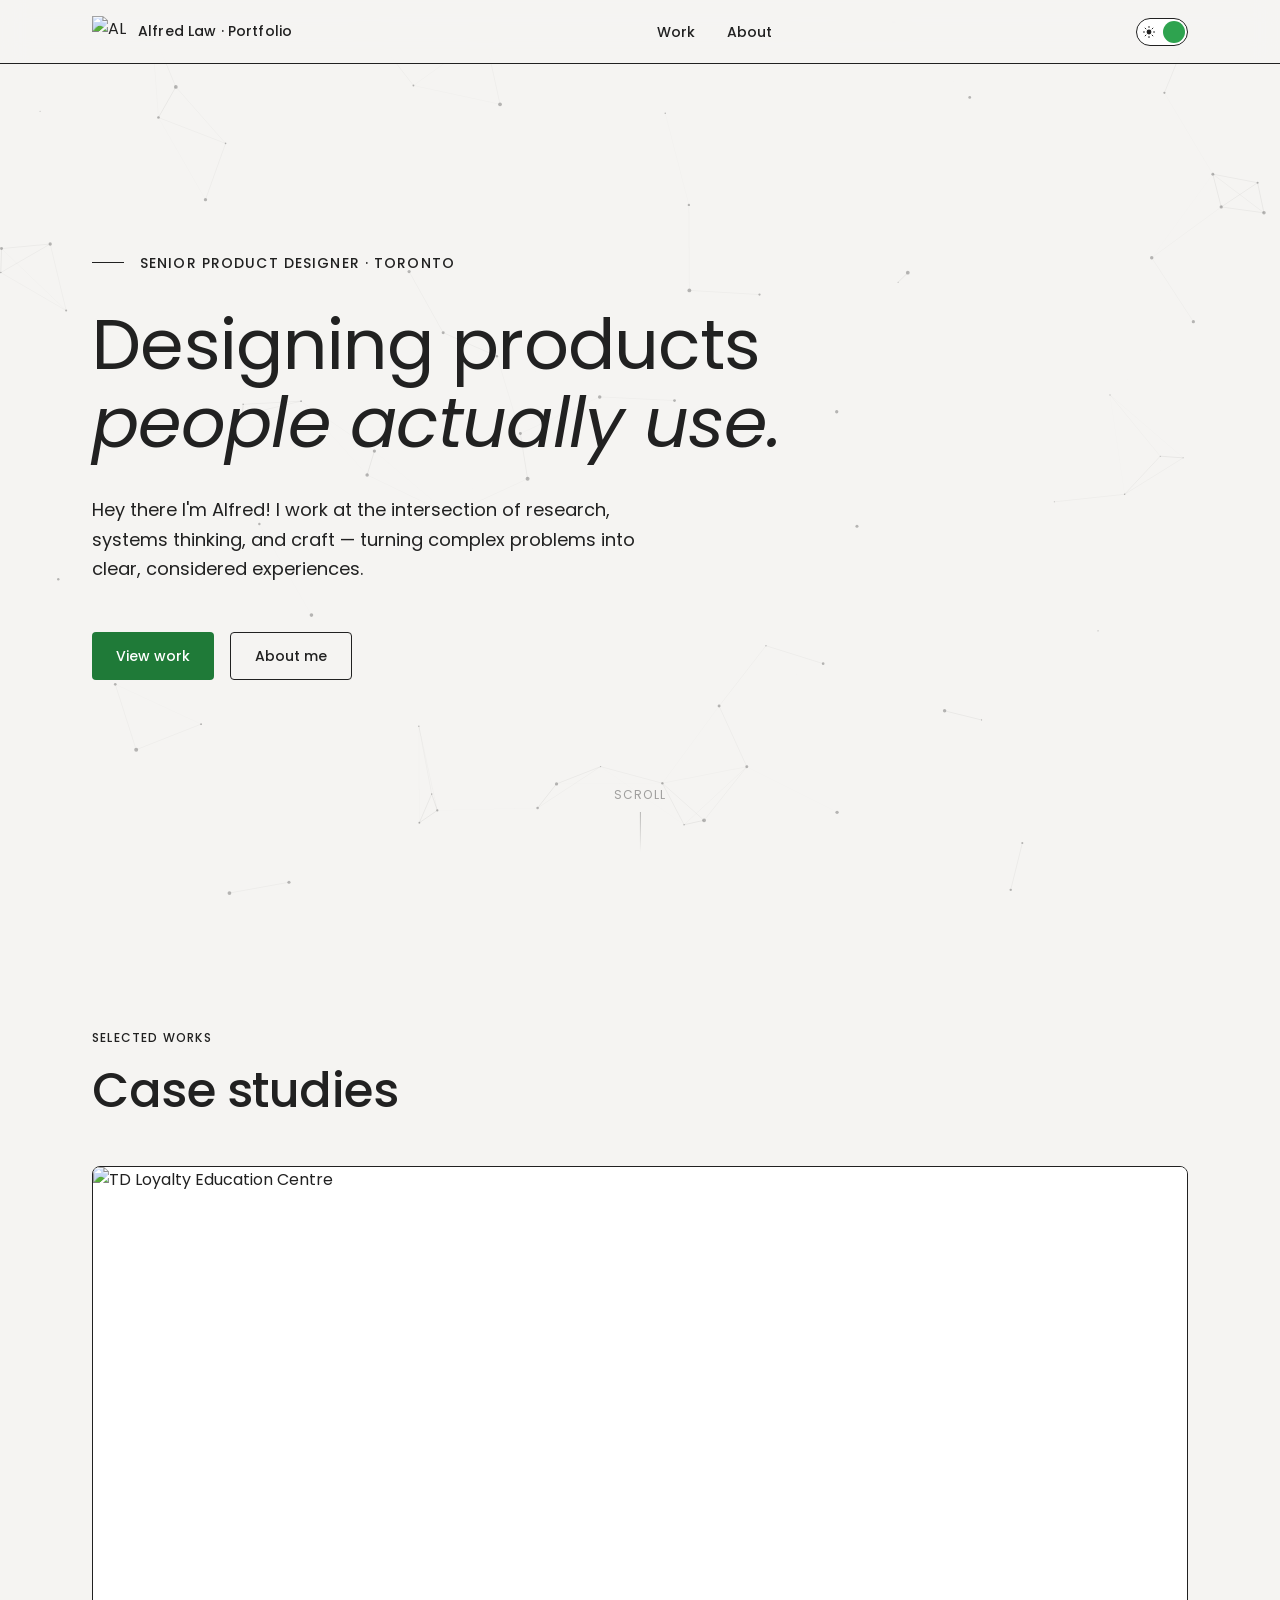
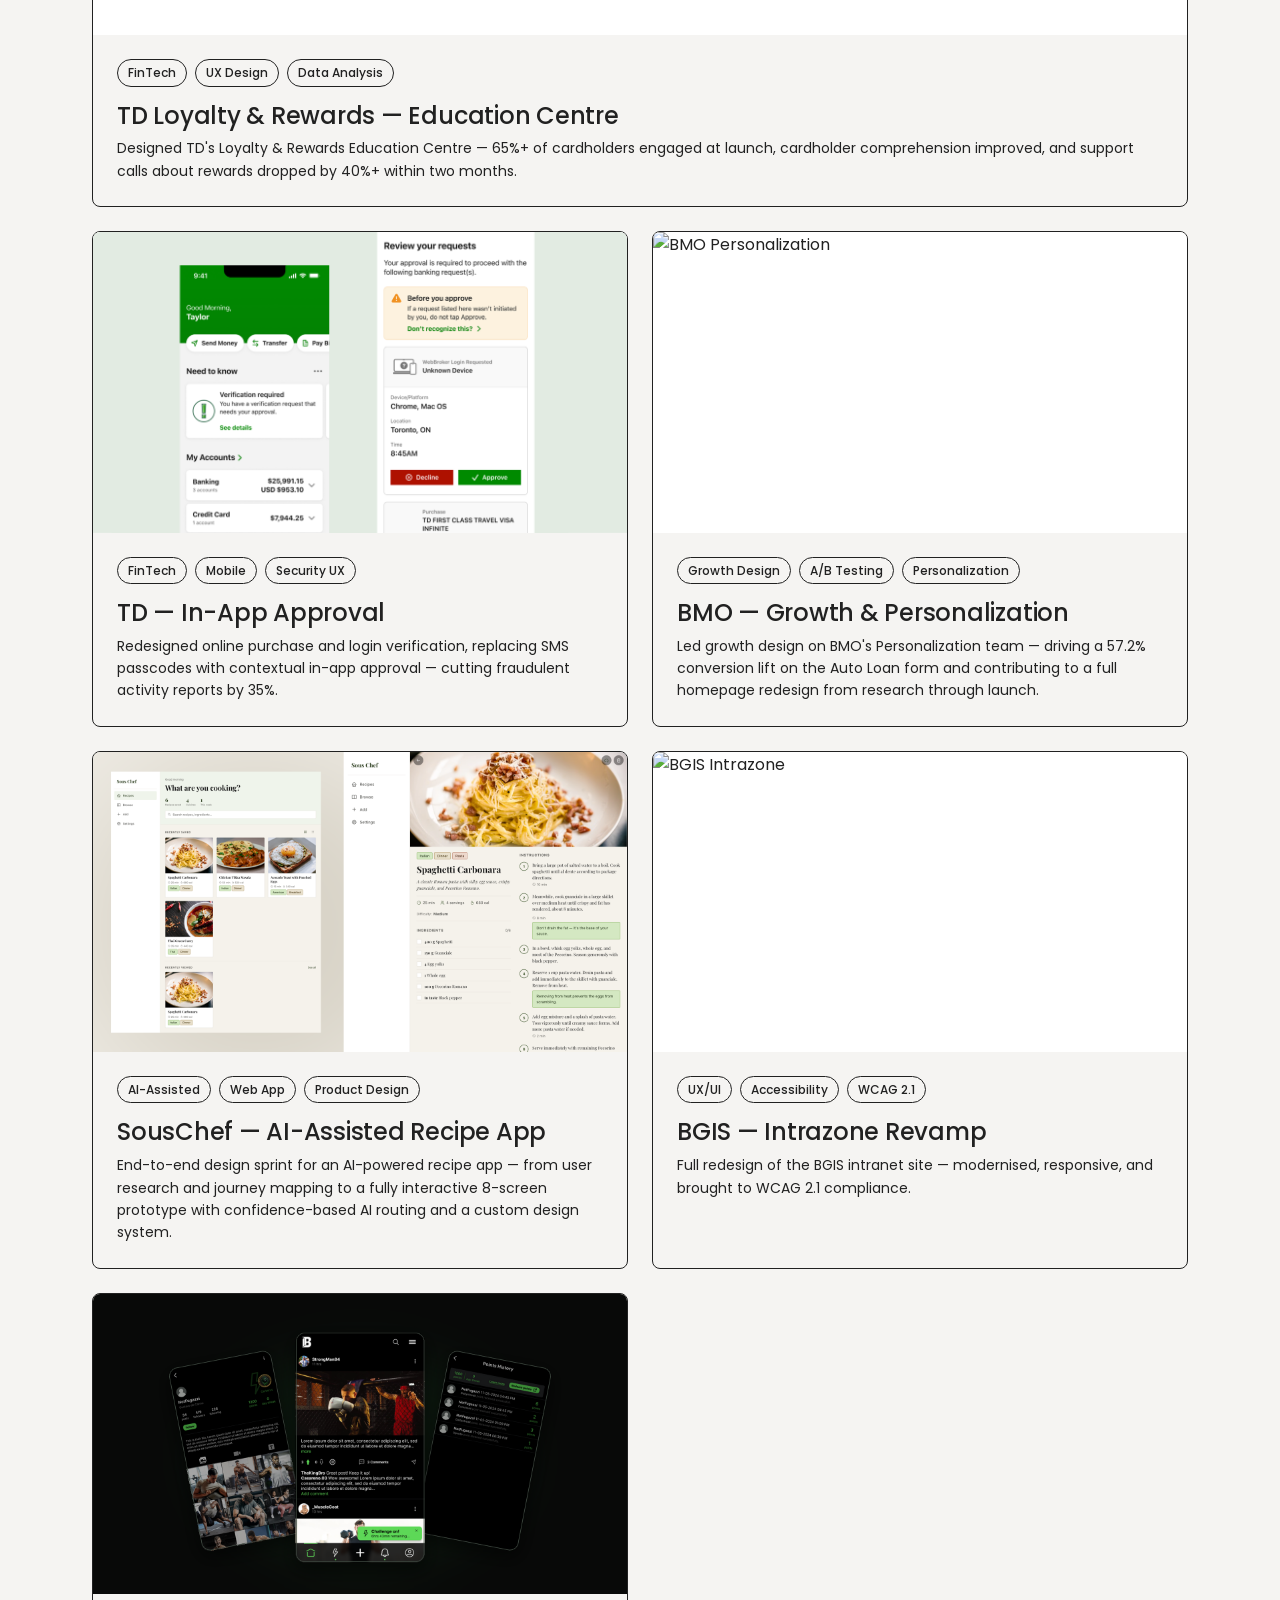
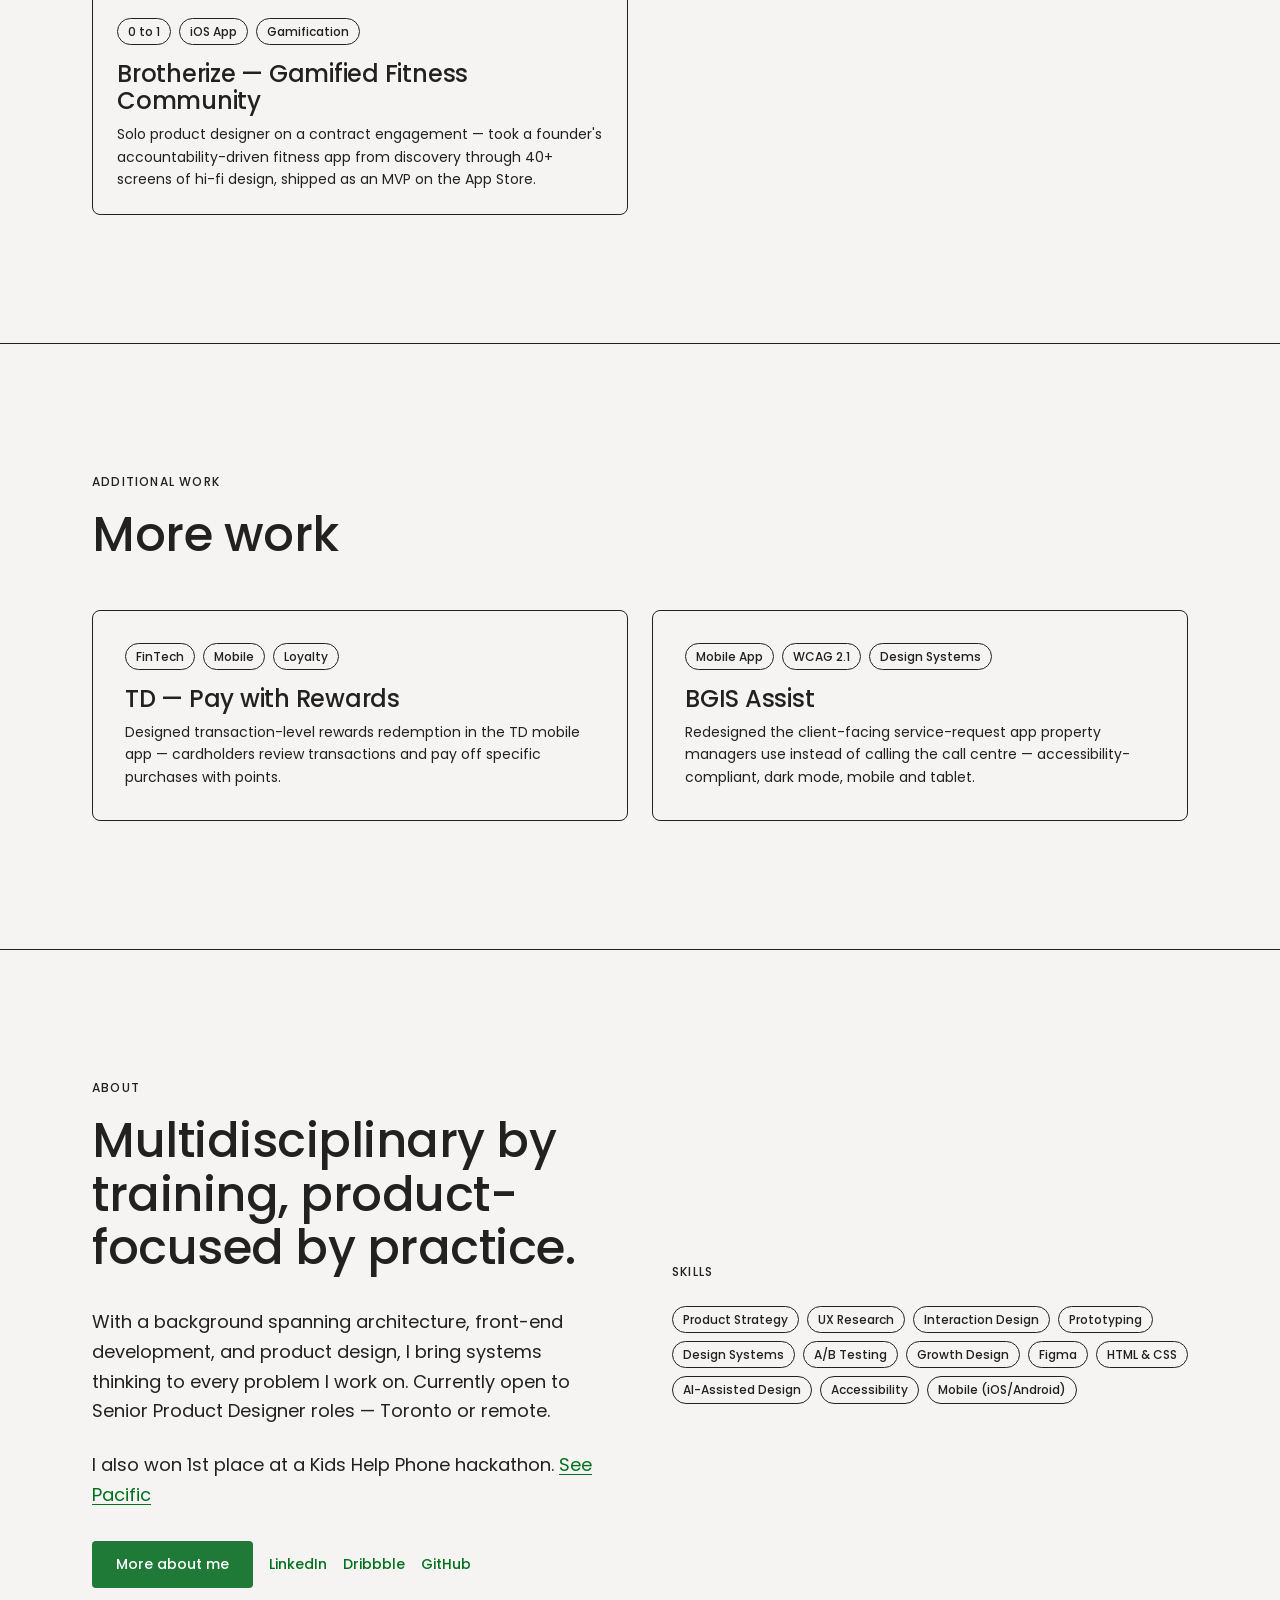
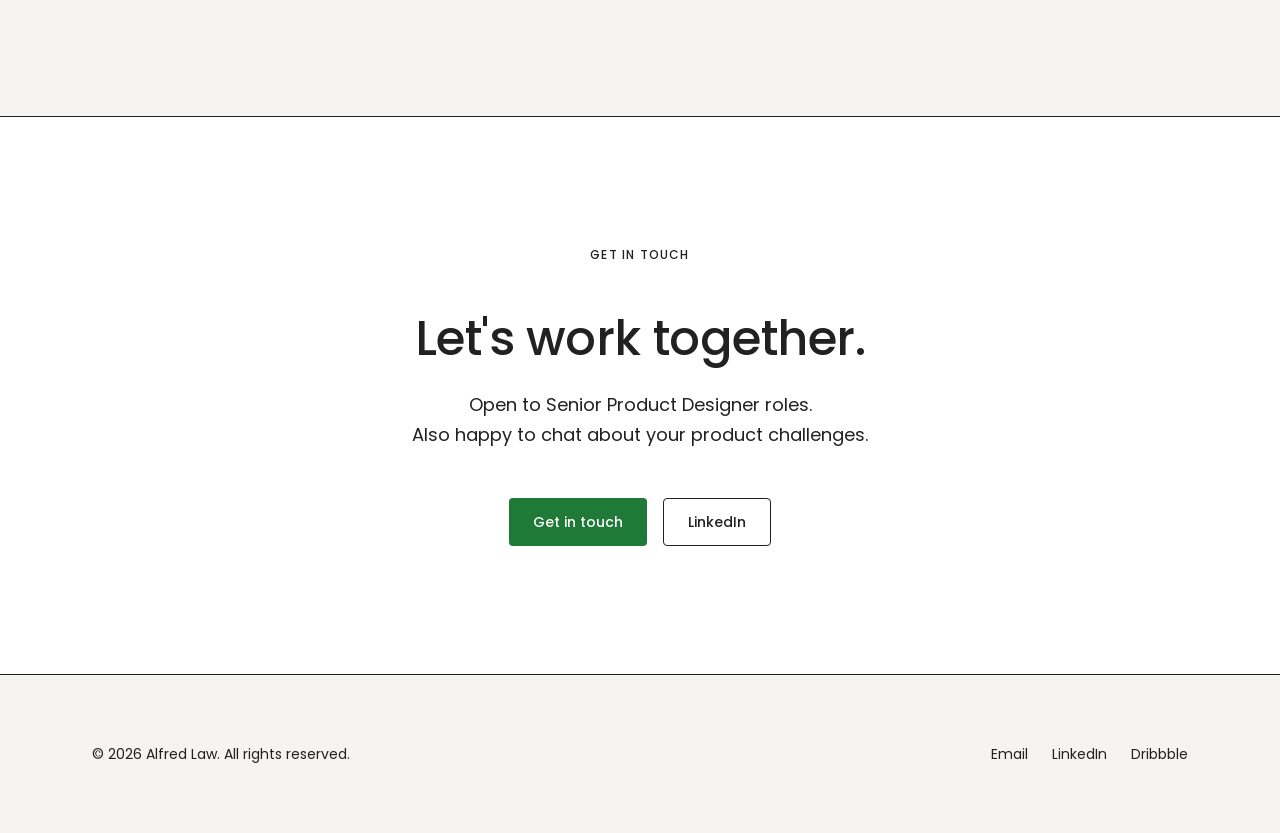
==== commit ac87aab7: "Fix theme to always follow system light/dark preference Previously the theme toggle persisted its ch" ====
--- a/index.html
+++ b/index.html
@@ -9,8 +9,7 @@
   <meta name="description" content="Alfred Law is a Senior Product Designer based in Toronto, specialising in FinTech and consumer mobile products." />
   <script>
     (function () {
-      var stored = localStorage.getItem('theme');
-      var theme = stored || (window.matchMedia('(prefers-color-scheme: light)').matches ? 'light' : 'dark');
+      var theme = window.matchMedia('(prefers-color-scheme: light)').matches ? 'light' : 'dark';
       document.documentElement.setAttribute('data-theme', theme);
     })();
   </script>
